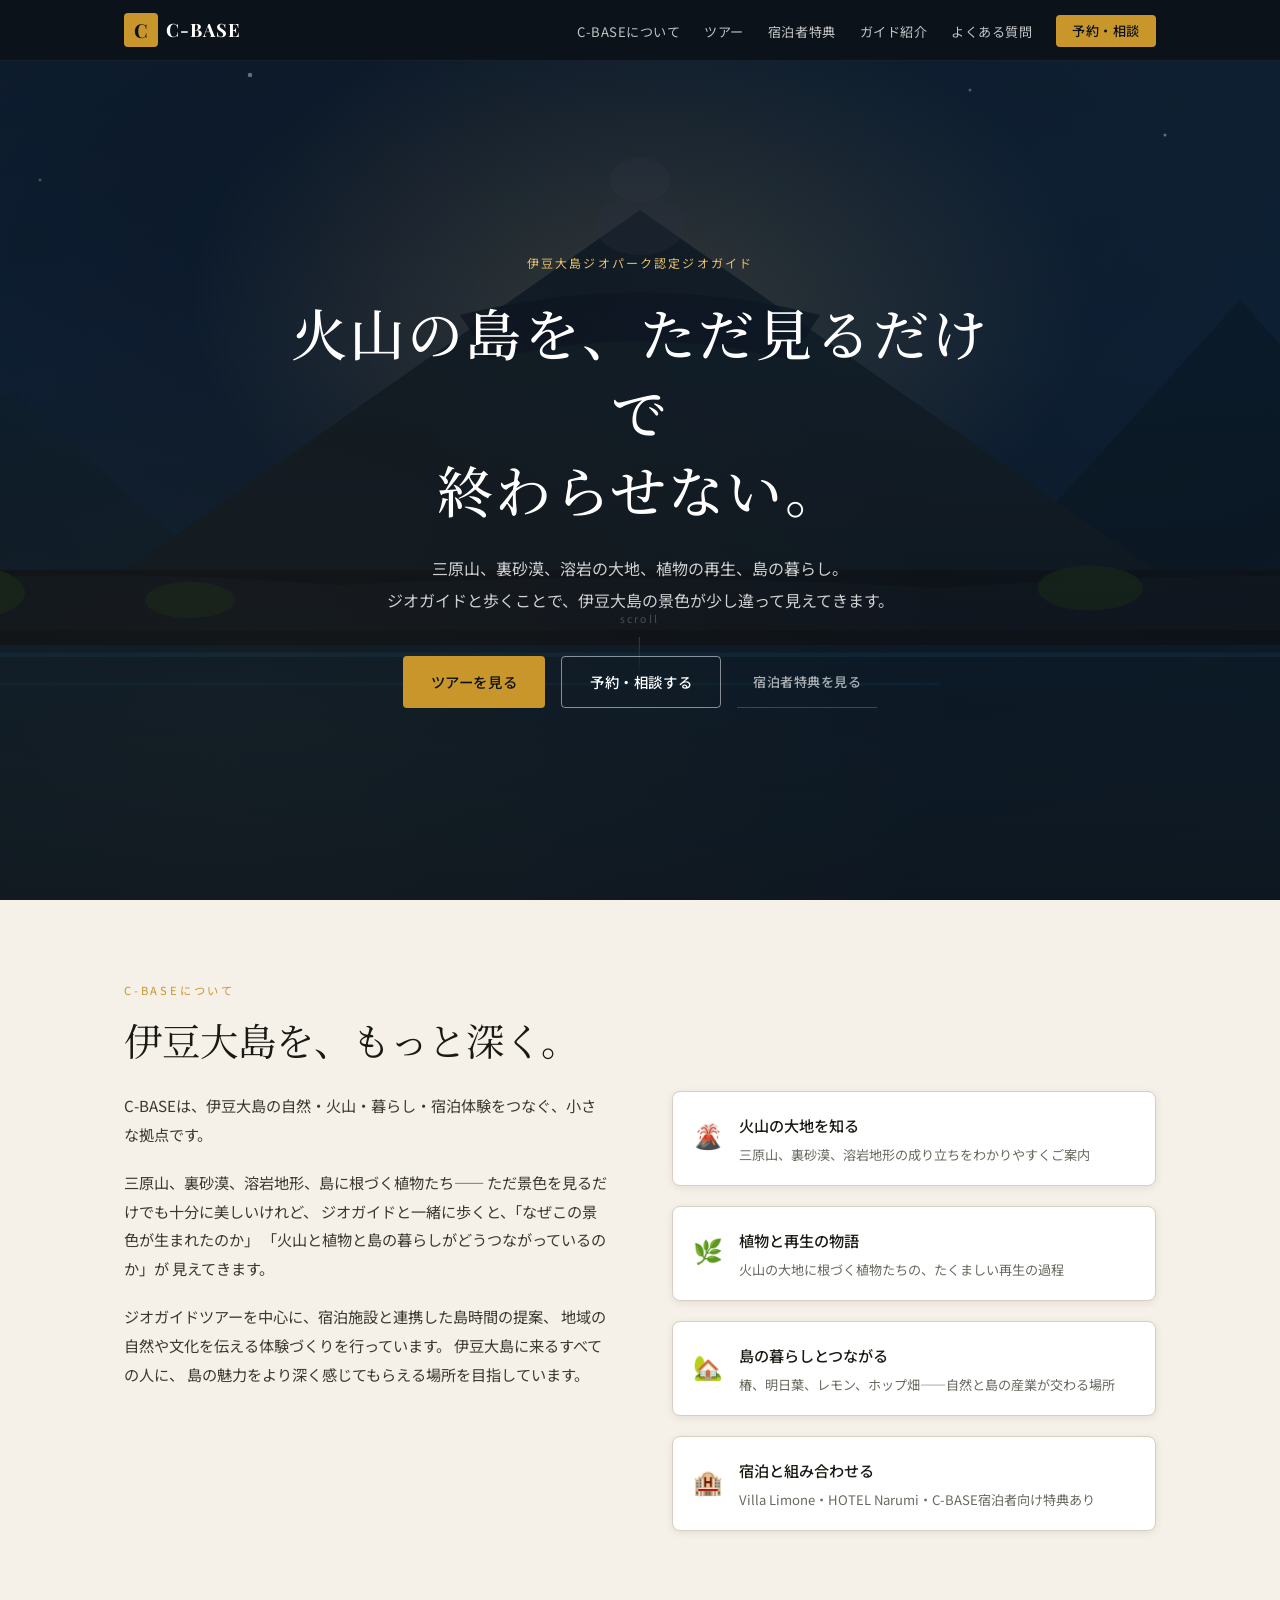
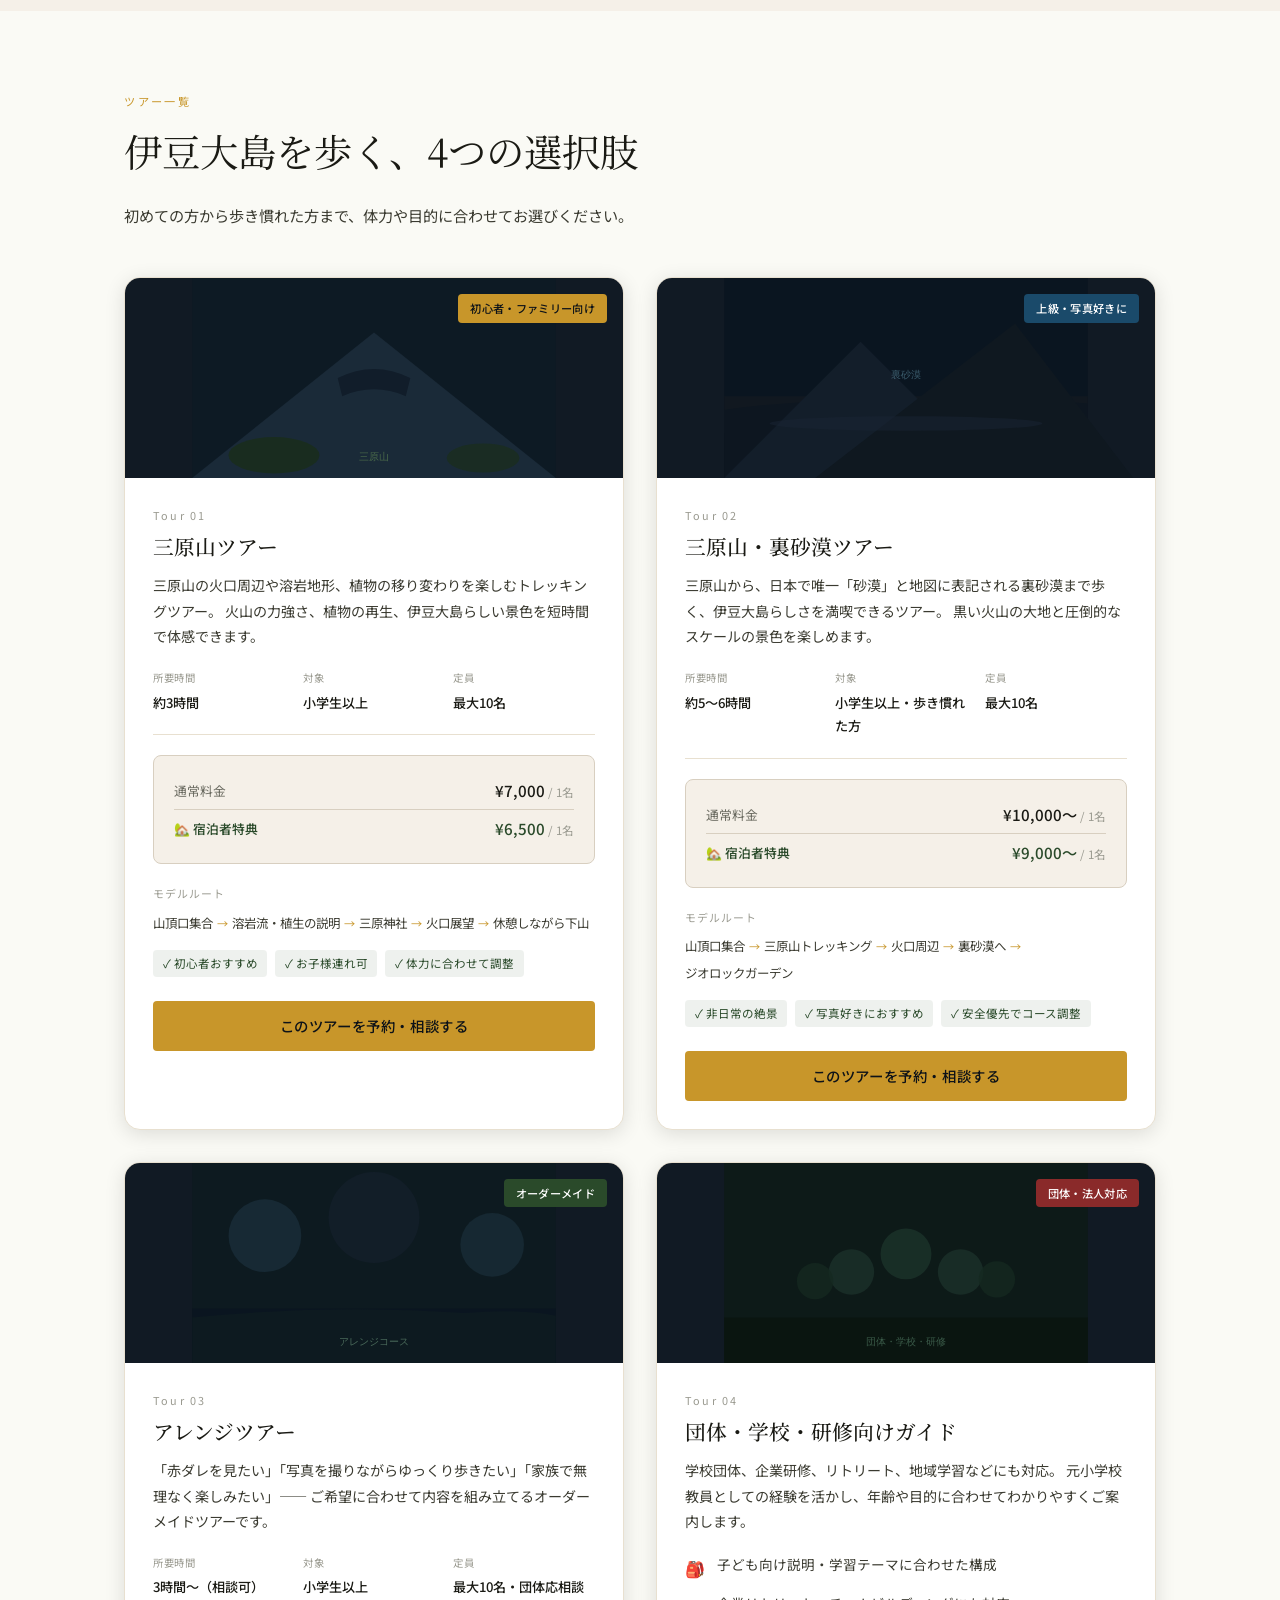
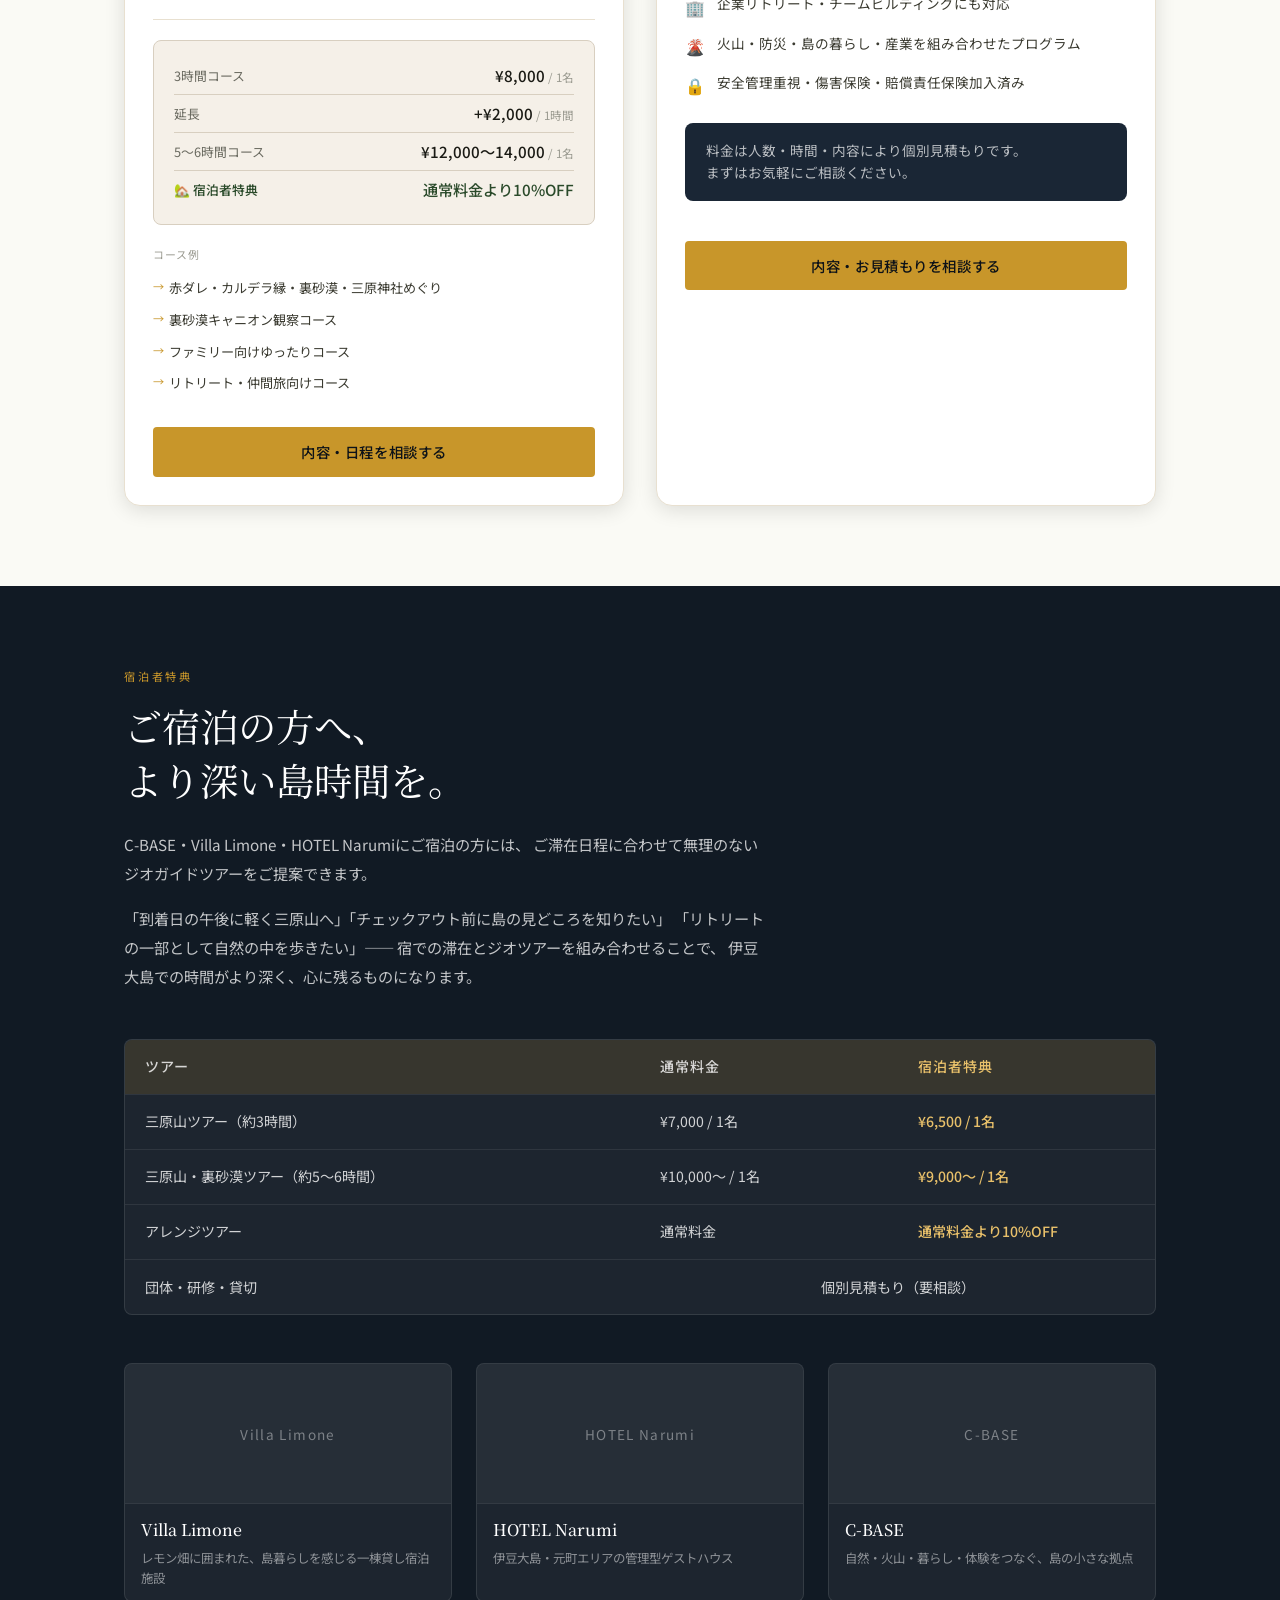
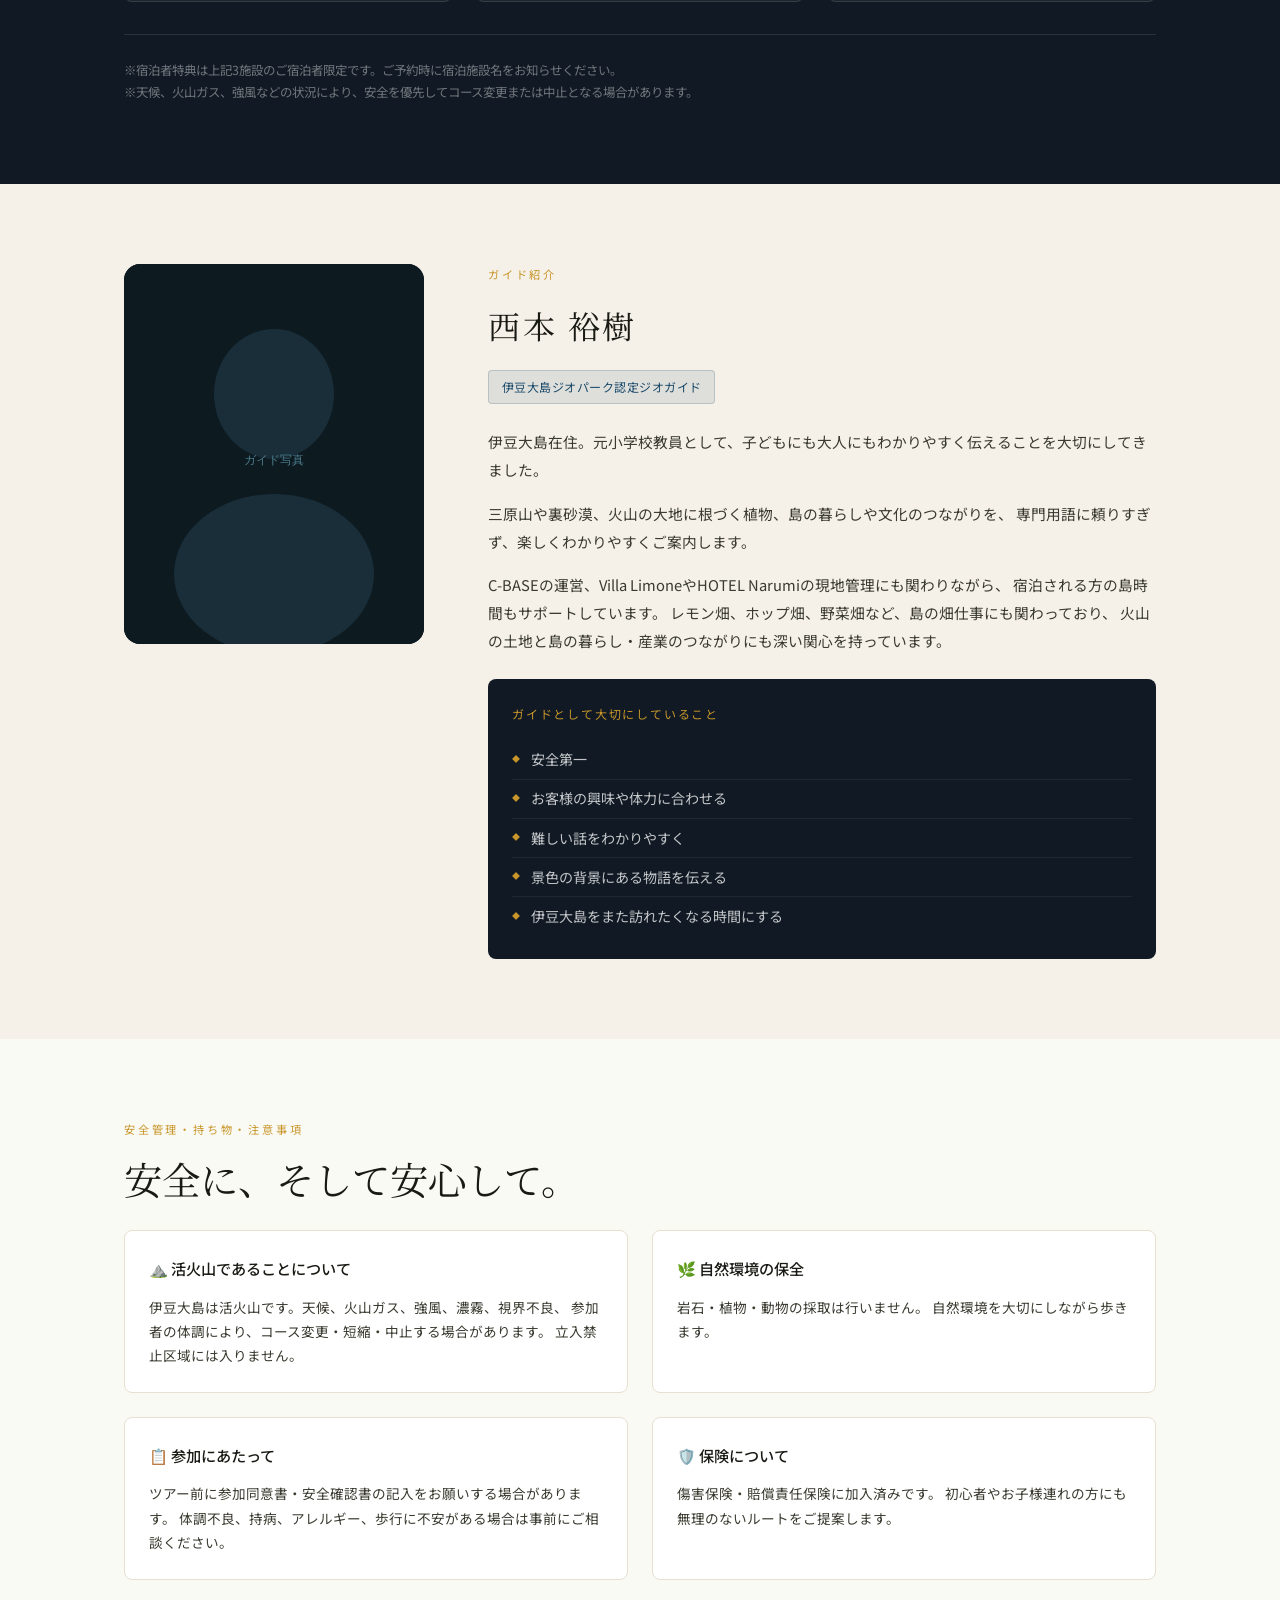
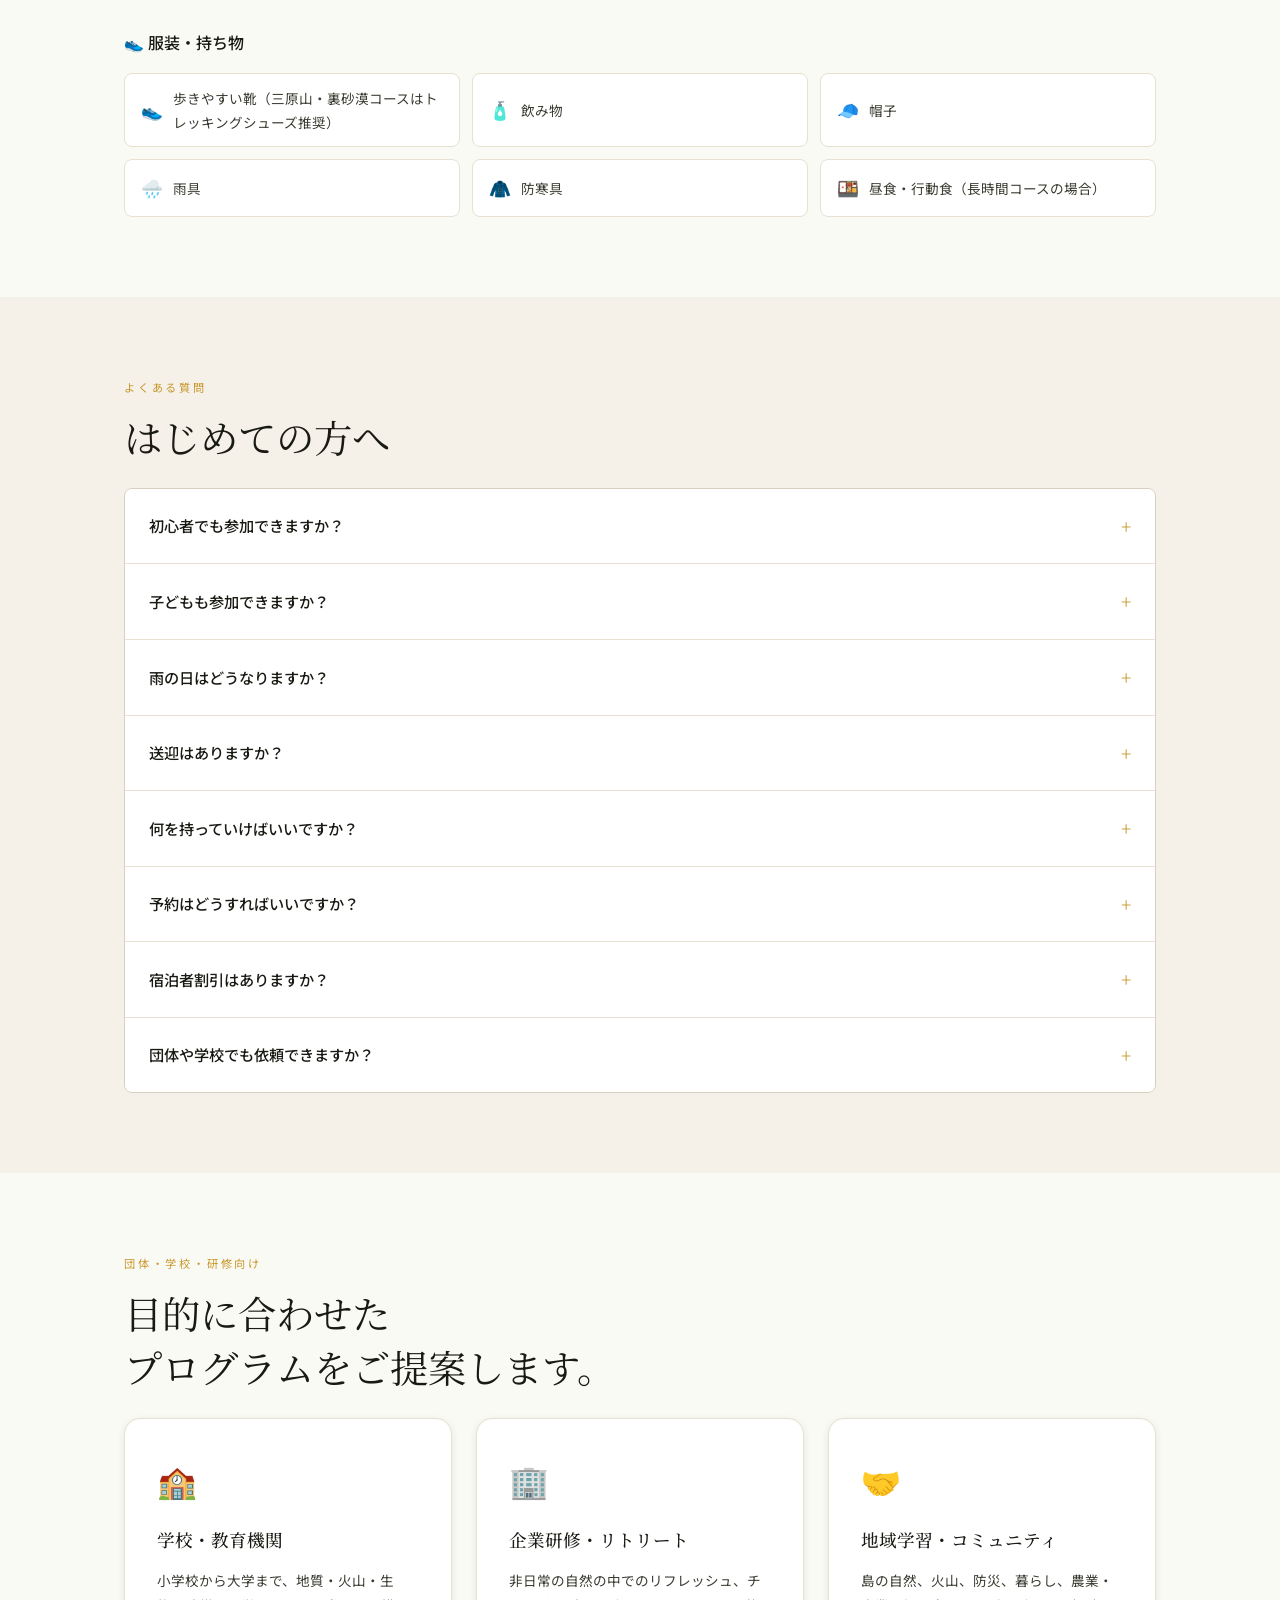
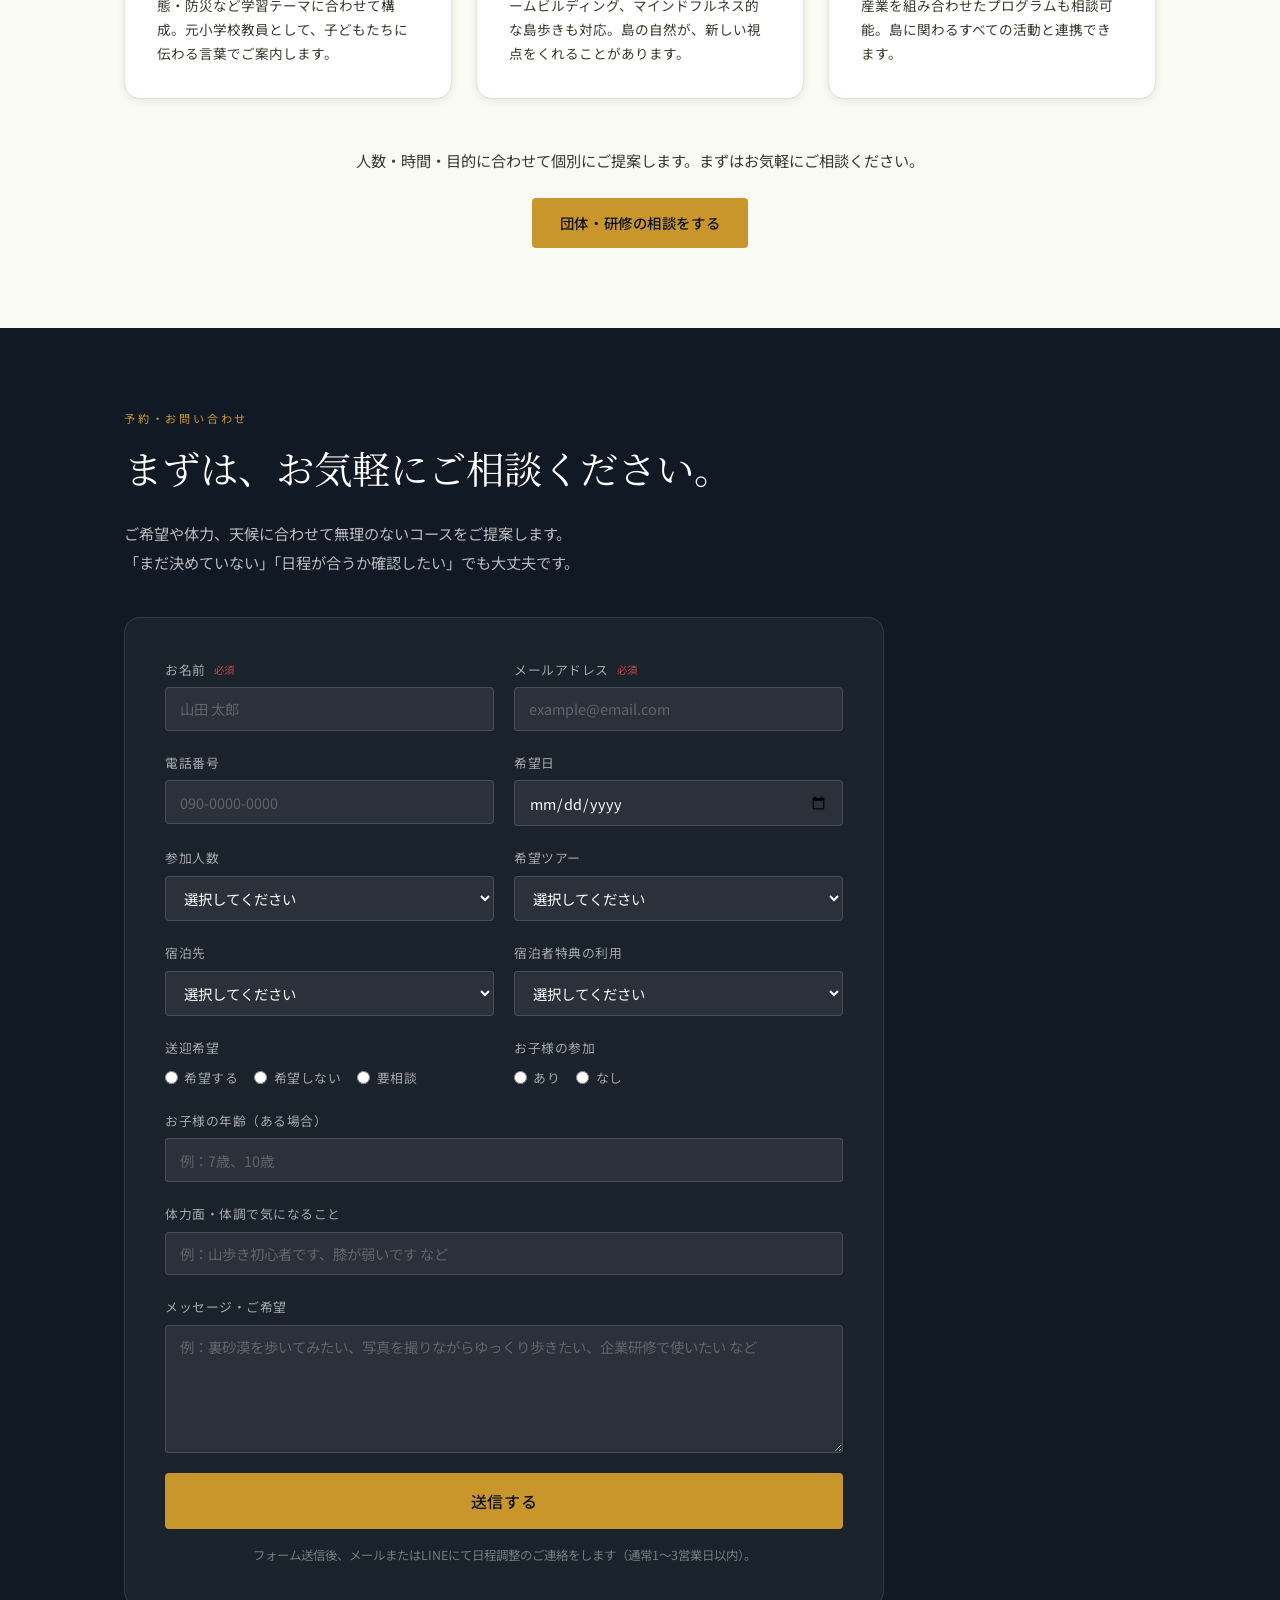
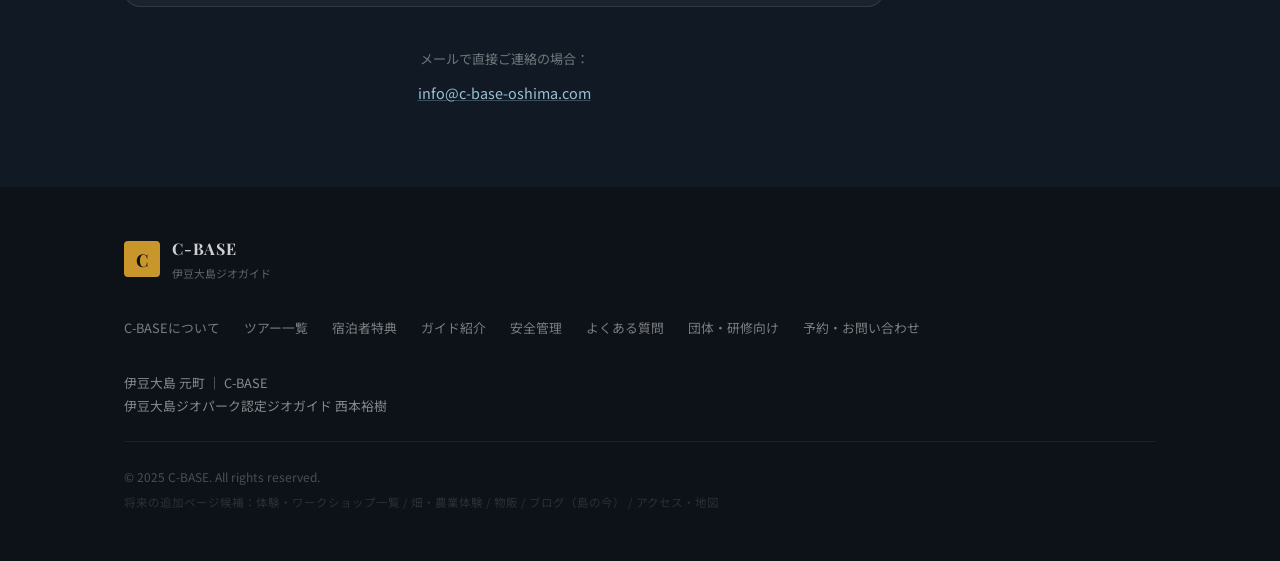
==== index.html @ 4f193bf0 "Add files via upload" ====
<!DOCTYPE html>
<html lang="ja">
<head>
  <meta charset="UTF-8" />
  <meta name="viewport" content="width=device-width, initial-scale=1.0" />
  <title>C-BASE｜伊豆大島ジオガイド 西本裕樹｜三原山・裏砂漠ツアー</title>
  <meta name="description" content="C-BASEは、伊豆大島ジオパーク認定ジオガイド西本裕樹による三原山・裏砂漠・溶岩地形・植物の再生を楽しむジオツアーを提供しています。Villa Limone、HOTEL Narumi宿泊者向け特典やアレンジツアー、団体・学校向けガイドにも対応。" />
  <meta property="og:title" content="C-BASE｜伊豆大島ジオガイド 西本裕樹" />
  <meta property="og:description" content="火山の島を、ただ見るだけで終わらせない。伊豆大島ジオパーク認定ジオガイドによる三原山・裏砂漠ツアー。" />
  <meta property="og:type" content="website" />
  <meta property="og:image" content="assets/images/og-image.jpg" />
  <!-- Google Analytics: GA4トラッキングIDをここに追加してください -->
  <!-- <script async src="https://www.googletagmanager.com/gtag/js?id=G-XXXXXXXXXX"></script> -->
  <!-- <script>window.dataLayer=window.dataLayer||[];function gtag(){dataLayer.push(arguments);}gtag('js',new Date());gtag('config','G-XXXXXXXXXX');</script> -->

  <link rel="preconnect" href="https://fonts.googleapis.com" />
  <link rel="preconnect" href="https://fonts.gstatic.com" crossorigin />
  <link href="https://fonts.googleapis.com/css2?family=Noto+Serif+JP:wght@300;400;500;700&family=Noto+Sans+JP:wght@300;400;500&family=Playfair+Display:ital,wght@0,700;1,400&display=swap" rel="stylesheet" />

  <!-- 構造化データ: LocalBusiness + TouristTrip -->
  <script type="application/ld+json">
  {
    "@context": "https://schema.org",
    "@type": "TouristTrip",
    "name": "伊豆大島ジオガイドツアー C-BASE",
    "description": "伊豆大島ジオパーク認定ジオガイド西本裕樹による三原山・裏砂漠ツアー",
    "provider": {
      "@type": "LocalBusiness",
      "name": "C-BASE",
      "address": {
        "@type": "PostalAddress",
        "addressLocality": "大島町",
        "addressRegion": "東京都",
        "addressCountry": "JP"
      }
    }
  }
  </script>

  <link rel="stylesheet" href="styles.css" />
</head>
<body>

<!-- ========== HEADER / NAV ========== -->
<header class="site-header" id="top">
  <div class="header-inner">
    <a href="#top" class="logo">
      <span class="logo-mark">C</span><span class="logo-text">C-BASE</span>
      <span class="logo-sub">伊豆大島ジオガイド</span>
    </a>
    <button class="nav-toggle" id="navToggle" aria-label="メニューを開く">
      <span></span><span></span><span></span>
    </button>
    <nav class="global-nav" id="globalNav">
      <ul>
        <li><a href="#about">C-BASEについて</a></li>
        <li><a href="#tours">ツアー</a></li>
        <li><a href="#guest">宿泊者特典</a></li>
        <li><a href="#guide">ガイド紹介</a></li>
        <li><a href="#faq">よくある質問</a></li>
        <li><a href="#contact" class="nav-cta">予約・相談</a></li>
      </ul>
    </nav>
  </div>
</header>

<!-- ========== HERO ========== -->
<section class="hero" id="hero">
  <!-- 仮画像: assets/images/hero-sangenzan.jpg に差し替えてください -->
  <div class="hero-bg">
    <div class="hero-overlay"></div>
    <div class="hero-lava-texture"></div>
    <!-- SVG風の火山シルエット（仮ビジュアル） -->
    <svg class="hero-svg-landscape" viewBox="0 0 1200 600" xmlns="http://www.w3.org/2000/svg" preserveAspectRatio="xMidYMid slice">
      <defs>
        <radialGradient id="skyGrad" cx="50%" cy="30%" r="70%">
          <stop offset="0%" stop-color="#0a1628"/>
          <stop offset="60%" stop-color="#0d2035"/>
          <stop offset="100%" stop-color="#1a3a4a"/>
        </radialGradient>
        <radialGradient id="sunGrad" cx="50%" cy="50%" r="50%">
          <stop offset="0%" stop-color="#e8c87a" stop-opacity="0.7"/>
          <stop offset="100%" stop-color="#e8c87a" stop-opacity="0"/>
        </radialGradient>
      </defs>
      <!-- 空 -->
      <rect width="1200" height="600" fill="url(#skyGrad)"/>
      <!-- 星 -->
      <circle cx="120" cy="80" r="1" fill="#fff" opacity="0.6"/>
      <circle cx="340" cy="50" r="1.5" fill="#fff" opacity="0.5"/>
      <circle cx="580" cy="30" r="1" fill="#fff" opacity="0.7"/>
      <circle cx="820" cy="60" r="1" fill="#fff" opacity="0.4"/>
      <circle cx="1050" cy="40" r="1.5" fill="#fff" opacity="0.6"/>
      <circle cx="200" cy="120" r="1" fill="#fff" opacity="0.3"/>
      <circle cx="950" cy="90" r="1" fill="#fff" opacity="0.5"/>
      <!-- 月の光 -->
      <ellipse cx="600" cy="200" rx="300" ry="200" fill="url(#sunGrad)" opacity="0.3"/>
      <!-- 海（後景） -->
      <rect x="0" y="420" width="1200" height="180" fill="#0a1e30" opacity="0.8"/>
      <!-- 海の反射 -->
      <rect x="0" y="435" width="1200" height="3" fill="#1a4a6a" opacity="0.4"/>
      <rect x="0" y="455" width="800" height="2" fill="#1a4a6a" opacity="0.3"/>
      <!-- 遠景山 -->
      <polygon points="0,420 180,260 360,420" fill="#0d1e2e" opacity="0.9"/>
      <polygon points="800,420 1000,200 1200,420" fill="#0a1825" opacity="0.9"/>
      <!-- 三原山 メイン -->
      <polygon points="200,420 600,140 1000,420" fill="#111b24"/>
      <!-- カルデラ -->
      <path d="M 480,210 Q 600,180 720,210 L 700,240 Q 600,215 500,240 Z" fill="#0d1520" opacity="0.8"/>
      <!-- 噴煙 -->
      <ellipse cx="600" cy="150" rx="30" ry="20" fill="#334" opacity="0.3"/>
      <ellipse cx="600" cy="120" rx="20" ry="15" fill="#445" opacity="0.2"/>
      <!-- 溶岩の黒い大地 -->
      <rect x="0" y="380" width="1200" height="50" fill="#0d1218"/>
      <path d="M 0,395 Q 200,375 400,390 Q 600,380 800,392 Q 1000,378 1200,388 L 1200,420 L 0,420 Z" fill="#111820"/>
      <!-- 植物のシルエット（再生の緑） -->
      <ellipse cx="150" cy="395" rx="40" ry="18" fill="#1a2e1a" opacity="0.8"/>
      <ellipse cx="300" cy="400" rx="30" ry="12" fill="#1a2e1a" opacity="0.7"/>
      <ellipse cx="900" cy="392" rx="35" ry="15" fill="#1a2e1a" opacity="0.8"/>
      <ellipse cx="1080" cy="398" rx="28" ry="11" fill="#1a2e1a" opacity="0.7"/>
    </svg>
  </div>
  <div class="hero-content">
    <p class="hero-label">伊豆大島ジオパーク認定ジオガイド</p>
    <h1 class="hero-title">
      火山の島を、<br class="sp-only"/>ただ見るだけで<br/>終わらせない。
    </h1>
    <p class="hero-sub">
      三原山、裏砂漠、溶岩の大地、植物の再生、島の暮らし。<br/>
      ジオガイドと歩くことで、伊豆大島の景色が<br class="sp-only"/>少し違って見えてきます。
    </p>
    <div class="hero-ctas">
      <a href="#tours" class="btn btn-primary">ツアーを見る</a>
      <a href="#contact" class="btn btn-outline">予約・相談する</a>
      <a href="#guest" class="btn btn-ghost">宿泊者特典を見る</a>
    </div>
    <div class="hero-scroll">
      <span>scroll</span>
      <div class="scroll-line"></div>
    </div>
  </div>
</section>

<!-- ========== ABOUT ========== -->
<section class="section section-about" id="about">
  <div class="container">
    <div class="section-label">C-BASEについて</div>
    <h2 class="section-title">伊豆大島を、もっと深く。</h2>
    <div class="about-grid">
      <div class="about-text">
        <p>
          C-BASEは、伊豆大島の自然・火山・暮らし・宿泊体験をつなぐ、小さな拠点です。
        </p>
        <p>
          三原山、裏砂漠、溶岩地形、島に根づく植物たち——
          ただ景色を見るだけでも十分に美しいけれど、
          ジオガイドと一緒に歩くと、「なぜこの景色が生まれたのか」
          「火山と植物と島の暮らしがどうつながっているのか」が
          見えてきます。
        </p>
        <p>
          ジオガイドツアーを中心に、宿泊施設と連携した島時間の提案、
          地域の自然や文化を伝える体験づくりを行っています。
          伊豆大島に来るすべての人に、
          島の魅力をより深く感じてもらえる場所を目指しています。
        </p>
      </div>
      <div class="about-features">
        <div class="feature-item">
          <div class="feature-icon">🌋</div>
          <div class="feature-body">
            <strong>火山の大地を知る</strong>
            <p>三原山、裏砂漠、溶岩地形の成り立ちをわかりやすくご案内</p>
          </div>
        </div>
        <div class="feature-item">
          <div class="feature-icon">🌿</div>
          <div class="feature-body">
            <strong>植物と再生の物語</strong>
            <p>火山の大地に根づく植物たちの、たくましい再生の過程</p>
          </div>
        </div>
        <div class="feature-item">
          <div class="feature-icon">🏡</div>
          <div class="feature-body">
            <strong>島の暮らしとつながる</strong>
            <p>椿、明日葉、レモン、ホップ畑——自然と島の産業が交わる場所</p>
          </div>
        </div>
        <div class="feature-item">
          <div class="feature-icon">🏨</div>
          <div class="feature-body">
            <strong>宿泊と組み合わせる</strong>
            <p>Villa Limone・HOTEL Narumi・C-BASE宿泊者向け特典あり</p>
          </div>
        </div>
      </div>
    </div>
  </div>
</section>

<!-- ========== TOURS ========== -->
<section class="section section-tours" id="tours">
  <div class="container">
    <div class="section-label">ツアー一覧</div>
    <h2 class="section-title">伊豆大島を歩く、4つの選択肢</h2>
    <p class="section-lead">
      初めての方から歩き慣れた方まで、体力や目的に合わせてお選びください。
    </p>

    <div class="tours-grid">

      <!-- TOUR 1 -->
      <article class="tour-card" id="tour-sangenjzan">
        <div class="tour-card-img">
          <!-- 差し替え: assets/images/tour-sangenzan.jpg -->
          <div class="img-placeholder img-volcano">
            <svg viewBox="0 0 400 220" xmlns="http://www.w3.org/2000/svg">
              <rect width="400" height="220" fill="#0d1a24"/>
              <polygon points="0,220 200,60 400,220" fill="#1a2a38"/>
              <path d="M 160,110 Q 200,90 240,110 L 235,130 Q 200,115 165,130 Z" fill="#111d2a"/>
              <ellipse cx="90" cy="195" rx="50" ry="20" fill="#1a2e1a" opacity="0.8"/>
              <ellipse cx="320" cy="198" rx="40" ry="16" fill="#1a2e1a" opacity="0.7"/>
              <text x="200" y="200" text-anchor="middle" fill="#4a6a4a" font-size="11" font-family="sans-serif">三原山</text>
            </svg>
          </div>
          <div class="tour-badge">初心者・ファミリー向け</div>
        </div>
        <div class="tour-card-body">
          <div class="tour-number">Tour 01</div>
          <h3 class="tour-title">三原山ツアー</h3>
          <p class="tour-desc">
            三原山の火口周辺や溶岩地形、植物の移り変わりを楽しむトレッキングツアー。
            火山の力強さ、植物の再生、伊豆大島らしい景色を短時間で体感できます。
          </p>
          <div class="tour-meta">
            <div class="tour-meta-item">
              <span class="meta-label">所要時間</span>
              <span class="meta-value">約3時間</span>
            </div>
            <div class="tour-meta-item">
              <span class="meta-label">対象</span>
              <span class="meta-value">小学生以上</span>
            </div>
            <div class="tour-meta-item">
              <span class="meta-label">定員</span>
              <span class="meta-value">最大10名</span>
            </div>
          </div>
          <div class="tour-price-box">
            <div class="price-row">
              <span class="price-label">通常料金</span>
              <span class="price-value">¥7,000 <small>/ 1名</small></span>
            </div>
            <div class="price-row price-guest">
              <span class="price-label">🏡 宿泊者特典</span>
              <span class="price-value">¥6,500 <small>/ 1名</small></span>
            </div>
          </div>
          <div class="tour-route">
            <div class="route-label">モデルルート</div>
            <div class="route-steps">
              <span>山頂口集合</span>
              <span class="arr">→</span>
              <span>溶岩流・植生の説明</span>
              <span class="arr">→</span>
              <span>三原神社</span>
              <span class="arr">→</span>
              <span>火口展望</span>
              <span class="arr">→</span>
              <span>休憩しながら下山</span>
            </div>
          </div>
          <div class="tour-features">
            <span class="feature-tag">✓ 初心者おすすめ</span>
            <span class="feature-tag">✓ お子様連れ可</span>
            <span class="feature-tag">✓ 体力に合わせて調整</span>
          </div>
          <a href="#contact" class="btn btn-primary btn-block">このツアーを予約・相談する</a>
        </div>
      </article>

      <!-- TOUR 2 -->
      <article class="tour-card" id="tour-urasabaku">
        <div class="tour-card-img">
          <!-- 差し替え: assets/images/tour-urasabaku.jpg -->
          <div class="img-placeholder img-desert">
            <svg viewBox="0 0 400 220" xmlns="http://www.w3.org/2000/svg">
              <rect width="400" height="220" fill="#0a1520"/>
              <rect x="0" y="130" width="400" height="90" fill="#111820"/>
              <path d="M 0,145 Q 100,130 200,140 Q 300,128 400,138 L 400,220 L 0,220 Z" fill="#0d1620"/>
              <polygon points="0,220 150,70 300,220" fill="#131e2a"/>
              <polygon points="100,220 320,50 450,220" fill="#0f1820"/>
              <text x="200" y="110" text-anchor="middle" fill="#3a5a6a" font-size="11" font-family="sans-serif">裏砂漠</text>
              <ellipse cx="200" cy="160" rx="150" ry="8" fill="#1a2535" opacity="0.5"/>
            </svg>
          </div>
          <div class="tour-badge tour-badge-adv">上級・写真好きに</div>
        </div>
        <div class="tour-card-body">
          <div class="tour-number">Tour 02</div>
          <h3 class="tour-title">三原山・裏砂漠ツアー</h3>
          <p class="tour-desc">
            三原山から、日本で唯一「砂漠」と地図に表記される裏砂漠まで歩く、伊豆大島らしさを満喫できるツアー。
            黒い火山の大地と圧倒的なスケールの景色を楽しめます。
          </p>
          <div class="tour-meta">
            <div class="tour-meta-item">
              <span class="meta-label">所要時間</span>
              <span class="meta-value">約5〜6時間</span>
            </div>
            <div class="tour-meta-item">
              <span class="meta-label">対象</span>
              <span class="meta-value">小学生以上・歩き慣れた方</span>
            </div>
            <div class="tour-meta-item">
              <span class="meta-label">定員</span>
              <span class="meta-value">最大10名</span>
            </div>
          </div>
          <div class="tour-price-box">
            <div class="price-row">
              <span class="price-label">通常料金</span>
              <span class="price-value">¥10,000〜 <small>/ 1名</small></span>
            </div>
            <div class="price-row price-guest">
              <span class="price-label">🏡 宿泊者特典</span>
              <span class="price-value">¥9,000〜 <small>/ 1名</small></span>
            </div>
          </div>
          <div class="tour-route">
            <div class="route-label">モデルルート</div>
            <div class="route-steps">
              <span>山頂口集合</span>
              <span class="arr">→</span>
              <span>三原山トレッキング</span>
              <span class="arr">→</span>
              <span>火口周辺</span>
              <span class="arr">→</span>
              <span>裏砂漠へ</span>
              <span class="arr">→</span>
              <span>ジオロックガーデン</span>
            </div>
          </div>
          <div class="tour-features">
            <span class="feature-tag">✓ 非日常の絶景</span>
            <span class="feature-tag">✓ 写真好きにおすすめ</span>
            <span class="feature-tag">✓ 安全優先でコース調整</span>
          </div>
          <a href="#contact" class="btn btn-primary btn-block">このツアーを予約・相談する</a>
        </div>
      </article>

      <!-- TOUR 3 -->
      <article class="tour-card" id="tour-arrange">
        <div class="tour-card-img">
          <!-- 差し替え: assets/images/tour-arrange.jpg -->
          <div class="img-placeholder img-arrange">
            <svg viewBox="0 0 400 220" xmlns="http://www.w3.org/2000/svg">
              <rect width="400" height="220" fill="#0d1a20"/>
              <circle cx="80" cy="80" r="40" fill="#1a2e3a" opacity="0.8"/>
              <circle cx="200" cy="60" r="50" fill="#131e2a" opacity="0.9"/>
              <circle cx="330" cy="90" r="35" fill="#1a2e3a" opacity="0.7"/>
              <rect x="0" y="160" width="400" height="60" fill="#0a1520"/>
              <path d="M 0,170 Q 150,155 300,165 Q 360,160 400,168 L 400,220 L 0,220 Z" fill="#0d1a20"/>
              <text x="200" y="200" text-anchor="middle" fill="#4a6a5a" font-size="11" font-family="sans-serif">アレンジコース</text>
            </svg>
          </div>
          <div class="tour-badge tour-badge-custom">オーダーメイド</div>
        </div>
        <div class="tour-card-body">
          <div class="tour-number">Tour 03</div>
          <h3 class="tour-title">アレンジツアー</h3>
          <p class="tour-desc">
            「赤ダレを見たい」「写真を撮りながらゆっくり歩きたい」「家族で無理なく楽しみたい」——
            ご希望に合わせて内容を組み立てるオーダーメイドツアーです。
          </p>
          <div class="tour-meta">
            <div class="tour-meta-item">
              <span class="meta-label">所要時間</span>
              <span class="meta-value">3時間〜（相談可）</span>
            </div>
            <div class="tour-meta-item">
              <span class="meta-label">対象</span>
              <span class="meta-value">小学生以上</span>
            </div>
            <div class="tour-meta-item">
              <span class="meta-label">定員</span>
              <span class="meta-value">最大10名・団体応相談</span>
            </div>
          </div>
          <div class="tour-price-box">
            <div class="price-row">
              <span class="price-label">3時間コース</span>
              <span class="price-value">¥8,000 <small>/ 1名</small></span>
            </div>
            <div class="price-row">
              <span class="price-label">延長</span>
              <span class="price-value">+¥2,000 <small>/ 1時間</small></span>
            </div>
            <div class="price-row">
              <span class="price-label">5〜6時間コース</span>
              <span class="price-value">¥12,000〜14,000 <small>/ 1名</small></span>
            </div>
            <div class="price-row price-guest">
              <span class="price-label">🏡 宿泊者特典</span>
              <span class="price-value">通常料金より10%OFF</span>
            </div>
          </div>
          <div class="arrange-examples">
            <div class="arrange-label">コース例</div>
            <ul>
              <li>赤ダレ・カルデラ縁・裏砂漠・三原神社めぐり</li>
              <li>裏砂漠キャニオン観察コース</li>
              <li>ファミリー向けゆったりコース</li>
              <li>リトリート・仲間旅向けコース</li>
            </ul>
          </div>
          <a href="#contact" class="btn btn-primary btn-block">内容・日程を相談する</a>
        </div>
      </article>

      <!-- TOUR 4 -->
      <article class="tour-card tour-card-group" id="tour-group">
        <div class="tour-card-img">
          <!-- 差し替え: assets/images/tour-group.jpg -->
          <div class="img-placeholder img-group">
            <svg viewBox="0 0 400 220" xmlns="http://www.w3.org/2000/svg">
              <rect width="400" height="220" fill="#0d1a18"/>
              <circle cx="140" cy="120" r="25" fill="#1a2e28" opacity="0.9"/>
              <circle cx="200" cy="100" r="28" fill="#1a3028" opacity="0.9"/>
              <circle cx="260" cy="120" r="25" fill="#1a2e28" opacity="0.9"/>
              <circle cx="100" cy="130" r="20" fill="#152820" opacity="0.8"/>
              <circle cx="300" cy="128" r="20" fill="#152820" opacity="0.8"/>
              <rect x="0" y="170" width="400" height="50" fill="#0a1510"/>
              <text x="200" y="200" text-anchor="middle" fill="#3a5a48" font-size="11" font-family="sans-serif">団体・学校・研修</text>
            </svg>
          </div>
          <div class="tour-badge tour-badge-group">団体・法人対応</div>
        </div>
        <div class="tour-card-body">
          <div class="tour-number">Tour 04</div>
          <h3 class="tour-title">団体・学校・研修向けガイド</h3>
          <p class="tour-desc">
            学校団体、企業研修、リトリート、地域学習などにも対応。
            元小学校教員としての経験を活かし、年齢や目的に合わせてわかりやすくご案内します。
          </p>
          <div class="group-features">
            <div class="group-feature-item">
              <span class="gf-icon">🎒</span>
              <span>子ども向け説明・学習テーマに合わせた構成</span>
            </div>
            <div class="group-feature-item">
              <span class="gf-icon">🏢</span>
              <span>企業リトリート・チームビルディングにも対応</span>
            </div>
            <div class="group-feature-item">
              <span class="gf-icon">🌋</span>
              <span>火山・防災・島の暮らし・産業を組み合わせたプログラム</span>
            </div>
            <div class="group-feature-item">
              <span class="gf-icon">🔒</span>
              <span>安全管理重視・傷害保険・賠償責任保険加入済み</span>
            </div>
          </div>
          <div class="tour-price-box tour-price-inquiry">
            <p>料金は人数・時間・内容により個別見積もりです。</p>
            <p>まずはお気軽にご相談ください。</p>
          </div>
          <a href="#contact" class="btn btn-primary btn-block">内容・お見積もりを相談する</a>
        </div>
      </article>

    </div><!-- /tours-grid -->
  </div>
</section>

<!-- ========== GUEST BENEFITS ========== -->
<section class="section section-guest" id="guest">
  <div class="container">
    <div class="section-label">宿泊者特典</div>
    <h2 class="section-title">ご宿泊の方へ、<br/>より深い島時間を。</h2>
    <div class="guest-intro">
      <p>
        C-BASE・Villa Limone・HOTEL Narumiにご宿泊の方には、
        ご滞在日程に合わせて無理のないジオガイドツアーをご提案できます。
      </p>
      <p>
        「到着日の午後に軽く三原山へ」「チェックアウト前に島の見どころを知りたい」
        「リトリートの一部として自然の中を歩きたい」——
        宿での滞在とジオツアーを組み合わせることで、
        伊豆大島での時間がより深く、心に残るものになります。
      </p>
    </div>

    <div class="benefits-table">
      <div class="benefits-row benefits-header">
        <div class="bcol-tour">ツアー</div>
        <div class="bcol-normal">通常料金</div>
        <div class="bcol-guest">宿泊者特典</div>
      </div>
      <div class="benefits-row">
        <div class="bcol-tour">三原山ツアー（約3時間）</div>
        <div class="bcol-normal">¥7,000 / 1名</div>
        <div class="bcol-guest">¥6,500 / 1名</div>
      </div>
      <div class="benefits-row">
        <div class="bcol-tour">三原山・裏砂漠ツアー（約5〜6時間）</div>
        <div class="bcol-normal">¥10,000〜 / 1名</div>
        <div class="bcol-guest">¥9,000〜 / 1名</div>
      </div>
      <div class="benefits-row">
        <div class="bcol-tour">アレンジツアー</div>
        <div class="bcol-normal">通常料金</div>
        <div class="bcol-guest">通常料金より10%OFF</div>
      </div>
      <div class="benefits-row">
        <div class="bcol-tour">団体・研修・貸切</div>
        <div class="bcol-normal" colspan="2" style="grid-column: span 2; text-align:center">個別見積もり（要相談）</div>
      </div>
    </div>

    <div class="properties-grid">
      <div class="property-card">
        <!-- 差し替え: assets/images/villa-limone.jpg -->
        <div class="img-placeholder img-villa">
          <span>Villa Limone</span>
        </div>
        <h4>Villa Limone</h4>
        <p>レモン畑に囲まれた、島暮らしを感じる一棟貸し宿泊施設</p>
      </div>
      <div class="property-card">
        <!-- 差し替え: assets/images/hotel-narumi.jpg -->
        <div class="img-placeholder img-narumi">
          <span>HOTEL Narumi</span>
        </div>
        <h4>HOTEL Narumi</h4>
        <p>伊豆大島・元町エリアの管理型ゲストハウス</p>
      </div>
      <div class="property-card">
        <!-- 差し替え: assets/images/c-base.jpg -->
        <div class="img-placeholder img-cbase">
          <span>C-BASE</span>
        </div>
        <h4>C-BASE</h4>
        <p>自然・火山・暮らし・体験をつなぐ、島の小さな拠点</p>
      </div>
    </div>

    <div class="guest-note">
      ※宿泊者特典は上記3施設のご宿泊者限定です。ご予約時に宿泊施設名をお知らせください。<br/>
      ※天候、火山ガス、強風などの状況により、安全を優先してコース変更または中止となる場合があります。
    </div>
  </div>
</section>

<!-- ========== GUIDE ========== -->
<section class="section section-guide" id="guide">
  <div class="container">
    <div class="guide-inner">
      <div class="guide-photo">
        <!-- 差し替え: assets/images/guide-nishimoto.jpg -->
        <div class="img-placeholder img-guide">
          <svg viewBox="0 0 300 380" xmlns="http://www.w3.org/2000/svg">
            <rect width="300" height="380" fill="#0d1a20"/>
            <ellipse cx="150" cy="130" rx="60" ry="65" fill="#1a2e3a"/>
            <ellipse cx="150" cy="310" rx="100" ry="80" fill="#1a2e3a"/>
            <text x="150" y="200" text-anchor="middle" fill="#4a7a8a" font-size="12" font-family="sans-serif">ガイド写真</text>
          </svg>
        </div>
      </div>
      <div class="guide-content">
        <div class="section-label">ガイド紹介</div>
        <h2 class="guide-name">西本 裕樹</h2>
        <div class="guide-titles">
          <span class="guide-title-badge">伊豆大島ジオパーク認定ジオガイド</span>
        </div>
        <p class="guide-bio">
          伊豆大島在住。元小学校教員として、子どもにも大人にもわかりやすく伝えることを大切にしてきました。
        </p>
        <p class="guide-bio">
          三原山や裏砂漠、火山の大地に根づく植物、島の暮らしや文化のつながりを、
          専門用語に頼りすぎず、楽しくわかりやすくご案内します。
        </p>
        <p class="guide-bio">
          C-BASEの運営、Villa LimoneやHOTEL Narumiの現地管理にも関わりながら、
          宿泊される方の島時間もサポートしています。
          レモン畑、ホップ畑、野菜畑など、島の畑仕事にも関わっており、
          火山の土地と島の暮らし・産業のつながりにも深い関心を持っています。
        </p>
        <div class="guide-values">
          <div class="guide-value-title">ガイドとして大切にしていること</div>
          <ul>
            <li>安全第一</li>
            <li>お客様の興味や体力に合わせる</li>
            <li>難しい話をわかりやすく</li>
            <li>景色の背景にある物語を伝える</li>
            <li>伊豆大島をまた訪れたくなる時間にする</li>
          </ul>
        </div>
      </div>
    </div>
  </div>
</section>

<!-- ========== SAFETY ========== -->
<section class="section section-safety" id="safety">
  <div class="container">
    <div class="section-label">安全管理・持ち物・注意事項</div>
    <h2 class="section-title">安全に、そして安心して。</h2>

    <div class="safety-grid">
      <div class="safety-block">
        <h3>⛰️ 活火山であることについて</h3>
        <p>
          伊豆大島は活火山です。天候、火山ガス、強風、濃霧、視界不良、
          参加者の体調により、コース変更・短縮・中止する場合があります。
          立入禁止区域には入りません。
        </p>
      </div>
      <div class="safety-block">
        <h3>🌿 自然環境の保全</h3>
        <p>
          岩石・植物・動物の採取は行いません。
          自然環境を大切にしながら歩きます。
        </p>
      </div>
      <div class="safety-block">
        <h3>📋 参加にあたって</h3>
        <p>
          ツアー前に参加同意書・安全確認書の記入をお願いする場合があります。
          体調不良、持病、アレルギー、歩行に不安がある場合は事前にご相談ください。
        </p>
      </div>
      <div class="safety-block">
        <h3>🛡️ 保険について</h3>
        <p>
          傷害保険・賠償責任保険に加入済みです。
          初心者やお子様連れの方にも無理のないルートをご提案します。
        </p>
      </div>
    </div>

    <div class="gear-section">
      <h3>👟 服装・持ち物</h3>
      <div class="gear-grid">
        <div class="gear-item"><span class="gear-icon">👟</span> 歩きやすい靴（三原山・裏砂漠コースはトレッキングシューズ推奨）</div>
        <div class="gear-item"><span class="gear-icon">🧴</span> 飲み物</div>
        <div class="gear-item"><span class="gear-icon">🧢</span> 帽子</div>
        <div class="gear-item"><span class="gear-icon">🌧️</span> 雨具</div>
        <div class="gear-item"><span class="gear-icon">🧥</span> 防寒具</div>
        <div class="gear-item"><span class="gear-icon">🍱</span> 昼食・行動食（長時間コースの場合）</div>
      </div>
    </div>
  </div>
</section>

<!-- ========== FAQ ========== -->
<section class="section section-faq" id="faq">
  <div class="container">
    <div class="section-label">よくある質問</div>
    <h2 class="section-title">はじめての方へ</h2>

    <div class="faq-list">
      <details class="faq-item">
        <summary>初心者でも参加できますか？</summary>
        <div class="faq-answer">
          三原山ツアーは初心者の方にもおすすめです。
          体力や天候に合わせて無理のないルートをご提案します。
          不安なことがあれば、事前のご相談もお気軽にどうぞ。
        </div>
      </details>
      <details class="faq-item">
        <summary>子どもも参加できますか？</summary>
        <div class="faq-answer">
          小学生以上を目安にしています。元小学校教員としての経験を活かし、
          お子様にもわかりやすくご案内します。
          未就学児の参加は内容により相談可能です。
        </div>
      </details>
      <details class="faq-item">
        <summary>雨の日はどうなりますか？</summary>
        <div class="faq-answer">
          小雨の場合は実施できることもありますが、強風、濃霧、火山ガス、雷など
          安全上の不安がある場合は中止またはコース変更します。
          天候によるキャンセルについては事前にご連絡します。
        </div>
      </details>
      <details class="faq-item">
        <summary>送迎はありますか？</summary>
        <div class="faq-answer">
          ご指定の場所への送迎は人数や日程により相談可能です。
          4名以上の場合は事前にご相談ください。
        </div>
      </details>
      <details class="faq-item">
        <summary>何を持っていけばいいですか？</summary>
        <div class="faq-answer">
          歩きやすい靴、飲み物、雨具、防寒具、帽子をご用意ください。
          長時間のコースでは昼食や行動食もお持ちください。
          詳しくは上の「服装・持ち物」の欄をご参照ください。
        </div>
      </details>
      <details class="faq-item">
        <summary>予約はどうすればいいですか？</summary>
        <div class="faq-answer">
          下のお問い合わせフォームからご相談ください。
          フォーム送信後に、メールまたはLINEで日程調整を行います。
          <!-- LINE予約ボタンを追加する場合はここに挿入 -->
        </div>
      </details>
      <details class="faq-item">
        <summary>宿泊者割引はありますか？</summary>
        <div class="faq-answer">
          C-BASE、Villa Limone、HOTEL Narumiにご宿泊の方限定の
          特典料金をご用意しています。
          ご予約時に宿泊施設名をお知らせください。
        </div>
      </details>
      <details class="faq-item">
        <summary>団体や学校でも依頼できますか？</summary>
        <div class="faq-answer">
          内容・人数・目的に合わせて個別にご提案します。
          学校団体、企業研修、リトリート、地域学習など、
          まずはお気軽にご相談ください。
        </div>
      </details>
    </div>
  </div>
</section>

<!-- ========== GROUP / CORPORATE ========== -->
<section class="section section-group" id="group">
  <div class="container">
    <div class="section-label">団体・学校・研修向け</div>
    <h2 class="section-title">目的に合わせた<br/>プログラムをご提案します。</h2>
    <div class="group-grid">
      <div class="group-card">
        <div class="group-card-icon">🏫</div>
        <h3>学校・教育機関</h3>
        <p>小学校から大学まで、地質・火山・生態・防災など学習テーマに合わせて構成。元小学校教員として、子どもたちに伝わる言葉でご案内します。</p>
      </div>
      <div class="group-card">
        <div class="group-card-icon">🏢</div>
        <h3>企業研修・リトリート</h3>
        <p>非日常の自然の中でのリフレッシュ、チームビルディング、マインドフルネス的な島歩きも対応。島の自然が、新しい視点をくれることがあります。</p>
      </div>
      <div class="group-card">
        <div class="group-card-icon">🤝</div>
        <h3>地域学習・コミュニティ</h3>
        <p>島の自然、火山、防災、暮らし、農業・産業を組み合わせたプログラムも相談可能。島に関わるすべての活動と連携できます。</p>
      </div>
    </div>
    <div class="group-cta">
      <p>人数・時間・目的に合わせて個別にご提案します。まずはお気軽にご相談ください。</p>
      <a href="#contact" class="btn btn-primary">団体・研修の相談をする</a>
    </div>
  </div>
</section>

<!-- ========== CONTACT ========== -->
<section class="section section-contact" id="contact">
  <div class="container">
    <div class="section-label">予約・お問い合わせ</div>
    <h2 class="section-title">まずは、お気軽にご相談ください。</h2>
    <p class="contact-lead">
      ご希望や体力、天候に合わせて無理のないコースをご提案します。<br/>
      「まだ決めていない」「日程が合うか確認したい」でも大丈夫です。
    </p>

    <!-- LINE予約ボタン: 以下のコメントを解除してLINEのURLを設定してください -->
    <!--
    <div class="contact-line">
      <a href="https://line.me/R/ti/p/@XXXXXXXX" class="btn btn-line" target="_blank" rel="noopener">
        LINEで相談する
      </a>
    </div>
    -->

    <!-- Googleフォーム埋め込み: 以下のコメントを解除してURLを設定してください -->
    <!--
    <div class="google-form-wrapper">
      <iframe src="https://docs.google.com/forms/d/e/XXXXXXXXXXXXXXXX/viewform?embedded=true" 
              width="100%" height="1200" frameborder="0" marginheight="0" marginwidth="0">
        読み込んでいます…
      </iframe>
    </div>
    -->

    <!-- 仮フォーム（後でFormspree/Netlify Forms/Googleフォームに差し替え） -->
    <!-- Formspree: action="https://formspree.io/f/XXXXXXXX" に変更 -->
    <!-- Netlify Forms: <form netlify name="contact"> に変更 -->
    <form class="contact-form" id="contactForm" action="#" method="POST">
      <input type="hidden" name="_subject" value="C-BASE ジオガイド お問い合わせ" />
      <div class="form-row">
        <div class="form-group">
          <label for="name">お名前 <span class="req">必須</span></label>
          <input type="text" id="name" name="name" required placeholder="山田 太郎" />
        </div>
        <div class="form-group">
          <label for="email">メールアドレス <span class="req">必須</span></label>
          <input type="email" id="email" name="email" required placeholder="example@email.com" />
        </div>
      </div>
      <div class="form-row">
        <div class="form-group">
          <label for="tel">電話番号</label>
          <input type="tel" id="tel" name="tel" placeholder="090-0000-0000" />
        </div>
        <div class="form-group">
          <label for="date">希望日</label>
          <input type="date" id="date" name="date" />
        </div>
      </div>
      <div class="form-row">
        <div class="form-group">
          <label for="people">参加人数</label>
          <select id="people" name="people">
            <option value="">選択してください</option>
            <option>1名</option>
            <option>2名</option>
            <option>3〜4名</option>
            <option>5〜10名</option>
            <option>10名以上（団体）</option>
          </select>
        </div>
        <div class="form-group">
          <label for="tour">希望ツアー</label>
          <select id="tour" name="tour">
            <option value="">選択してください</option>
            <option>三原山ツアー（約3時間）</option>
            <option>三原山・裏砂漠ツアー（約5〜6時間）</option>
            <option>アレンジツアー</option>
            <option>団体・学校・研修向けガイド</option>
            <option>まだ決めていない・相談したい</option>
          </select>
        </div>
      </div>
      <div class="form-row">
        <div class="form-group">
          <label for="stay">宿泊先</label>
          <select id="stay" name="stay">
            <option value="">選択してください</option>
            <option>C-BASE</option>
            <option>Villa Limone</option>
            <option>HOTEL Narumi</option>
            <option>その他の宿泊施設</option>
            <option>日帰り</option>
          </select>
        </div>
        <div class="form-group">
          <label for="benefit">宿泊者特典の利用</label>
          <select id="benefit" name="benefit">
            <option value="">選択してください</option>
            <option>利用したい</option>
            <option>利用しない</option>
            <option>まだわからない</option>
          </select>
        </div>
      </div>
      <div class="form-row">
        <div class="form-group form-check-group">
          <label>送迎希望</label>
          <div class="check-options">
            <label class="check-label"><input type="radio" name="transfer" value="希望する"> 希望する</label>
            <label class="check-label"><input type="radio" name="transfer" value="希望しない"> 希望しない</label>
            <label class="check-label"><input type="radio" name="transfer" value="要相談"> 要相談</label>
          </div>
        </div>
        <div class="form-group form-check-group">
          <label>お子様の参加</label>
          <div class="check-options">
            <label class="check-label"><input type="radio" name="children" value="あり"> あり</label>
            <label class="check-label"><input type="radio" name="children" value="なし"> なし</label>
          </div>
        </div>
      </div>
      <div class="form-group">
        <label for="children_age">お子様の年齢（ある場合）</label>
        <input type="text" id="children_age" name="children_age" placeholder="例：7歳、10歳" />
      </div>
      <div class="form-group">
        <label for="concerns">体力面・体調で気になること</label>
        <input type="text" id="concerns" name="concerns" placeholder="例：山歩き初心者です、膝が弱いです など" />
      </div>
      <div class="form-group">
        <label for="message">メッセージ・ご希望</label>
        <textarea id="message" name="message" rows="5" placeholder="例：裏砂漠を歩いてみたい、写真を撮りながらゆっくり歩きたい、企業研修で使いたい など"></textarea>
      </div>
      <button type="submit" class="btn btn-primary btn-submit">送信する</button>
      <p class="form-note">フォーム送信後、メールまたはLINEにて日程調整のご連絡をします（通常1〜3営業日以内）。</p>
    </form>

    <div class="contact-alt">
      <p>メールで直接ご連絡の場合：</p>
      <!-- メールアドレスを設定してください -->
      <a href="mailto:info@c-base-oshima.com" class="contact-email">info@c-base-oshima.com</a>
    </div>
  </div>
</section>

<!-- ========== FOOTER ========== -->
<footer class="site-footer">
  <div class="footer-inner">
    <div class="footer-logo">
      <span class="logo-mark">C</span>
      <div>
        <div class="footer-logo-text">C-BASE</div>
        <div class="footer-logo-sub">伊豆大島ジオガイド</div>
      </div>
    </div>
    <div class="footer-links">
      <a href="#about">C-BASEについて</a>
      <a href="#tours">ツアー一覧</a>
      <a href="#guest">宿泊者特典</a>
      <a href="#guide">ガイド紹介</a>
      <a href="#safety">安全管理</a>
      <a href="#faq">よくある質問</a>
      <a href="#group">団体・研修向け</a>
      <a href="#contact">予約・お問い合わせ</a>
    </div>
    <div class="footer-info">
      <p>伊豆大島 元町 ｜ C-BASE</p>
      <p>伊豆大島ジオパーク認定ジオガイド 西本裕樹</p>
    </div>
    <div class="footer-copy">
      <p>© 2025 C-BASE. All rights reserved.</p>
      <p style="font-size:0.72rem;opacity:0.5;margin-top:0.3rem;">
        将来の追加ページ候補：体験・ワークショップ一覧 / 畑・農業体験 / 物販 / ブログ（島の今） / アクセス・地図
      </p>
    </div>
  </div>
</footer>

<!-- ========== FLOATING CTA ========== -->
<div class="floating-cta" id="floatingCta">
  <a href="#contact" class="btn btn-primary">予約・相談する</a>
</div>

<script src="script.js"></script>
</body>
</html>
---- styles.css ----
/* =====================================================
   C-BASE｜伊豆大島ジオガイド
   styles.css
   デザインコンセプト：火山の島の静けさと力強さ
   カラーパレット：
     --black: #0d1218 (火山の黒)
     --deep: #1a2635 (深海・夜空)
     --ocean: #1a4a6a (海の深青)
     --sky: #4a8aaa (空の青)
     --green: #2a4a2a (島の深い緑)
     --sage: #5a7a5a (溶岩の緑)
     --cream: #f5f0e8 (生成り)
     --sand: #e8e0d0 (砂漠の砂)
     --red: #8a2a2a (椿の赤)
     --gold: #c8962a (レモンの黄)
   ===================================================== */

:root {
  --black: #0d1218;
  --deep: #111a24;
  --deep2: #1a2635;
  --ocean: #1a4a6a;
  --sky: #4a8aaa;
  --sky-light: #9ac0d5;
  --green: #1e3a1e;
  --green2: #2a4a2a;
  --sage: #5a7a5a;
  --sage-light: #8aaa8a;
  --cream: #f5f0e8;
  --sand: #e8e0d0;
  --sand2: #d8cfc0;
  --off-white: #fafaf5;
  --red: #8a2a2a;
  --red-light: #c04a4a;
  --gold: #c8962a;
  --gold-light: #e8c06a;
  --text-dark: #1a1a14;
  --text-mid: #3a3a30;
  --text-light: #6a6a60;
  --text-muted: #9a9a90;

  --font-display: 'Playfair Display', 'Noto Serif JP', serif;
  --font-body: 'Noto Sans JP', sans-serif;
  --font-serif: 'Noto Serif JP', serif;

  --radius-sm: 4px;
  --radius-md: 8px;
  --radius-lg: 16px;
  --radius-xl: 24px;

  --shadow-sm: 0 2px 8px rgba(0,0,0,0.08);
  --shadow-md: 0 4px 20px rgba(0,0,0,0.12);
  --shadow-lg: 0 8px 40px rgba(0,0,0,0.18);

  --max-w: 1080px;
  --gutter: 1.5rem;
}

/* ===== RESET ===== */
*, *::before, *::after { box-sizing: border-box; margin: 0; padding: 0; }
html { scroll-behavior: smooth; font-size: 16px; }
body {
  font-family: var(--font-body);
  background: var(--off-white);
  color: var(--text-dark);
  line-height: 1.8;
  overflow-x: hidden;
}
img { max-width: 100%; height: auto; display: block; }
a { color: inherit; text-decoration: none; }
ul, ol { list-style: none; }
button { font-family: inherit; cursor: pointer; border: none; background: none; }
input, select, textarea { font-family: inherit; font-size: 1rem; }

/* ===== UTILITY ===== */
.container {
  max-width: var(--max-w);
  margin: 0 auto;
  padding: 0 var(--gutter);
}
.sp-only { display: none; }

/* ===== HEADER ===== */
.site-header {
  position: fixed;
  top: 0; left: 0; right: 0;
  z-index: 1000;
  background: rgba(13,18,24,0.92);
  backdrop-filter: blur(8px);
  border-bottom: 1px solid rgba(255,255,255,0.06);
  transition: background 0.3s;
}
.header-inner {
  max-width: var(--max-w);
  margin: 0 auto;
  padding: 0 var(--gutter);
  display: flex;
  align-items: center;
  justify-content: space-between;
  height: 60px;
}
.logo {
  display: flex;
  align-items: center;
  gap: 0.5rem;
  text-decoration: none;
}
.logo-mark {
  width: 34px; height: 34px;
  background: var(--gold);
  color: var(--black);
  font-family: var(--font-display);
  font-weight: 700;
  font-size: 1.2rem;
  display: flex; align-items: center; justify-content: center;
  border-radius: var(--radius-sm);
  flex-shrink: 0;
}
.logo-text {
  font-family: var(--font-display);
  font-size: 1.15rem;
  font-weight: 700;
  color: #fff;
  letter-spacing: 0.05em;
}
.logo-sub {
  font-size: 0.65rem;
  color: rgba(255,255,255,0.5);
  letter-spacing: 0.08em;
  margin-left: 0.2rem;
  display: none;
}
.global-nav ul {
  display: flex;
  gap: 1.5rem;
  align-items: center;
}
.global-nav a {
  font-size: 0.82rem;
  color: rgba(255,255,255,0.75);
  letter-spacing: 0.04em;
  transition: color 0.2s;
  white-space: nowrap;
}
.global-nav a:hover { color: var(--gold-light); }
.nav-cta {
  background: var(--gold);
  color: var(--black) !important;
  padding: 0.4rem 1rem;
  border-radius: var(--radius-sm);
  font-weight: 500;
  transition: background 0.2s !important;
}
.nav-cta:hover { background: var(--gold-light) !important; }
.nav-toggle {
  display: none;
  flex-direction: column;
  gap: 5px;
  padding: 4px;
}
.nav-toggle span {
  display: block;
  width: 22px; height: 2px;
  background: rgba(255,255,255,0.8);
  border-radius: 2px;
  transition: all 0.3s;
}

/* ===== BUTTONS ===== */
.btn {
  display: inline-flex;
  align-items: center;
  justify-content: center;
  padding: 0.75rem 1.75rem;
  border-radius: var(--radius-sm);
  font-size: 0.9rem;
  font-weight: 500;
  letter-spacing: 0.04em;
  transition: all 0.25s;
  cursor: pointer;
  white-space: nowrap;
}
.btn-primary {
  background: var(--gold);
  color: var(--black);
}
.btn-primary:hover {
  background: var(--gold-light);
  transform: translateY(-1px);
  box-shadow: 0 4px 16px rgba(200,150,42,0.3);
}
.btn-outline {
  background: transparent;
  color: #fff;
  border: 1.5px solid rgba(255,255,255,0.5);
}
.btn-outline:hover {
  border-color: var(--gold-light);
  color: var(--gold-light);
}
.btn-ghost {
  background: transparent;
  color: rgba(255,255,255,0.65);
  font-size: 0.82rem;
  padding: 0.5rem 1rem;
  border-bottom: 1px solid rgba(255,255,255,0.2);
  border-radius: 0;
}
.btn-ghost:hover { color: var(--gold-light); border-color: var(--gold-light); }
.btn-block {
  width: 100%;
  margin-top: 1.25rem;
}
.btn-submit {
  width: 100%;
  padding: 1rem;
  font-size: 1rem;
}
.btn-line {
  background: #06C755;
  color: #fff;
  padding: 0.75rem 2rem;
  font-size: 1rem;
}
.btn-line:hover { background: #05a848; }

/* ===== HERO ===== */
.hero {
  position: relative;
  height: 100vh;
  min-height: 600px;
  display: flex;
  align-items: center;
  justify-content: center;
  overflow: hidden;
}
.hero-bg {
  position: absolute;
  inset: 0;
}
.hero-svg-landscape {
  position: absolute;
  inset: 0;
  width: 100%; height: 100%;
  object-fit: cover;
}
.hero-overlay {
  position: absolute;
  inset: 0;
  background: linear-gradient(
    to bottom,
    rgba(13,18,24,0.3) 0%,
    rgba(13,18,24,0.1) 40%,
    rgba(13,18,24,0.7) 100%
  );
  z-index: 1;
}
.hero-lava-texture {
  position: absolute;
  inset: 0;
  z-index: 1;
  background-image: 
    radial-gradient(ellipse at 20% 80%, rgba(200,150,42,0.04) 0%, transparent 50%),
    radial-gradient(ellipse at 80% 20%, rgba(26,74,106,0.1) 0%, transparent 50%);
}
.hero-content {
  position: relative;
  z-index: 2;
  text-align: center;
  color: #fff;
  padding: 0 var(--gutter);
  max-width: 760px;
  margin-top: 60px;
}
.hero-label {
  font-size: 0.75rem;
  letter-spacing: 0.18em;
  color: var(--gold-light);
  margin-bottom: 1.25rem;
  opacity: 0;
  animation: fadeUp 1s 0.3s forwards;
}
.hero-title {
  font-family: var(--font-serif);
  font-size: clamp(2rem, 5vw, 3.5rem);
  font-weight: 500;
  line-height: 1.4;
  letter-spacing: 0.04em;
  margin-bottom: 1.5rem;
  opacity: 0;
  animation: fadeUp 1s 0.5s forwards;
}
.hero-sub {
  font-size: clamp(0.85rem, 2vw, 1rem);
  line-height: 2;
  color: rgba(255,255,255,0.8);
  margin-bottom: 2.5rem;
  opacity: 0;
  animation: fadeUp 1s 0.7s forwards;
}
.hero-ctas {
  display: flex;
  gap: 1rem;
  justify-content: center;
  flex-wrap: wrap;
  opacity: 0;
  animation: fadeUp 1s 0.9s forwards;
}
.hero-scroll {
  position: absolute;
  bottom: 2rem;
  left: 50%;
  transform: translateX(-50%);
  display: flex;
  flex-direction: column;
  align-items: center;
  gap: 0.5rem;
  font-size: 0.65rem;
  letter-spacing: 0.2em;
  color: rgba(255,255,255,0.4);
  opacity: 0;
  animation: fadeIn 2s 1.5s forwards;
}
.scroll-line {
  width: 1px;
  height: 40px;
  background: linear-gradient(to bottom, rgba(255,255,255,0.3), transparent);
  animation: scrollPulse 2s infinite;
}

@keyframes fadeUp {
  from { opacity: 0; transform: translateY(20px); }
  to { opacity: 1; transform: translateY(0); }
}
@keyframes fadeIn {
  from { opacity: 0; }
  to { opacity: 0.6; }
}
@keyframes scrollPulse {
  0%, 100% { transform: scaleY(1); opacity: 0.3; }
  50% { transform: scaleY(1.3); opacity: 0.7; }
}

/* ===== SECTIONS ===== */
.section {
  padding: 5rem 0;
}
.section-label {
  font-size: 0.7rem;
  letter-spacing: 0.25em;
  color: var(--gold);
  text-transform: uppercase;
  margin-bottom: 0.8rem;
}
.section-title {
  font-family: var(--font-serif);
  font-size: clamp(1.5rem, 3vw, 2.4rem);
  font-weight: 400;
  color: var(--text-dark);
  line-height: 1.4;
  margin-bottom: 1.5rem;
}
.section-lead {
  font-size: 0.95rem;
  color: var(--text-mid);
  margin-bottom: 3rem;
  max-width: 560px;
}

/* ===== ABOUT ===== */
.section-about {
  background: var(--cream);
}
.about-grid {
  display: grid;
  grid-template-columns: 1fr 1fr;
  gap: 4rem;
  align-items: start;
}
.about-text p {
  color: var(--text-mid);
  margin-bottom: 1.2rem;
  font-size: 0.95rem;
  line-height: 1.9;
}
.about-features {
  display: flex;
  flex-direction: column;
  gap: 1.25rem;
}
.feature-item {
  display: flex;
  gap: 1rem;
  align-items: flex-start;
  padding: 1.25rem;
  background: #fff;
  border-radius: var(--radius-md);
  border: 1px solid var(--sand2);
  box-shadow: var(--shadow-sm);
}
.feature-icon {
  font-size: 1.5rem;
  flex-shrink: 0;
  margin-top: 0.1rem;
}
.feature-body strong {
  display: block;
  font-size: 0.95rem;
  font-weight: 500;
  color: var(--text-dark);
  margin-bottom: 0.3rem;
}
.feature-body p {
  font-size: 0.82rem;
  color: var(--text-light);
  line-height: 1.6;
}

/* ===== TOURS ===== */
.section-tours {
  background: var(--off-white);
}
.tours-grid {
  display: grid;
  grid-template-columns: repeat(2, 1fr);
  gap: 2rem;
}
.tour-card {
  background: #fff;
  border-radius: var(--radius-lg);
  overflow: hidden;
  box-shadow: var(--shadow-md);
  border: 1px solid var(--sand);
  transition: transform 0.3s, box-shadow 0.3s;
  display: flex;
  flex-direction: column;
}
.tour-card:hover {
  transform: translateY(-4px);
  box-shadow: var(--shadow-lg);
}
.tour-card-img {
  position: relative;
  height: 200px;
  overflow: hidden;
  flex-shrink: 0;
}
.img-placeholder {
  width: 100%; height: 100%;
  display: flex;
  align-items: center;
  justify-content: center;
  background: var(--deep);
}
.img-placeholder svg { width: 100%; height: 100%; }
.img-villa, .img-narumi, .img-cbase {
  background: var(--deep2);
  font-size: 0.85rem;
  color: rgba(255,255,255,0.4);
  letter-spacing: 0.1em;
}
.img-guide {
  background: var(--deep);
}
.tour-badge {
  position: absolute;
  top: 1rem;
  right: 1rem;
  background: var(--gold);
  color: var(--black);
  font-size: 0.7rem;
  font-weight: 500;
  padding: 0.25rem 0.75rem;
  border-radius: var(--radius-sm);
  letter-spacing: 0.03em;
}
.tour-badge-adv { background: var(--ocean); color: #fff; }
.tour-badge-custom { background: var(--green2); color: #fff; }
.tour-badge-group { background: var(--red); color: #fff; }
.tour-card-body {
  padding: 1.75rem;
  display: flex;
  flex-direction: column;
  flex: 1;
}
.tour-number {
  font-size: 0.68rem;
  letter-spacing: 0.2em;
  color: var(--text-muted);
  margin-bottom: 0.4rem;
}
.tour-title {
  font-family: var(--font-serif);
  font-size: 1.3rem;
  font-weight: 500;
  color: var(--text-dark);
  margin-bottom: 0.75rem;
  line-height: 1.4;
}
.tour-desc {
  font-size: 0.88rem;
  color: var(--text-mid);
  line-height: 1.8;
  margin-bottom: 1.25rem;
}
.tour-meta {
  display: flex;
  flex-wrap: wrap;
  gap: 0.5rem;
  margin-bottom: 1.25rem;
  padding-bottom: 1.25rem;
  border-bottom: 1px solid var(--sand);
}
.tour-meta-item {
  display: flex;
  flex-direction: column;
  gap: 0.15rem;
  flex: 1;
  min-width: 80px;
}
.meta-label {
  font-size: 0.65rem;
  color: var(--text-muted);
  letter-spacing: 0.06em;
}
.meta-value {
  font-size: 0.82rem;
  font-weight: 500;
  color: var(--text-dark);
}
.tour-price-box {
  background: var(--cream);
  border-radius: var(--radius-md);
  padding: 1rem 1.25rem;
  margin-bottom: 1.25rem;
  border: 1px solid var(--sand2);
}
.price-row {
  display: flex;
  justify-content: space-between;
  align-items: center;
  gap: 0.5rem;
  padding: 0.3rem 0;
}
.price-row + .price-row {
  border-top: 1px solid var(--sand2);
}
.price-label {
  font-size: 0.8rem;
  color: var(--text-light);
}
.price-value {
  font-size: 0.95rem;
  font-weight: 500;
  color: var(--text-dark);
}
.price-value small {
  font-size: 0.72rem;
  font-weight: 400;
  color: var(--text-muted);
}
.price-guest .price-label { color: var(--green2); font-weight: 500; }
.price-guest .price-value { color: var(--green2); }
.tour-price-inquiry {
  background: var(--deep2);
  border-color: transparent;
}
.tour-price-inquiry p {
  font-size: 0.85rem;
  color: rgba(255,255,255,0.7);
  line-height: 1.6;
}
.tour-route {
  margin-bottom: 1rem;
}
.route-label {
  font-size: 0.68rem;
  letter-spacing: 0.1em;
  color: var(--text-muted);
  margin-bottom: 0.5rem;
}
.route-steps {
  display: flex;
  flex-wrap: wrap;
  align-items: center;
  gap: 0.25rem;
  font-size: 0.78rem;
  color: var(--text-mid);
}
.route-steps .arr {
  color: var(--gold);
  font-size: 0.7rem;
}
.tour-features {
  display: flex;
  flex-wrap: wrap;
  gap: 0.5rem;
  margin-bottom: 0.25rem;
}
.feature-tag {
  font-size: 0.72rem;
  color: var(--green2);
  background: rgba(42,74,42,0.08);
  padding: 0.2rem 0.6rem;
  border-radius: var(--radius-sm);
}
.arrange-examples {
  margin-bottom: 0.5rem;
}
.arrange-label {
  font-size: 0.68rem;
  letter-spacing: 0.1em;
  color: var(--text-muted);
  margin-bottom: 0.5rem;
}
.arrange-examples ul {
  list-style: none;
}
.arrange-examples li {
  font-size: 0.82rem;
  color: var(--text-mid);
  padding: 0.25rem 0;
  padding-left: 1rem;
  position: relative;
}
.arrange-examples li::before {
  content: '→';
  position: absolute;
  left: 0;
  color: var(--gold);
  font-size: 0.7rem;
}
.group-features {
  display: flex;
  flex-direction: column;
  gap: 0.75rem;
  margin-bottom: 1.5rem;
}
.group-feature-item {
  display: flex;
  gap: 0.75rem;
  align-items: flex-start;
  font-size: 0.85rem;
  color: var(--text-mid);
  line-height: 1.6;
}
.gf-icon { font-size: 1rem; flex-shrink: 0; margin-top: 0.1rem; }

/* ===== GUEST BENEFITS ===== */
.section-guest {
  background: var(--deep);
  color: #fff;
}
.section-guest .section-title { color: #fff; }
.guest-intro {
  max-width: 640px;
  margin-bottom: 3rem;
}
.guest-intro p {
  color: rgba(255,255,255,0.75);
  margin-bottom: 1rem;
  font-size: 0.95rem;
  line-height: 1.9;
}
.benefits-table {
  background: rgba(255,255,255,0.05);
  border-radius: var(--radius-md);
  overflow: hidden;
  margin-bottom: 3rem;
  border: 1px solid rgba(255,255,255,0.1);
}
.benefits-row {
  display: grid;
  grid-template-columns: 2fr 1fr 1fr;
  gap: 0;
}
.benefits-row + .benefits-row {
  border-top: 1px solid rgba(255,255,255,0.08);
}
.benefits-header {
  background: rgba(200,150,42,0.15);
  font-size: 0.72rem;
  letter-spacing: 0.1em;
  color: var(--gold-light);
  font-weight: 500;
}
.benefits-row > div {
  padding: 0.9rem 1.25rem;
  font-size: 0.88rem;
  color: rgba(255,255,255,0.8);
}
.bcol-guest {
  color: var(--gold-light) !important;
  font-weight: 500;
}
.properties-grid {
  display: grid;
  grid-template-columns: repeat(3, 1fr);
  gap: 1.5rem;
  margin-bottom: 2rem;
}
.property-card {
  background: rgba(255,255,255,0.05);
  border-radius: var(--radius-md);
  overflow: hidden;
  border: 1px solid rgba(255,255,255,0.1);
  transition: background 0.2s;
}
.property-card:hover { background: rgba(255,255,255,0.08); }
.property-card .img-placeholder {
  height: 140px;
  background: rgba(255,255,255,0.04);
  border-bottom: 1px solid rgba(255,255,255,0.06);
  flex-direction: column;
  gap: 0.5rem;
}
.property-card h4 {
  font-family: var(--font-serif);
  font-size: 1rem;
  font-weight: 500;
  color: #fff;
  padding: 0.75rem 1rem 0.25rem;
}
.property-card p {
  font-size: 0.78rem;
  color: rgba(255,255,255,0.5);
  padding: 0 1rem 0.75rem;
  line-height: 1.6;
}
.guest-note {
  font-size: 0.78rem;
  color: rgba(255,255,255,0.4);
  line-height: 1.8;
  border-top: 1px solid rgba(255,255,255,0.1);
  padding-top: 1.5rem;
}

/* ===== GUIDE ===== */
.section-guide {
  background: var(--cream);
}
.guide-inner {
  display: grid;
  grid-template-columns: 300px 1fr;
  gap: 4rem;
  align-items: start;
}
.guide-photo .img-placeholder {
  width: 300px;
  height: 380px;
  border-radius: var(--radius-lg);
  overflow: hidden;
}
.guide-name {
  font-family: var(--font-serif);
  font-size: 2rem;
  font-weight: 400;
  color: var(--text-dark);
  margin-bottom: 1rem;
  letter-spacing: 0.08em;
}
.guide-titles {
  margin-bottom: 1.5rem;
}
.guide-title-badge {
  display: inline-block;
  font-size: 0.75rem;
  color: var(--ocean);
  background: rgba(26,74,106,0.1);
  border: 1px solid rgba(26,74,106,0.2);
  padding: 0.3rem 0.8rem;
  border-radius: var(--radius-sm);
  letter-spacing: 0.04em;
}
.guide-bio {
  font-size: 0.92rem;
  color: var(--text-mid);
  line-height: 1.9;
  margin-bottom: 1rem;
}
.guide-values {
  background: var(--deep);
  border-radius: var(--radius-md);
  padding: 1.5rem;
  margin-top: 1.5rem;
}
.guide-value-title {
  font-size: 0.75rem;
  letter-spacing: 0.15em;
  color: var(--gold);
  margin-bottom: 1rem;
}
.guide-values ul li {
  font-size: 0.88rem;
  color: rgba(255,255,255,0.75);
  padding: 0.4rem 0;
  padding-left: 1.2rem;
  position: relative;
  border-top: 1px solid rgba(255,255,255,0.06);
}
.guide-values ul li:first-child { border-top: none; }
.guide-values ul li::before {
  content: '◆';
  position: absolute;
  left: 0;
  color: var(--gold);
  font-size: 0.5rem;
  top: 0.7rem;
}

/* ===== SAFETY ===== */
.section-safety {
  background: var(--off-white);
}
.safety-grid {
  display: grid;
  grid-template-columns: repeat(2, 1fr);
  gap: 1.5rem;
  margin-bottom: 3rem;
}
.safety-block {
  background: #fff;
  border-radius: var(--radius-md);
  padding: 1.5rem;
  border: 1px solid var(--sand);
}
.safety-block h3 {
  font-size: 0.95rem;
  font-weight: 500;
  margin-bottom: 0.75rem;
  color: var(--text-dark);
}
.safety-block p {
  font-size: 0.85rem;
  color: var(--text-mid);
  line-height: 1.8;
}
.gear-section h3 {
  font-size: 1rem;
  font-weight: 500;
  margin-bottom: 1rem;
  color: var(--text-dark);
}
.gear-grid {
  display: grid;
  grid-template-columns: repeat(3, 1fr);
  gap: 0.75rem;
}
.gear-item {
  display: flex;
  align-items: center;
  gap: 0.6rem;
  font-size: 0.85rem;
  color: var(--text-mid);
  background: #fff;
  padding: 0.75rem 1rem;
  border-radius: var(--radius-md);
  border: 1px solid var(--sand);
}
.gear-icon { font-size: 1.1rem; flex-shrink: 0; }

/* ===== FAQ ===== */
.section-faq {
  background: var(--cream);
}
.faq-list {
  display: flex;
  flex-direction: column;
  gap: 0;
  border-radius: var(--radius-md);
  overflow: hidden;
  border: 1px solid var(--sand2);
}
.faq-item {
  background: #fff;
  border-bottom: 1px solid var(--sand);
}
.faq-item:last-child { border-bottom: none; }
.faq-item summary {
  padding: 1.25rem 1.5rem;
  font-size: 0.95rem;
  font-weight: 500;
  color: var(--text-dark);
  cursor: pointer;
  display: flex;
  justify-content: space-between;
  align-items: center;
  list-style: none;
  gap: 1rem;
  transition: background 0.2s;
}
.faq-item summary::-webkit-details-marker { display: none; }
.faq-item summary::after {
  content: '+';
  font-size: 1.2rem;
  color: var(--gold);
  flex-shrink: 0;
  transition: transform 0.25s;
  font-weight: 300;
}
.faq-item[open] summary::after {
  content: '−';
}
.faq-item summary:hover { background: var(--cream); }
.faq-answer {
  padding: 0 1.5rem 1.25rem;
  font-size: 0.88rem;
  color: var(--text-mid);
  line-height: 1.9;
}

/* ===== GROUP ===== */
.section-group {
  background: var(--off-white);
}
.group-grid {
  display: grid;
  grid-template-columns: repeat(3, 1fr);
  gap: 1.5rem;
  margin-bottom: 3rem;
}
.group-card {
  background: #fff;
  border-radius: var(--radius-lg);
  padding: 2rem;
  border: 1px solid var(--sand);
  box-shadow: var(--shadow-sm);
}
.group-card-icon {
  font-size: 2rem;
  margin-bottom: 1rem;
}
.group-card h3 {
  font-family: var(--font-serif);
  font-size: 1.1rem;
  font-weight: 500;
  margin-bottom: 0.75rem;
  color: var(--text-dark);
}
.group-card p {
  font-size: 0.85rem;
  color: var(--text-mid);
  line-height: 1.8;
}
.group-cta {
  text-align: center;
}
.group-cta p {
  font-size: 0.95rem;
  color: var(--text-mid);
  margin-bottom: 1.5rem;
}

/* ===== CONTACT ===== */
.section-contact {
  background: var(--deep);
  color: #fff;
}
.section-contact .section-title { color: #fff; }
.section-contact .section-label { color: var(--gold); }
.contact-lead {
  font-size: 0.95rem;
  color: rgba(255,255,255,0.7);
  line-height: 1.9;
  margin-bottom: 2.5rem;
  max-width: 540px;
}
.contact-line {
  margin-bottom: 2rem;
  text-align: center;
}
.contact-form {
  background: rgba(255,255,255,0.04);
  border-radius: var(--radius-lg);
  padding: 2.5rem;
  border: 1px solid rgba(255,255,255,0.1);
  max-width: 760px;
}
.form-row {
  display: grid;
  grid-template-columns: 1fr 1fr;
  gap: 1.25rem;
  margin-bottom: 1.25rem;
}
.form-group {
  display: flex;
  flex-direction: column;
  gap: 0.4rem;
  margin-bottom: 1.25rem;
}
.form-row .form-group { margin-bottom: 0; }
.form-group label {
  font-size: 0.8rem;
  color: rgba(255,255,255,0.6);
  letter-spacing: 0.04em;
}
.req {
  font-size: 0.65rem;
  color: var(--red-light);
  margin-left: 0.3rem;
  vertical-align: 1px;
}
.form-group input,
.form-group select,
.form-group textarea {
  background: rgba(255,255,255,0.07);
  border: 1px solid rgba(255,255,255,0.15);
  border-radius: var(--radius-sm);
  padding: 0.65rem 0.9rem;
  color: #fff;
  font-size: 0.9rem;
  transition: border-color 0.2s;
  width: 100%;
}
.form-group input::placeholder,
.form-group textarea::placeholder {
  color: rgba(255,255,255,0.25);
}
.form-group select option { background: var(--deep); color: #fff; }
.form-group input:focus,
.form-group select:focus,
.form-group textarea:focus {
  outline: none;
  border-color: var(--gold);
}
.form-check-group label {
  color: rgba(255,255,255,0.6);
}
.check-options {
  display: flex;
  gap: 1rem;
  flex-wrap: wrap;
}
.check-label {
  display: flex;
  align-items: center;
  gap: 0.4rem;
  font-size: 0.85rem;
  color: rgba(255,255,255,0.7);
  cursor: pointer;
}
.check-label input[type="radio"] {
  width: auto;
  border: none;
  background: none;
  padding: 0;
  accent-color: var(--gold);
}
.form-note {
  margin-top: 1rem;
  font-size: 0.78rem;
  color: rgba(255,255,255,0.4);
  text-align: center;
  line-height: 1.7;
}
.contact-alt {
  margin-top: 2.5rem;
  text-align: center;
  max-width: 760px;
}
.contact-alt p {
  font-size: 0.82rem;
  color: rgba(255,255,255,0.4);
  margin-bottom: 0.5rem;
}
.contact-email {
  color: var(--sky-light);
  font-size: 0.9rem;
  text-decoration: underline;
  text-decoration-color: rgba(154,192,213,0.3);
}
.google-form-wrapper {
  max-width: 760px;
  overflow: hidden;
  border-radius: var(--radius-lg);
  margin-bottom: 2rem;
}

/* ===== FOOTER ===== */
.site-footer {
  background: var(--black);
  color: rgba(255,255,255,0.5);
  padding: 3rem 0;
}
.footer-inner {
  max-width: var(--max-w);
  margin: 0 auto;
  padding: 0 var(--gutter);
}
.footer-logo {
  display: flex;
  align-items: center;
  gap: 0.75rem;
  margin-bottom: 2rem;
}
.footer-logo .logo-mark {
  width: 36px; height: 36px;
  background: var(--gold);
  color: var(--black);
  font-family: var(--font-display);
  font-weight: 700;
  font-size: 1.1rem;
  display: flex; align-items: center; justify-content: center;
  border-radius: var(--radius-sm);
}
.footer-logo-text {
  font-family: var(--font-display);
  font-size: 1rem;
  font-weight: 700;
  color: rgba(255,255,255,0.8);
  letter-spacing: 0.05em;
}
.footer-logo-sub {
  font-size: 0.68rem;
  color: rgba(255,255,255,0.35);
}
.footer-links {
  display: flex;
  flex-wrap: wrap;
  gap: 0.5rem 1.5rem;
  margin-bottom: 2rem;
}
.footer-links a {
  font-size: 0.8rem;
  color: rgba(255,255,255,0.45);
  transition: color 0.2s;
}
.footer-links a:hover { color: var(--gold-light); }
.footer-info {
  font-size: 0.8rem;
  line-height: 1.8;
  margin-bottom: 1.5rem;
}
.footer-copy {
  font-size: 0.75rem;
  color: rgba(255,255,255,0.25);
  border-top: 1px solid rgba(255,255,255,0.06);
  padding-top: 1.5rem;
}

/* ===== FLOATING CTA ===== */
.floating-cta {
  position: fixed;
  bottom: 1.5rem;
  right: 1.5rem;
  z-index: 500;
  opacity: 0;
  transform: translateY(20px);
  transition: all 0.4s;
  pointer-events: none;
}
.floating-cta.visible {
  opacity: 1;
  transform: translateY(0);
  pointer-events: auto;
}
.floating-cta .btn {
  box-shadow: 0 4px 24px rgba(200,150,42,0.4);
}

/* =====================================================
   RESPONSIVE - TABLET
   ===================================================== */
@media (max-width: 900px) {
  .about-grid { grid-template-columns: 1fr; gap: 2.5rem; }
  .tours-grid { grid-template-columns: 1fr; max-width: 560px; margin: 0 auto; }
  .guide-inner { grid-template-columns: 1fr; gap: 2rem; }
  .guide-photo .img-placeholder { width: 100%; height: 260px; border-radius: var(--radius-md); }
  .properties-grid { grid-template-columns: 1fr; }
  .group-grid { grid-template-columns: 1fr; }
  .gear-grid { grid-template-columns: repeat(2, 1fr); }
  .benefits-row { grid-template-columns: 1fr 1fr; }
  .benefits-row .bcol-normal { display: none; }
  .global-nav { display: none; }
  .global-nav.open { display: block; }
  .logo-sub { display: block; }
}

/* =====================================================
   RESPONSIVE - MOBILE
   ===================================================== */
@media (max-width: 640px) {
  :root { --gutter: 1rem; }
  .sp-only { display: inline; }
  .section { padding: 3.5rem 0; }

  .nav-toggle { display: flex; }
  .global-nav {
    display: none;
    position: absolute;
    top: 60px;
    left: 0; right: 0;
    background: rgba(13,18,24,0.98);
    border-top: 1px solid rgba(255,255,255,0.08);
    padding: 1rem 0;
  }
  .global-nav.open { display: block; }
  .global-nav ul {
    flex-direction: column;
    gap: 0;
  }
  .global-nav ul li { width: 100%; }
  .global-nav a {
    display: block;
    padding: 0.85rem var(--gutter);
    border-bottom: 1px solid rgba(255,255,255,0.04);
  }
  .nav-cta {
    margin: 0.75rem var(--gutter);
    display: block;
    text-align: center;
    border-radius: var(--radius-sm);
  }

  .hero-title { font-size: 1.8rem; }
  .hero-ctas { flex-direction: column; align-items: center; }
  .hero-ctas .btn { width: 100%; max-width: 300px; }

  .tours-grid { grid-template-columns: 1fr; }
  .form-row { grid-template-columns: 1fr; }
  .contact-form { padding: 1.5rem; }
  .safety-grid { grid-template-columns: 1fr; }
  .gear-grid { grid-template-columns: 1fr; }
  .benefits-row { grid-template-columns: 1fr; }
  .bcol-normal { display: none; }

  .about-grid { grid-template-columns: 1fr; }
  .guide-inner { grid-template-columns: 1fr; }
  .guide-photo .img-placeholder { width: 100%; height: 220px; }

  .floating-cta { bottom: 1rem; right: 1rem; }
  .floating-cta .btn { font-size: 0.82rem; padding: 0.65rem 1.25rem; }
}
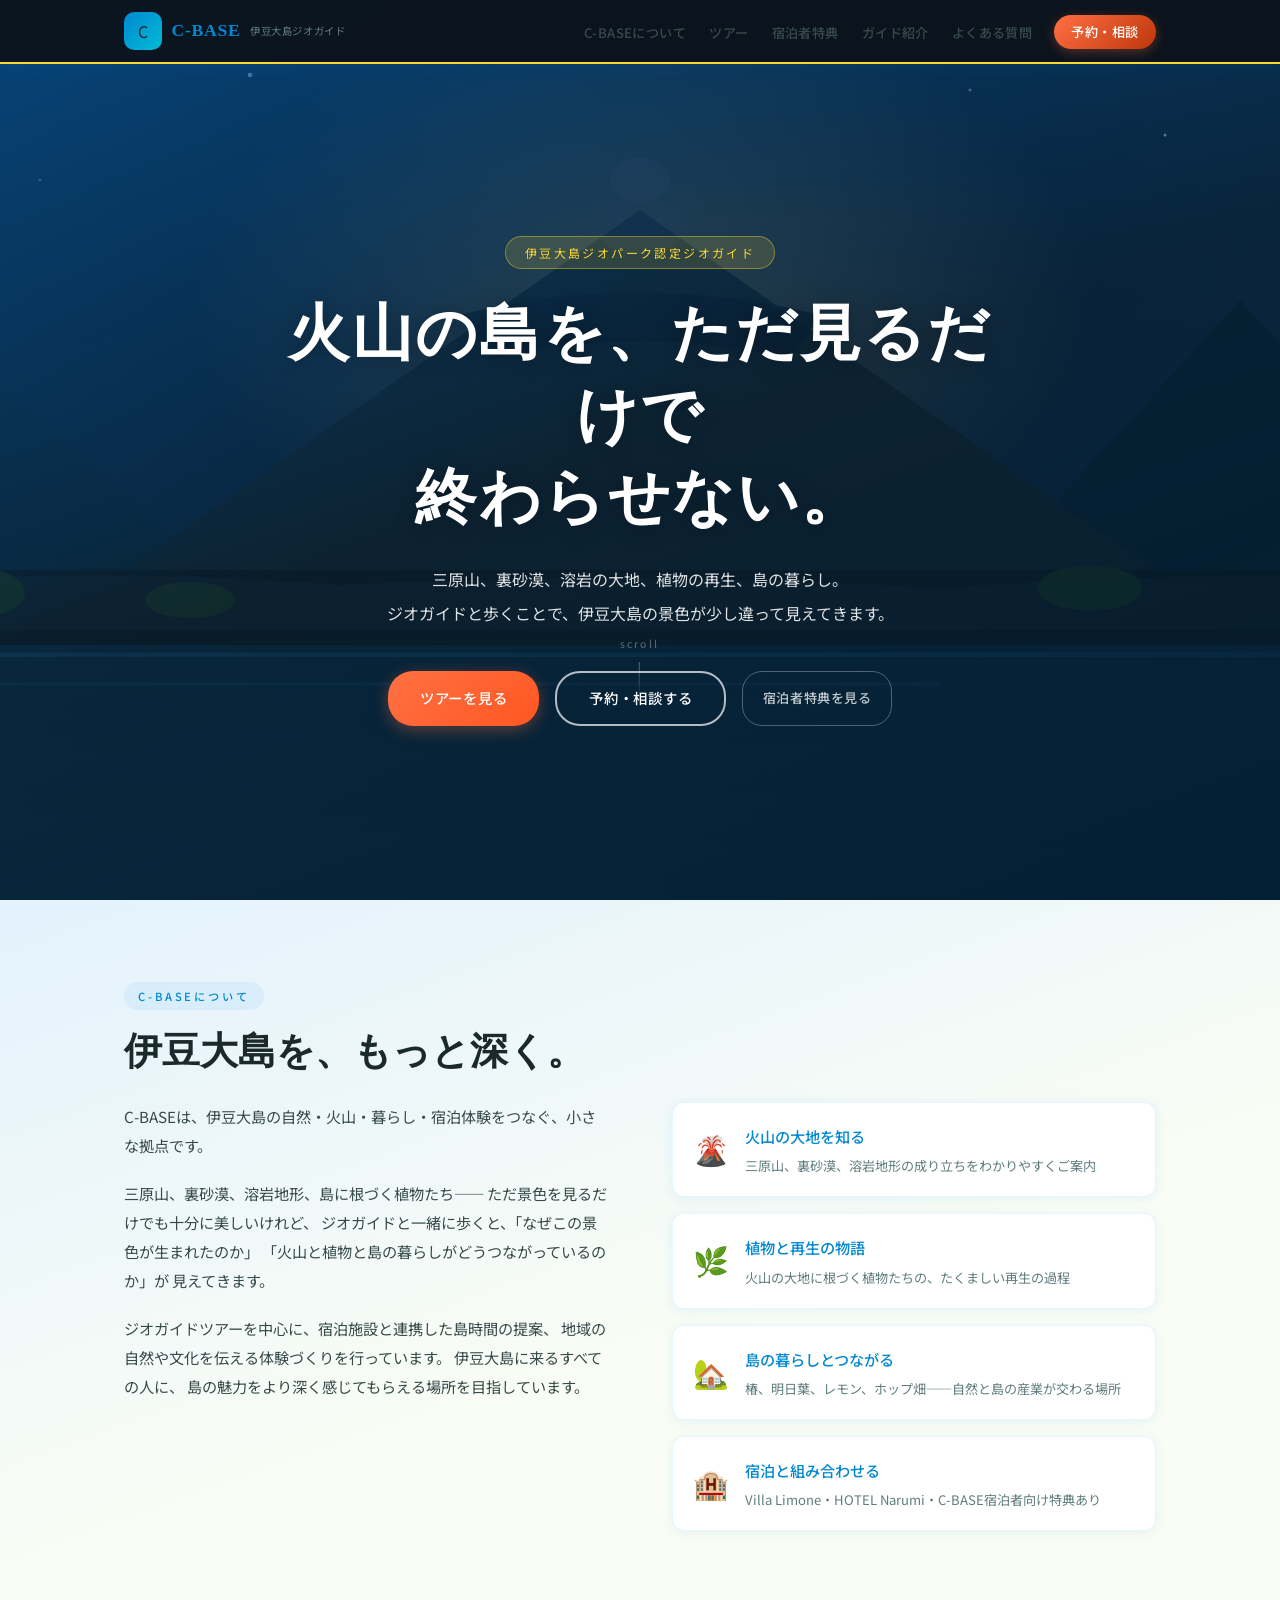
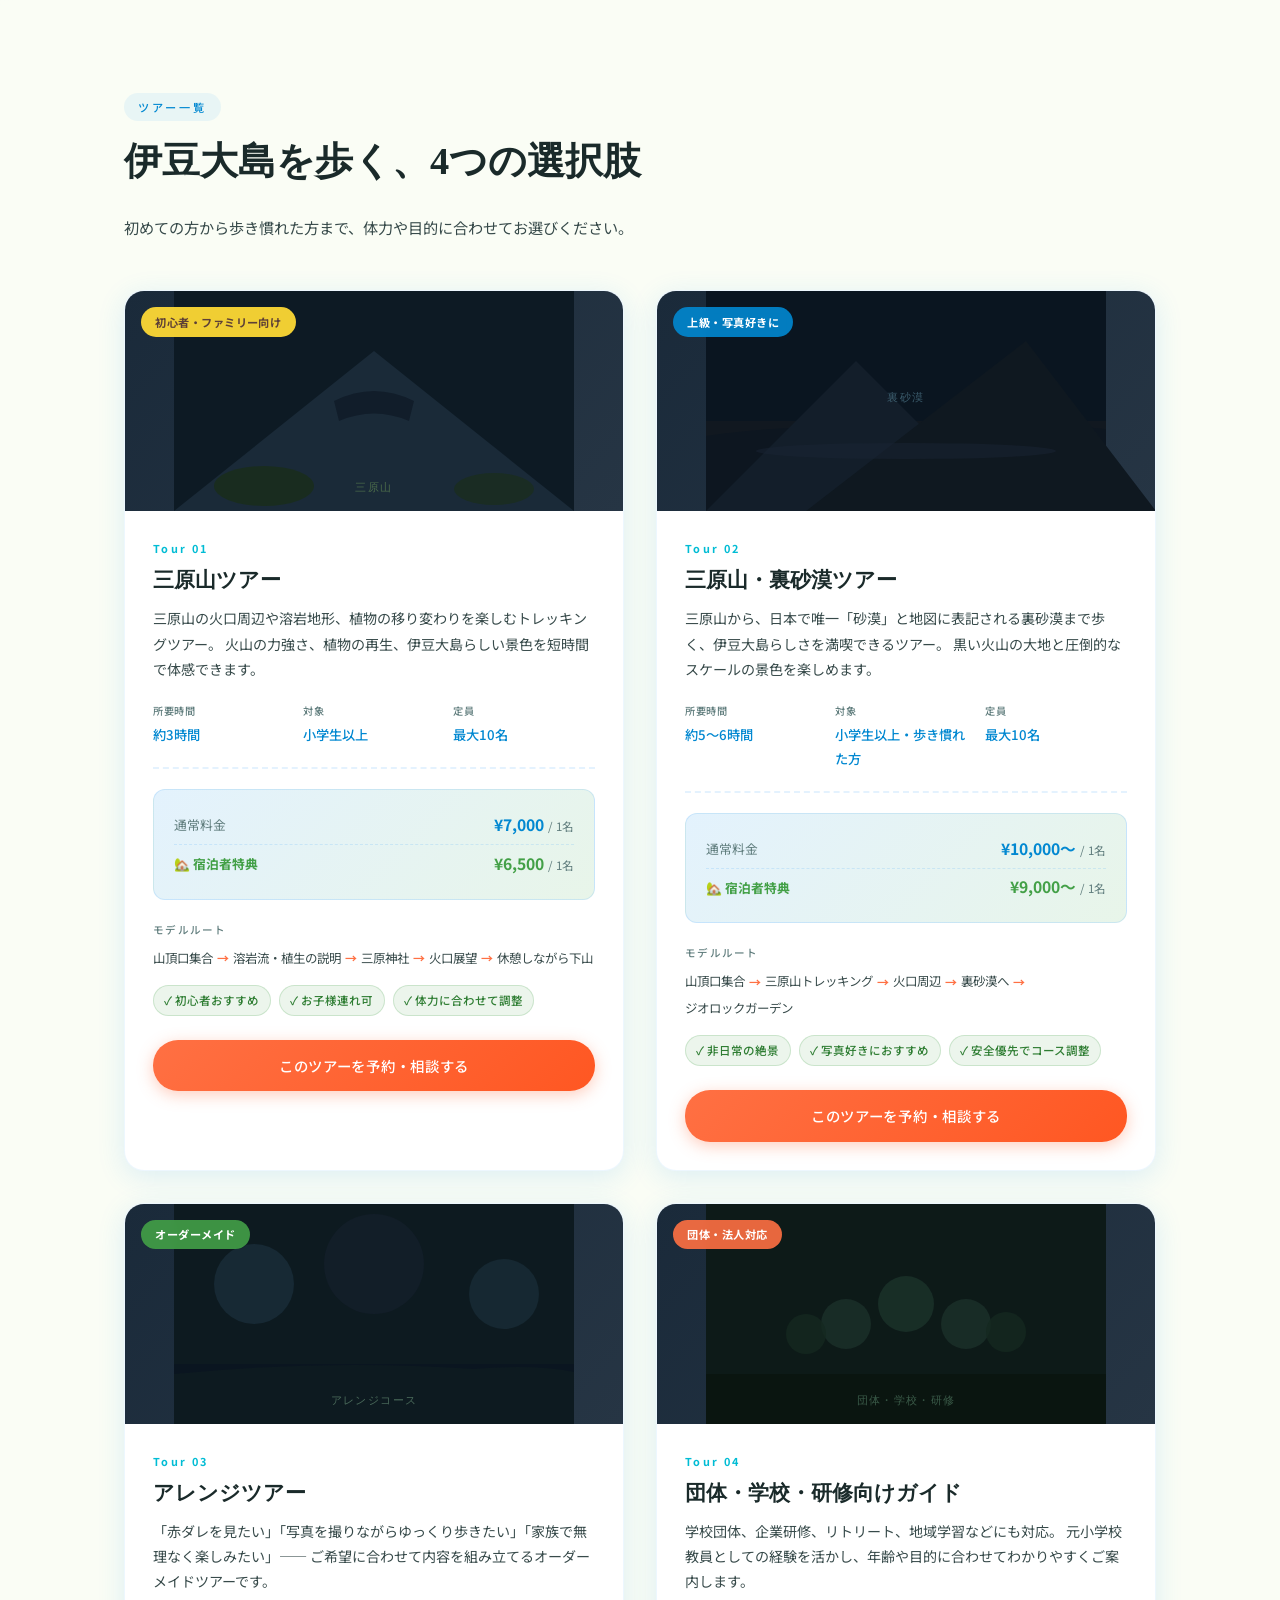
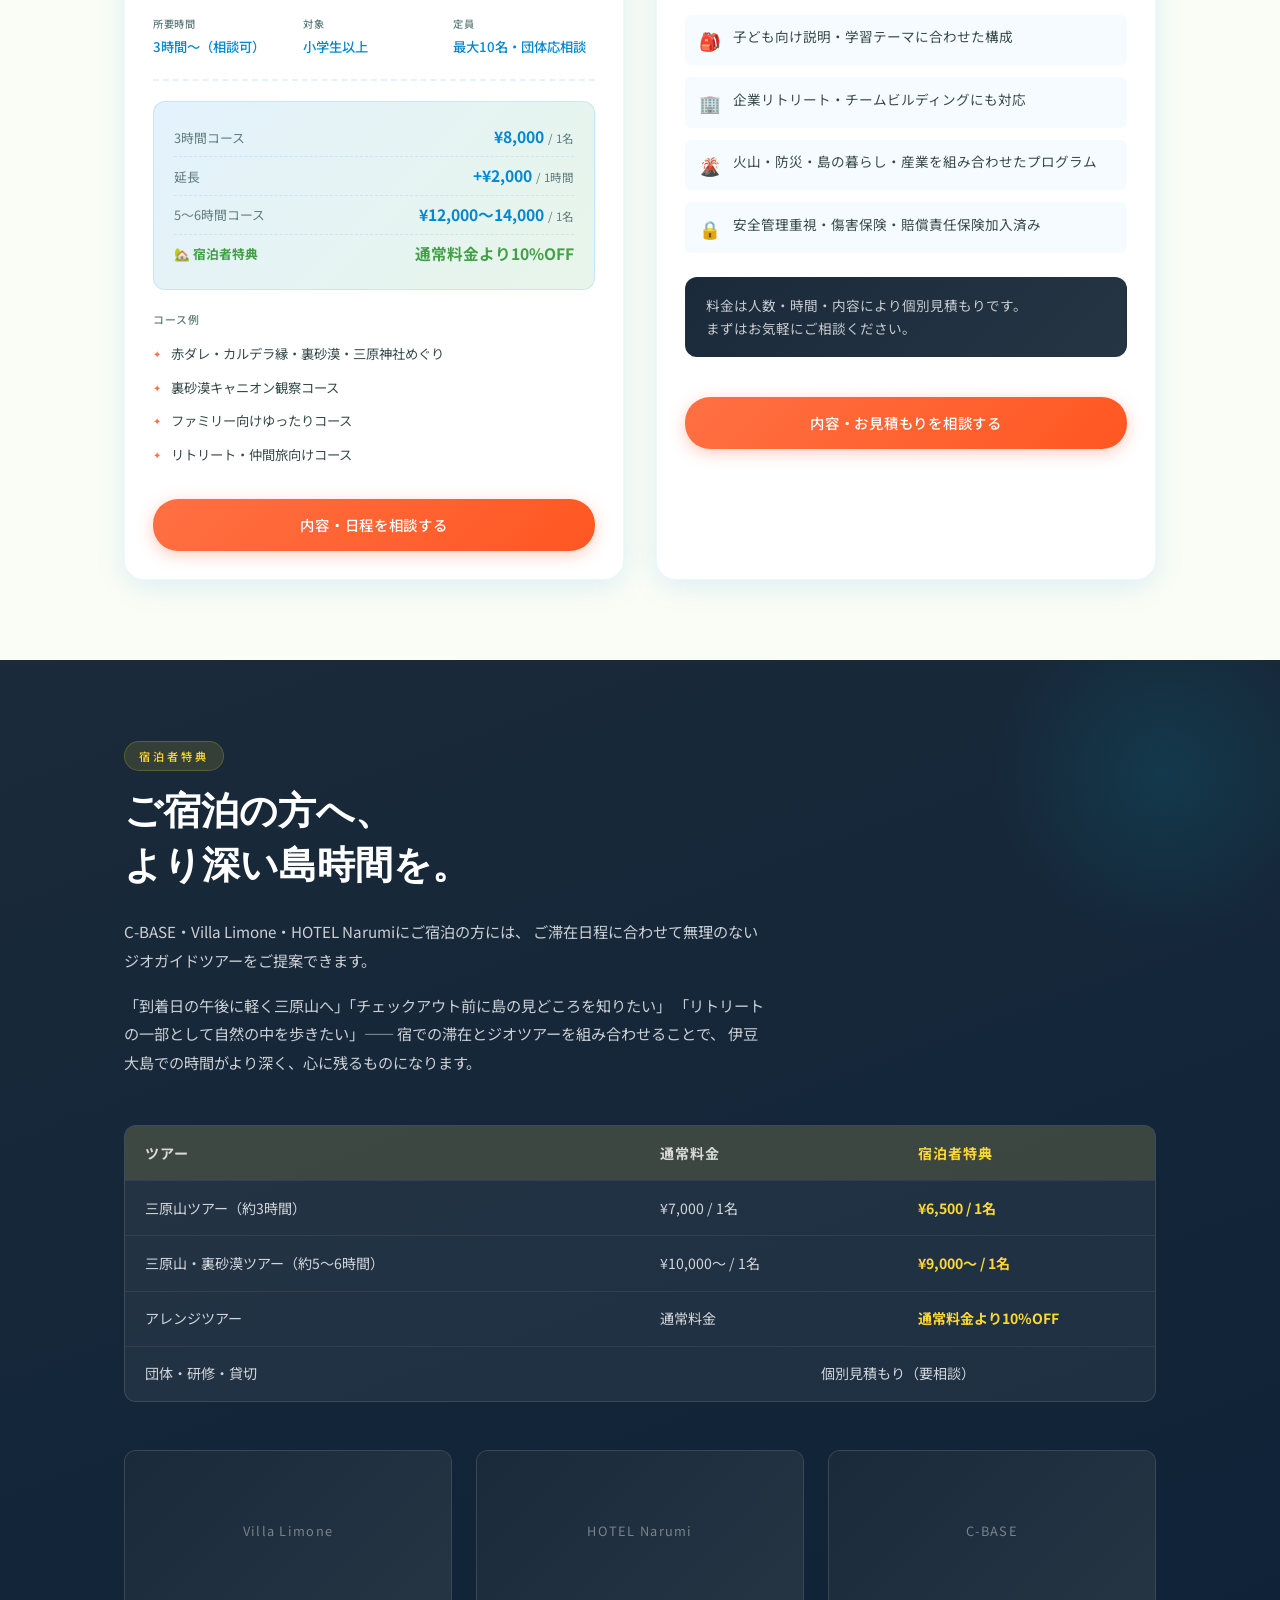
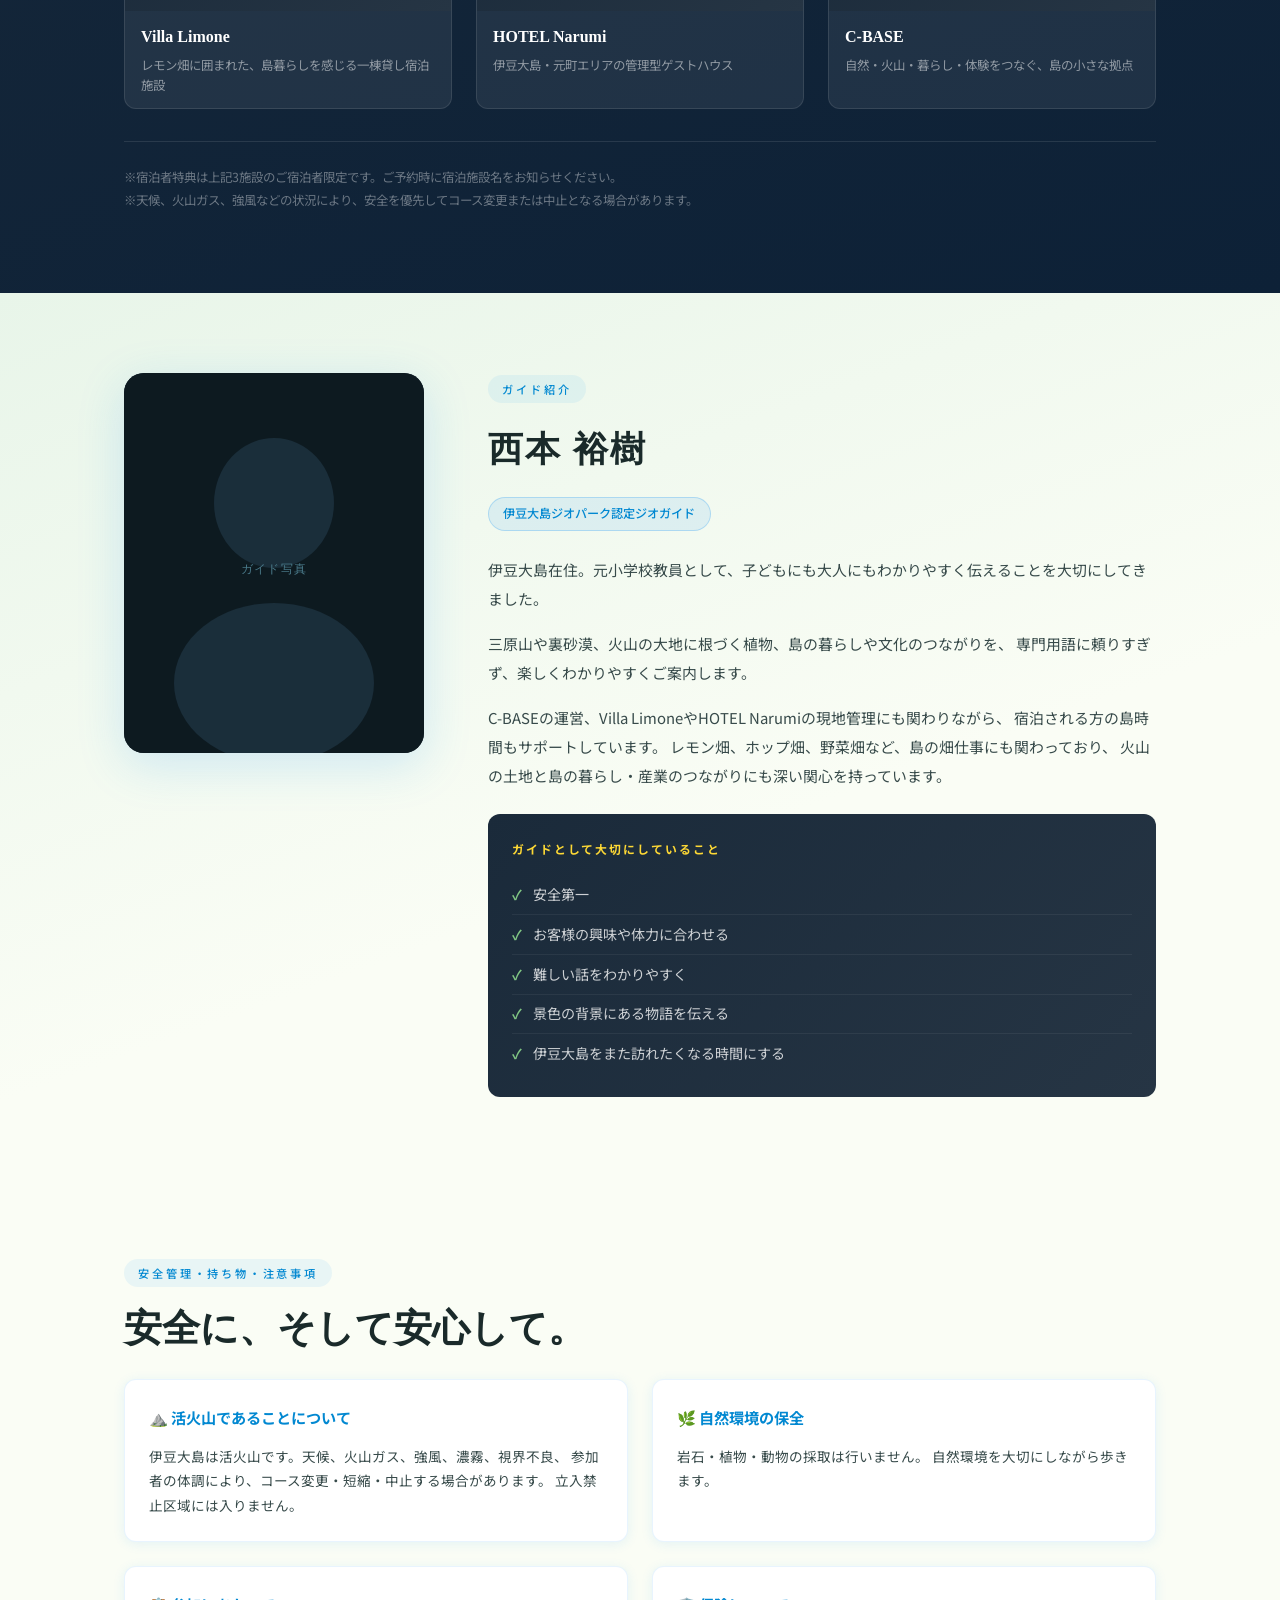
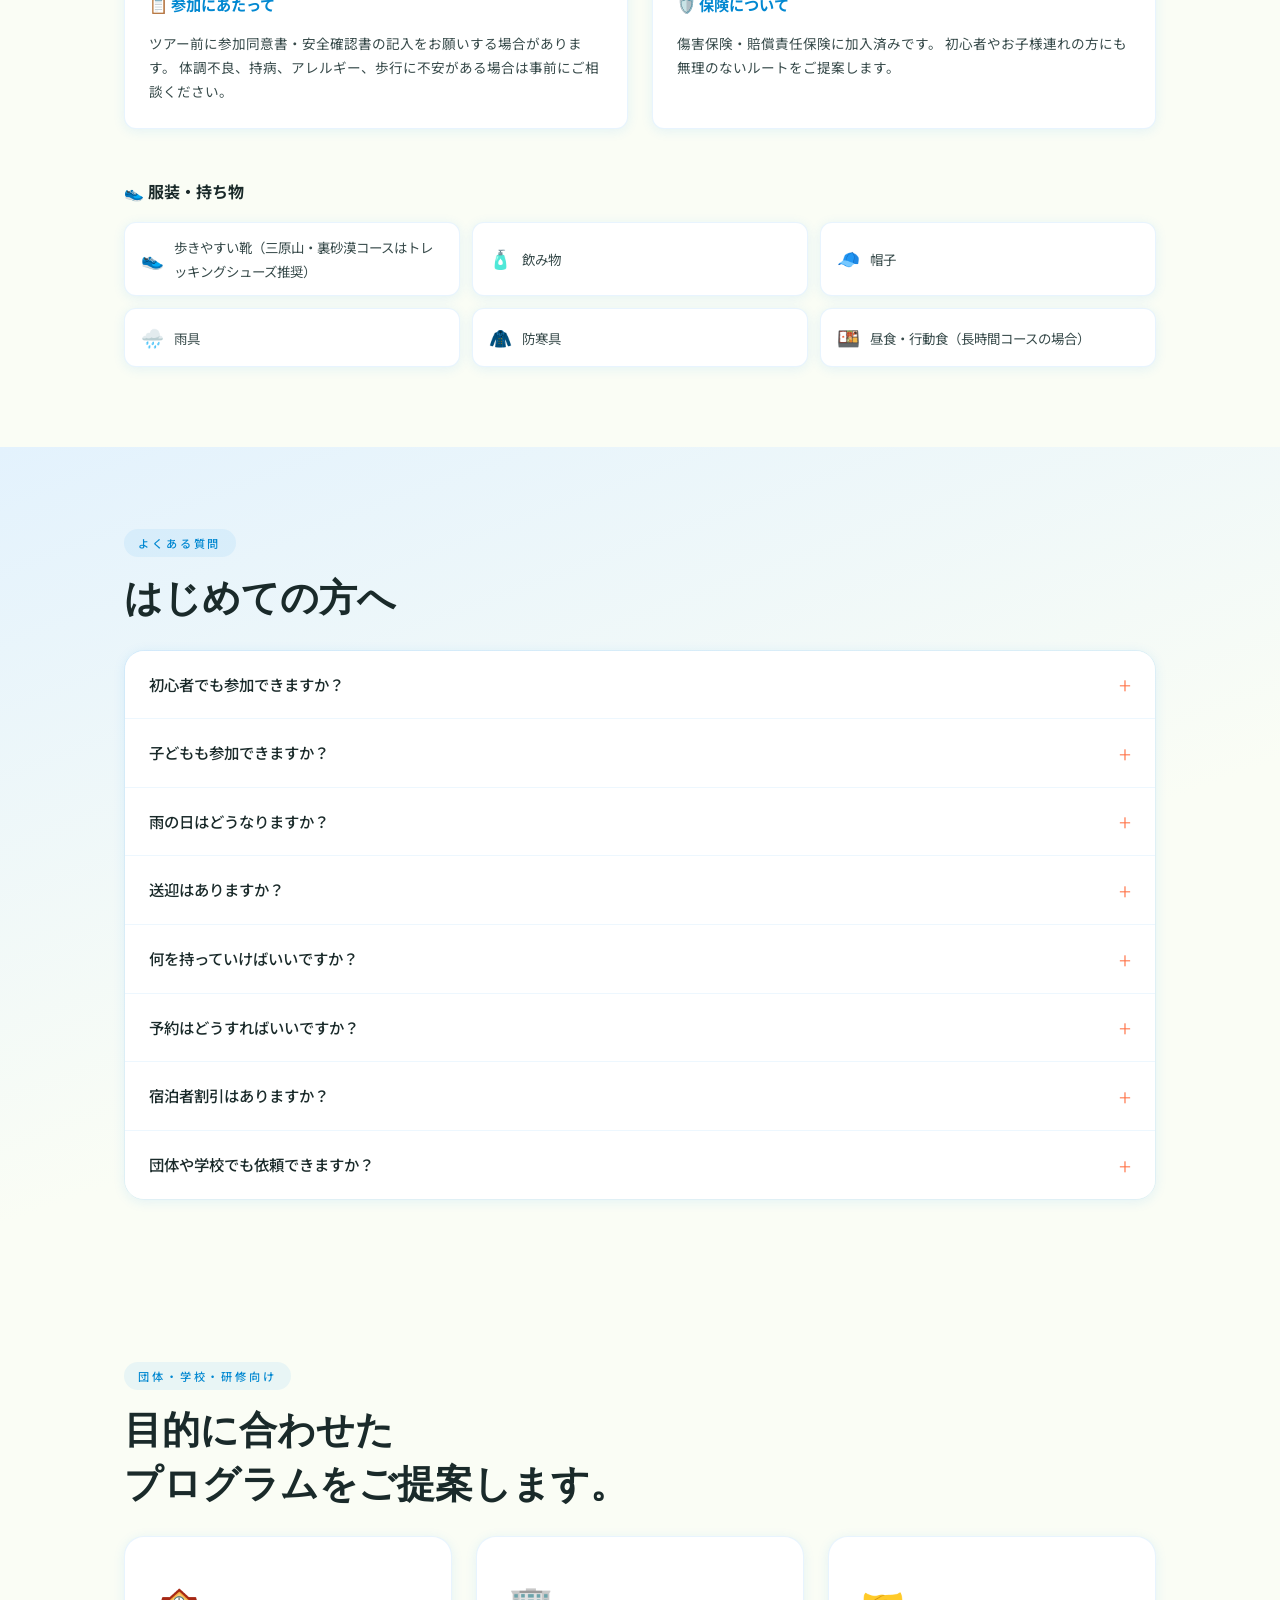
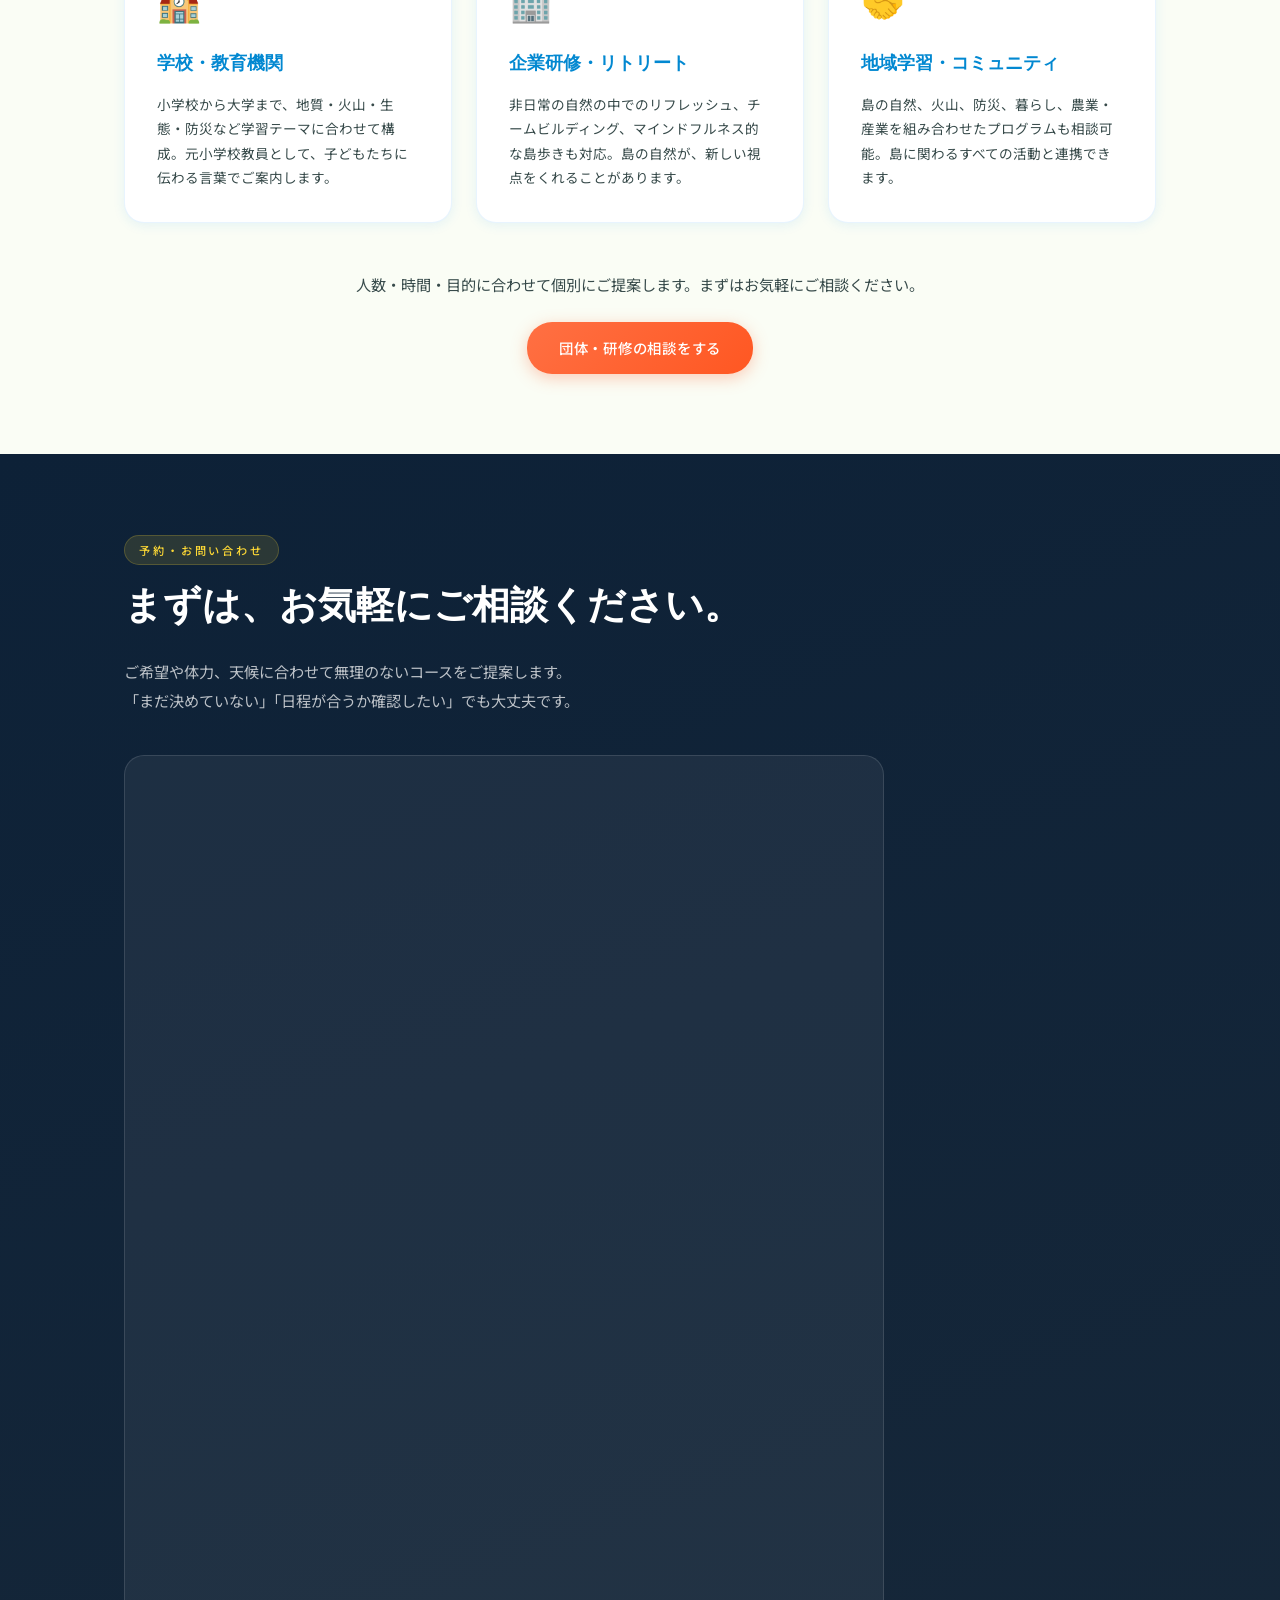
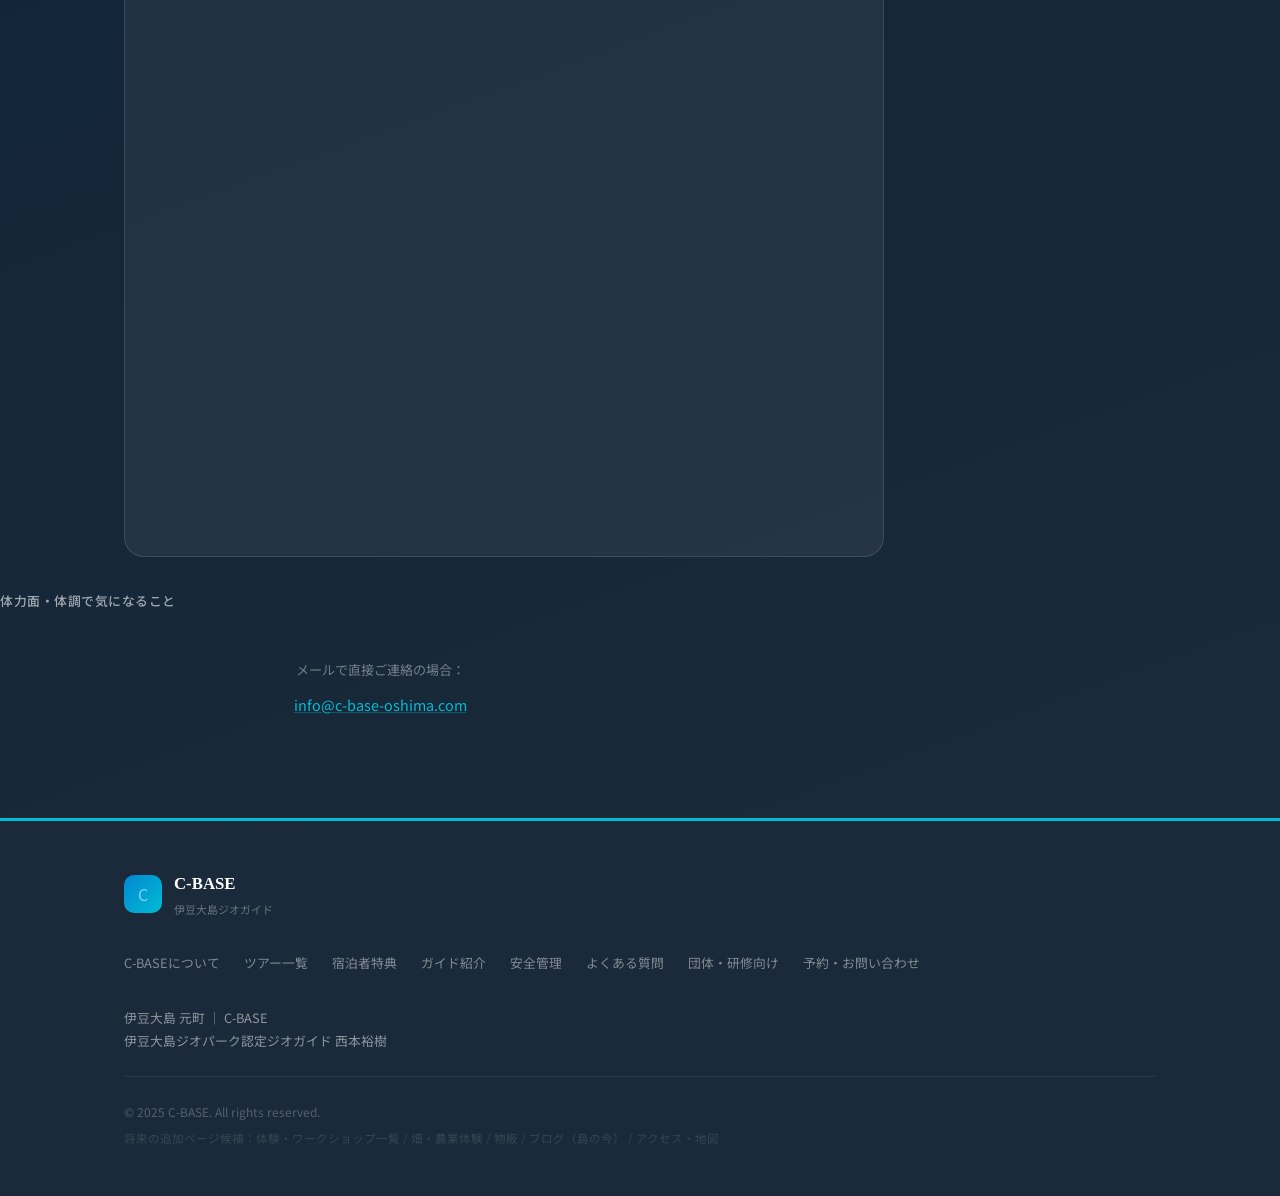
==== commit bf91bfc5: "Add files via upload" ====
--- a/index.html
+++ b/index.html
@@ -777,120 +777,16 @@
     </div>
     -->
 
-    <!-- Googleフォーム埋め込み: 以下のコメントを解除してURLを設定してください -->
-    <!--
+    <!-- Googleフォーム埋め込み -->
     <div class="google-form-wrapper">
-      <iframe src="https://docs.google.com/forms/d/e/XXXXXXXXXXXXXXXX/viewform?embedded=true" 
-              width="100%" height="1200" frameborder="0" marginheight="0" marginwidth="0">
+      <iframe src="https://docs.google.com/forms/d/e/1FAIpQLScsmG00s6GyYVJwEJUoQyO8G5roQa8oSWwePQI_QMKOmFnTuw/viewform?embedded=true"
+              width="100%" height="1400" frameborder="0" marginheight="0" marginwidth="0">
         読み込んでいます…
       </iframe>
     </div>
-    -->
-
-    <!-- 仮フォーム（後でFormspree/Netlify Forms/Googleフォームに差し替え） -->
-    <!-- Formspree: action="https://formspree.io/f/XXXXXXXX" に変更 -->
-    <!-- Netlify Forms: <form netlify name="contact"> に変更 -->
-    <form class="contact-form" id="contactForm" action="#" method="POST">
-      <input type="hidden" name="_subject" value="C-BASE ジオガイド お問い合わせ" />
-      <div class="form-row">
-        <div class="form-group">
-          <label for="name">お名前 <span class="req">必須</span></label>
-          <input type="text" id="name" name="name" required placeholder="山田 太郎" />
-        </div>
-        <div class="form-group">
-          <label for="email">メールアドレス <span class="req">必須</span></label>
-          <input type="email" id="email" name="email" required placeholder="example@email.com" />
-        </div>
-      </div>
-      <div class="form-row">
-        <div class="form-group">
-          <label for="tel">電話番号</label>
-          <input type="tel" id="tel" name="tel" placeholder="090-0000-0000" />
-        </div>
-        <div class="form-group">
-          <label for="date">希望日</label>
-          <input type="date" id="date" name="date" />
-        </div>
-      </div>
-      <div class="form-row">
-        <div class="form-group">
-          <label for="people">参加人数</label>
-          <select id="people" name="people">
-            <option value="">選択してください</option>
-            <option>1名</option>
-            <option>2名</option>
-            <option>3〜4名</option>
-            <option>5〜10名</option>
-            <option>10名以上（団体）</option>
-          </select>
-        </div>
-        <div class="form-group">
-          <label for="tour">希望ツアー</label>
-          <select id="tour" name="tour">
-            <option value="">選択してください</option>
-            <option>三原山ツアー（約3時間）</option>
-            <option>三原山・裏砂漠ツアー（約5〜6時間）</option>
-            <option>アレンジツアー</option>
-            <option>団体・学校・研修向けガイド</option>
-            <option>まだ決めていない・相談したい</option>
-          </select>
-        </div>
-      </div>
-      <div class="form-row">
-        <div class="form-group">
-          <label for="stay">宿泊先</label>
-          <select id="stay" name="stay">
-            <option value="">選択してください</option>
-            <option>C-BASE</option>
-            <option>Villa Limone</option>
-            <option>HOTEL Narumi</option>
-            <option>その他の宿泊施設</option>
-            <option>日帰り</option>
-          </select>
-        </div>
-        <div class="form-group">
-          <label for="benefit">宿泊者特典の利用</label>
-          <select id="benefit" name="benefit">
-            <option value="">選択してください</option>
-            <option>利用したい</option>
-            <option>利用しない</option>
-            <option>まだわからない</option>
-          </select>
-        </div>
-      </div>
-      <div class="form-row">
-        <div class="form-group form-check-group">
-          <label>送迎希望</label>
-          <div class="check-options">
-            <label class="check-label"><input type="radio" name="transfer" value="希望する"> 希望する</label>
-            <label class="check-label"><input type="radio" name="transfer" value="希望しない"> 希望しない</label>
-            <label class="check-label"><input type="radio" name="transfer" value="要相談"> 要相談</label>
-          </div>
-        </div>
-        <div class="form-group form-check-group">
-          <label>お子様の参加</label>
-          <div class="check-options">
-            <label class="check-label"><input type="radio" name="children" value="あり"> あり</label>
-            <label class="check-label"><input type="radio" name="children" value="なし"> なし</label>
-          </div>
-        </div>
-      </div>
-      <div class="form-group">
-        <label for="children_age">お子様の年齢（ある場合）</label>
-        <input type="text" id="children_age" name="children_age" placeholder="例：7歳、10歳" />
       </div>
       <div class="form-group">
         <label for="concerns">体力面・体調で気になること</label>
-        <input type="text" id="concerns" name="concerns" placeholder="例：山歩き初心者です、膝が弱いです など" />
-      </div>
-      <div class="form-group">
-        <label for="message">メッセージ・ご希望</label>
-        <textarea id="message" name="message" rows="5" placeholder="例：裏砂漠を歩いてみたい、写真を撮りながらゆっくり歩きたい、企業研修で使いたい など"></textarea>
-      </div>
-      <button type="submit" class="btn btn-primary btn-submit">送信する</button>
-      <p class="form-note">フォーム送信後、メールまたはLINEにて日程調整のご連絡をします（通常1〜3営業日以内）。</p>
-    </form>
-
     <div class="contact-alt">
       <p>メールで直接ご連絡の場合：</p>
       <!-- メールアドレスを設定してください -->
--- a/styles.css
+++ b/styles.css
@@ -1,1233 +1,315 @@
 /* =====================================================
    C-BASE｜伊豆大島ジオガイド
-   styles.css
-   デザインコンセプト：火山の島の静けさと力強さ
+   styles.css v2 — ポップ＆明るいリニューアル版
    カラーパレット：
-     --black: #0d1218 (火山の黒)
-     --deep: #1a2635 (深海・夜空)
-     --ocean: #1a4a6a (海の深青)
-     --sky: #4a8aaa (空の青)
-     --green: #2a4a2a (島の深い緑)
-     --sage: #5a7a5a (溶岩の緑)
-     --cream: #f5f0e8 (生成り)
-     --sand: #e8e0d0 (砂漠の砂)
-     --red: #8a2a2a (椿の赤)
-     --gold: #c8962a (レモンの黄)
+     --sky-blue: #2196F3  (島の空)
+     --ocean: #0288D1     (伊豆大島の海)
+     --teal: #00BCD4      (浅瀬)
+     --green: #43A047     (島の緑)
+     --lemon: #FDD835     (レモン)
+     --coral: #FF7043     (椿・アクセント)
+     --sand: #FFF8E7      (砂浜)
+     --dark: #1A2A3A      (深夜の火山)
    ===================================================== */
-
 :root {
-  --black: #0d1218;
-  --deep: #111a24;
-  --deep2: #1a2635;
-  --ocean: #1a4a6a;
-  --sky: #4a8aaa;
-  --sky-light: #9ac0d5;
-  --green: #1e3a1e;
-  --green2: #2a4a2a;
-  --sage: #5a7a5a;
-  --sage-light: #8aaa8a;
-  --cream: #f5f0e8;
-  --sand: #e8e0d0;
-  --sand2: #d8cfc0;
-  --off-white: #fafaf5;
-  --red: #8a2a2a;
-  --red-light: #c04a4a;
-  --gold: #c8962a;
-  --gold-light: #e8c06a;
-  --text-dark: #1a1a14;
-  --text-mid: #3a3a30;
-  --text-light: #6a6a60;
-  --text-muted: #9a9a90;
-
-  --font-display: 'Playfair Display', 'Noto Serif JP', serif;
-  --font-body: 'Noto Sans JP', sans-serif;
-  --font-serif: 'Noto Serif JP', serif;
-
-  --radius-sm: 4px;
-  --radius-md: 8px;
-  --radius-lg: 16px;
-  --radius-xl: 24px;
-
-  --shadow-sm: 0 2px 8px rgba(0,0,0,0.08);
-  --shadow-md: 0 4px 20px rgba(0,0,0,0.12);
-  --shadow-lg: 0 8px 40px rgba(0,0,0,0.18);
-
-  --max-w: 1080px;
-  --gutter: 1.5rem;
+  --sky-blue:#2196F3; --ocean:#0288D1; --teal:#00BCD4;
+  --green:#43A047; --green-light:#81C784; --green-dark:#2E7D32;
+  --lemon:#FDD835; --lemon-light:#FFF59D; --lemon-dark:#F9A825;
+  --coral:#FF7043; --coral-light:#FFAB91; --coral-dark:#BF360C;
+  --sand:#FFF8E7; --sand2:#FFF3CD; --off-white:#FAFDF5;
+  --dark:#1A2A3A; --dark2:#263544; --mid:#455A64;
+  --text-dark:#1A2A2A; --text-mid:#374A4A; --text-light:#607D7D;
+  --white:#FFFFFF;
+  --font-display:'Kaisei Decol',serif;
+  --font-body:'Noto Sans JP',sans-serif;
+  --font-serif:'Noto Serif JP',serif;
+  --font-en:'Righteous',cursive;
+  --radius-sm:6px; --radius-md:12px; --radius-lg:20px; --radius-xl:32px;
+  --shadow-sm:0 2px 12px rgba(33,150,243,.10);
+  --shadow-md:0 6px 28px rgba(33,150,243,.14);
+  --shadow-lg:0 12px 48px rgba(33,150,243,.18);
+  --max-w:1080px; --gutter:1.5rem;
 }
-
-/* ===== RESET ===== */
-*, *::before, *::after { box-sizing: border-box; margin: 0; padding: 0; }
-html { scroll-behavior: smooth; font-size: 16px; }
-body {
-  font-family: var(--font-body);
-  background: var(--off-white);
-  color: var(--text-dark);
-  line-height: 1.8;
-  overflow-x: hidden;
+*,*::before,*::after{box-sizing:border-box;margin:0;padding:0}
+html{scroll-behavior:smooth;font-size:16px}
+body{font-family:var(--font-body);background:var(--off-white);color:var(--text-dark);line-height:1.8;overflow-x:hidden}
+img{max-width:100%;height:auto;display:block}
+a{color:inherit;text-decoration:none}
+ul,ol{list-style:none}
+button{font-family:inherit;cursor:pointer;border:none;background:none}
+input,select,textarea{font-family:inherit;font-size:1rem}
+.container{max-width:var(--max-w);margin:0 auto;padding:0 var(--gutter)}
+.sp-only{display:none}
+
+/* ===== GOOGLE FONTS ===== */
+@import url('https://fonts.googleapis.com/css2?family=Kaisei+Decol:wght@400;500;700&family=Righteous&family=Noto+Sans+JP:wght@300;400;500&family=Noto+Serif+JP:wght@300;400;500&display=swap');
+
+/* ===== HEADER ===== */
+.site-header{position:fixed;top:0;left:0;right:0;z-index:1000;background:rgba(255,255,255,.96);backdrop-filter:blur(10px);border-bottom:2px solid var(--lemon);box-shadow:0 2px 16px rgba(33,150,243,.08);transition:all .3s}
+.header-inner{max-width:var(--max-w);margin:0 auto;padding:0 var(--gutter);display:flex;align-items:center;justify-content:space-between;height:62px}
+.logo{display:flex;align-items:center;gap:.6rem}
+.logo-mark{width:38px;height:38px;background:linear-gradient(135deg,var(--ocean),var(--teal));border-radius:10px;display:flex;align-items:center;justify-content:center;flex-shrink:0;overflow:hidden}
+.logo-mark img{width:100%;height:100%;object-fit:cover}
+.logo-mark-text{font-family:var(--font-en);font-size:1.1rem;font-weight:700;color:#fff}
+.logo-text{font-family:var(--font-en);font-size:1.1rem;font-weight:700;color:var(--ocean);letter-spacing:.04em}
+.logo-sub{font-size:.65rem;color:var(--text-light);letter-spacing:.06em}
+.global-nav ul{display:flex;gap:1.25rem;align-items:center}
+.global-nav a{font-size:.82rem;color:var(--text-mid);font-weight:500;letter-spacing:.03em;transition:color .2s;white-space:nowrap;padding:.25rem .1rem;border-bottom:2px solid transparent}
+.global-nav a:hover{color:var(--ocean);border-bottom-color:var(--teal)}
+.nav-cta{background:linear-gradient(135deg,var(--coral),var(--coral-dark)) !important;color:#fff !important;padding:.45rem 1.1rem !important;border-radius:20px !important;border-bottom:none !important;box-shadow:0 3px 12px rgba(255,112,67,.3)}
+.nav-cta:hover{transform:translateY(-1px);box-shadow:0 5px 18px rgba(255,112,67,.4) !important}
+.nav-toggle{display:none;flex-direction:column;gap:5px;padding:4px}
+.nav-toggle span{display:block;width:22px;height:2.5px;background:var(--ocean);border-radius:2px;transition:all .3s}
+
+/* ===== BUTTONS ===== */
+.btn{display:inline-flex;align-items:center;justify-content:center;padding:.8rem 2rem;border-radius:25px;font-size:.9rem;font-weight:500;letter-spacing:.05em;transition:all .25s;cursor:pointer;white-space:nowrap}
+.btn-primary{background:linear-gradient(135deg,var(--coral) 0%,#FF5722 100%);color:#fff;box-shadow:0 4px 16px rgba(255,112,67,.35)}
+.btn-primary:hover{transform:translateY(-2px);box-shadow:0 8px 24px rgba(255,112,67,.45)}
+.btn-outline{background:transparent;color:#fff;border:2px solid rgba(255,255,255,.7)}
+.btn-outline:hover{background:rgba(255,255,255,.15);border-color:#fff}
+.btn-ghost{background:transparent;color:rgba(255,255,255,.75);font-size:.82rem;padding:.5rem 1.2rem;border:1px solid rgba(255,255,255,.3);border-radius:20px}
+.btn-ghost:hover{background:rgba(255,255,255,.1);color:#fff}
+.btn-ocean{background:linear-gradient(135deg,var(--ocean),var(--teal));color:#fff;box-shadow:0 4px 16px rgba(2,136,209,.3)}
+.btn-ocean:hover{transform:translateY(-2px);box-shadow:0 8px 24px rgba(2,136,209,.4)}
+.btn-block{width:100%;margin-top:1.25rem}
+.btn-submit{width:100%;padding:1rem;font-size:1rem}
+
+/* ===== HERO ===== */
+.hero{position:relative;height:100vh;min-height:600px;display:flex;align-items:center;justify-content:center;overflow:hidden}
+.hero-bg{position:absolute;inset:0}
+.hero-svg-landscape{position:absolute;inset:0;width:100%;height:100%;object-fit:cover}
+.hero-overlay{position:absolute;inset:0;background:linear-gradient(160deg,rgba(2,100,180,.55) 0%,rgba(0,50,80,.3) 50%,rgba(0,30,50,.75) 100%);z-index:1}
+.hero-wave{position:absolute;bottom:0;left:0;right:0;z-index:2}
+.hero-content{position:relative;z-index:3;text-align:center;color:#fff;padding:0 var(--gutter);max-width:800px;margin-top:62px}
+.hero-label{display:inline-block;font-size:.75rem;letter-spacing:.2em;color:var(--lemon);background:rgba(253,216,53,.15);border:1px solid rgba(253,216,53,.4);border-radius:20px;padding:.3rem 1.2rem;margin-bottom:1.5rem;opacity:0;animation:fadeUp 1s .3s forwards}
+.hero-title{font-family:var(--font-display);font-size:clamp(2rem,5.5vw,3.8rem);font-weight:700;line-height:1.35;letter-spacing:.04em;margin-bottom:1.5rem;opacity:0;animation:fadeUp 1s .5s forwards;text-shadow:0 2px 20px rgba(0,0,0,.3)}
+.hero-sub{font-size:clamp(.85rem,2vw,1rem);line-height:2.1;color:rgba(255,255,255,.88);margin-bottom:2.5rem;opacity:0;animation:fadeUp 1s .7s forwards}
+.hero-ctas{display:flex;gap:1rem;justify-content:center;flex-wrap:wrap;opacity:0;animation:fadeUp 1s .9s forwards}
+.hero-scroll{position:absolute;bottom:1.5rem;left:50%;transform:translateX(-50%);display:flex;flex-direction:column;align-items:center;gap:.5rem;font-size:.65rem;letter-spacing:.2em;color:rgba(255,255,255,.5);opacity:0;animation:fadeIn 2s 1.5s forwards;z-index:3}
+.scroll-line{width:1px;height:40px;background:linear-gradient(to bottom,rgba(255,255,255,.5),transparent);animation:scrollPulse 2s infinite}
+@keyframes fadeUp{from{opacity:0;transform:translateY(22px)}to{opacity:1;transform:translateY(0)}}
+@keyframes fadeIn{from{opacity:0}to{opacity:.7}}
+@keyframes scrollPulse{0%,100%{opacity:.3;transform:scaleY(1)}50%{opacity:.8;transform:scaleY(1.3)}}
+
+/* ===== SECTION BASE ===== */
+.section{padding:5rem 0}
+.section-label{display:inline-block;font-size:.7rem;letter-spacing:.25em;color:var(--ocean);background:rgba(33,150,243,.08);border-radius:20px;padding:.25rem .9rem;margin-bottom:.9rem;font-weight:500}
+.section-title{font-family:var(--font-display);font-size:clamp(1.5rem,3vw,2.4rem);font-weight:700;color:var(--text-dark);line-height:1.4;margin-bottom:1.5rem}
+.section-lead{font-size:.95rem;color:var(--text-mid);margin-bottom:3rem;max-width:560px;line-height:1.9}
+
+/* ===== ABOUT ===== */
+.section-about{background:linear-gradient(160deg,#E3F2FD 0%,var(--off-white) 60%)}
+.about-grid{display:grid;grid-template-columns:1fr 1fr;gap:4rem;align-items:start}
+.about-text p{color:var(--text-mid);margin-bottom:1.2rem;font-size:.95rem;line-height:1.9}
+.about-features{display:flex;flex-direction:column;gap:1rem}
+.feature-item{display:flex;gap:1rem;align-items:flex-start;padding:1.25rem;background:#fff;border-radius:var(--radius-md);border:1px solid rgba(33,150,243,.1);box-shadow:var(--shadow-sm);transition:transform .25s,box-shadow .25s}
+.feature-item:hover{transform:translateY(-3px);box-shadow:var(--shadow-md)}
+.feature-icon{font-size:1.8rem;flex-shrink:0}
+.feature-body strong{display:block;font-size:.95rem;font-weight:500;color:var(--ocean);margin-bottom:.3rem}
+.feature-body p{font-size:.82rem;color:var(--text-light);line-height:1.6}
+
+/* ===== TOURS ===== */
+.section-tours{background:var(--off-white)}
+.tours-grid{display:grid;grid-template-columns:repeat(2,1fr);gap:2rem}
+.tour-card{background:#fff;border-radius:var(--radius-lg);overflow:hidden;box-shadow:var(--shadow-md);border:1px solid rgba(33,150,243,.08);transition:transform .3s,box-shadow .3s;display:flex;flex-direction:column}
+.tour-card:hover{transform:translateY(-6px);box-shadow:var(--shadow-lg)}
+.tour-card-img{position:relative;height:220px;overflow:hidden;flex-shrink:0}
+.tour-card-img img{width:100%;height:100%;object-fit:cover;transition:transform .4s}
+.tour-card:hover .tour-card-img img{transform:scale(1.05)}
+.img-placeholder{width:100%;height:100%;display:flex;align-items:center;justify-content:center;background:linear-gradient(135deg,#1A2A3A,#263544);color:rgba(255,255,255,.4);font-size:.85rem;letter-spacing:.1em}
+.img-placeholder svg{width:100%;height:100%}
+.tour-badge{position:absolute;top:1rem;left:1rem;font-size:.7rem;font-weight:700;padding:.3rem .9rem;border-radius:20px;letter-spacing:.04em;backdrop-filter:blur(4px)}
+.tour-badge{background:rgba(253,216,53,.95);color:#5D4037}
+.tour-badge-adv{background:rgba(2,136,209,.9);color:#fff}
+.tour-badge-custom{background:rgba(67,160,71,.9);color:#fff}
+.tour-badge-group{background:rgba(255,112,67,.9);color:#fff}
+.tour-card-body{padding:1.75rem;display:flex;flex-direction:column;flex:1}
+.tour-number{font-size:.68rem;letter-spacing:.22em;color:var(--teal);font-weight:700;margin-bottom:.4rem}
+.tour-title{font-family:var(--font-display);font-size:1.3rem;font-weight:700;color:var(--text-dark);margin-bottom:.75rem;line-height:1.4}
+.tour-desc{font-size:.88rem;color:var(--text-mid);line-height:1.8;margin-bottom:1.25rem}
+.tour-meta{display:flex;flex-wrap:wrap;gap:.5rem;margin-bottom:1.25rem;padding-bottom:1.25rem;border-bottom:2px dashed rgba(33,150,243,.12)}
+.tour-meta-item{display:flex;flex-direction:column;gap:.15rem;flex:1;min-width:80px}
+.meta-label{font-size:.64rem;color:var(--text-light);letter-spacing:.06em;font-weight:500}
+.meta-value{font-size:.83rem;font-weight:500;color:var(--ocean)}
+.tour-price-box{background:linear-gradient(135deg,#E3F2FD,#E8F5E9);border-radius:var(--radius-md);padding:1rem 1.25rem;margin-bottom:1.25rem;border:1px solid rgba(33,150,243,.15)}
+.price-row{display:flex;justify-content:space-between;align-items:center;gap:.5rem;padding:.3rem 0}
+.price-row+.price-row{border-top:1px dashed rgba(33,150,243,.15)}
+.price-label{font-size:.8rem;color:var(--text-light)}
+.price-value{font-size:.98rem;font-weight:700;color:var(--ocean)}
+.price-value small{font-size:.72rem;font-weight:400;color:var(--text-light)}
+.price-guest .price-label{color:var(--green);font-weight:700}
+.price-guest .price-value{color:var(--green)}
+.tour-price-inquiry{background:linear-gradient(135deg,#1A2A3A,#263544);border-color:transparent}
+.tour-price-inquiry p{font-size:.85rem;color:rgba(255,255,255,.75);line-height:1.7}
+.tour-route{margin-bottom:1rem}
+.route-label{font-size:.66rem;letter-spacing:.12em;color:var(--text-light);margin-bottom:.5rem;font-weight:500}
+.route-steps{display:flex;flex-wrap:wrap;align-items:center;gap:.25rem;font-size:.78rem;color:var(--text-mid)}
+.route-steps .arr{color:var(--coral);font-weight:700;font-size:.75rem}
+.tour-features{display:flex;flex-wrap:wrap;gap:.5rem;margin-bottom:.25rem}
+.feature-tag{font-size:.72rem;color:var(--green-dark);background:rgba(67,160,71,.1);padding:.25rem .65rem;border-radius:20px;font-weight:500;border:1px solid rgba(67,160,71,.2)}
+.arrange-examples{margin-bottom:.5rem}
+.arrange-label{font-size:.68rem;letter-spacing:.1em;color:var(--text-light);margin-bottom:.5rem;font-weight:500}
+.arrange-examples ul{list-style:none}
+.arrange-examples li{font-size:.83rem;color:var(--text-mid);padding:.3rem 0 .3rem 1.1rem;position:relative}
+.arrange-examples li::before{content:'✦';position:absolute;left:0;color:var(--coral);font-size:.6rem;top:.55rem}
+.group-features{display:flex;flex-direction:column;gap:.75rem;margin-bottom:1.5rem}
+.group-feature-item{display:flex;gap:.75rem;align-items:flex-start;font-size:.85rem;color:var(--text-mid);line-height:1.65;background:rgba(33,150,243,.04);border-radius:var(--radius-sm);padding:.65rem .9rem}
+.gf-icon{font-size:1.1rem;flex-shrink:0;margin-top:.05rem}
+
+/* ===== GUEST BENEFITS ===== */
+.section-guest{background:linear-gradient(160deg,var(--dark) 0%,#0D2137 100%);color:#fff;position:relative;overflow:hidden}
+.section-guest::before{content:'';position:absolute;top:-60px;right:-60px;width:350px;height:350px;background:radial-gradient(circle,rgba(0,188,212,.12),transparent 70%);pointer-events:none}
+.section-guest .section-title{color:#fff}
+.section-guest .section-label{background:rgba(253,216,53,.12);color:var(--lemon);border:1px solid rgba(253,216,53,.2)}
+.guest-intro{max-width:640px;margin-bottom:3rem}
+.guest-intro p{color:rgba(255,255,255,.78);margin-bottom:1rem;font-size:.95rem;line-height:1.9}
+.benefits-table{background:rgba(255,255,255,.06);border-radius:var(--radius-md);overflow:hidden;margin-bottom:3rem;border:1px solid rgba(255,255,255,.12)}
+.benefits-row{display:grid;grid-template-columns:2fr 1fr 1fr}
+.benefits-row+.benefits-row{border-top:1px solid rgba(255,255,255,.07)}
+.benefits-header{background:rgba(253,216,53,.12);font-size:.72rem;letter-spacing:.1em;color:var(--lemon);font-weight:700}
+.benefits-row>div{padding:.9rem 1.25rem;font-size:.88rem;color:rgba(255,255,255,.8)}
+.bcol-guest{color:var(--lemon) !important;font-weight:700}
+.properties-grid{display:grid;grid-template-columns:repeat(3,1fr);gap:1.5rem;margin-bottom:2rem}
+.property-card{background:rgba(255,255,255,.07);border-radius:var(--radius-md);overflow:hidden;border:1px solid rgba(255,255,255,.1);transition:transform .25s,background .2s}
+.property-card:hover{transform:translateY(-4px);background:rgba(255,255,255,.1)}
+.property-card .prop-img{height:160px;overflow:hidden}
+.property-card .prop-img img{width:100%;height:100%;object-fit:cover;transition:transform .4s}
+.property-card:hover .prop-img img{transform:scale(1.06)}
+.property-card .img-placeholder{height:160px;font-size:.8rem}
+.property-card h4{font-family:var(--font-display);font-size:1rem;font-weight:700;color:#fff;padding:.75rem 1rem .25rem}
+.property-card p{font-size:.78rem;color:rgba(255,255,255,.5);padding:0 1rem .75rem;line-height:1.6}
+.guest-note{font-size:.78rem;color:rgba(255,255,255,.38);line-height:1.9;border-top:1px solid rgba(255,255,255,.1);padding-top:1.5rem}
+
+/* ===== GUIDE ===== */
+.section-guide{background:linear-gradient(160deg,#E8F5E9 0%,var(--off-white) 60%)}
+.guide-inner{display:grid;grid-template-columns:300px 1fr;gap:4rem;align-items:start}
+.guide-photo .img-placeholder,.guide-photo .guide-img-wrap{width:300px;height:380px;border-radius:var(--radius-lg);overflow:hidden;box-shadow:var(--shadow-lg)}
+.guide-photo .guide-img-wrap img{width:100%;height:100%;object-fit:cover}
+.guide-name{font-family:var(--font-display);font-size:2.2rem;font-weight:700;color:var(--text-dark);margin-bottom:1rem;letter-spacing:.06em}
+.guide-titles{margin-bottom:1.5rem}
+.guide-title-badge{display:inline-block;font-size:.76rem;color:var(--ocean);background:rgba(33,150,243,.1);border:1.5px solid rgba(33,150,243,.25);padding:.32rem .9rem;border-radius:20px;font-weight:500}
+.guide-bio{font-size:.93rem;color:var(--text-mid);line-height:1.95;margin-bottom:1rem}
+.guide-values{background:linear-gradient(135deg,var(--dark),var(--dark2));border-radius:var(--radius-md);padding:1.5rem;margin-top:1.5rem}
+.guide-value-title{font-size:.74rem;letter-spacing:.16em;color:var(--lemon);margin-bottom:1rem;font-weight:700}
+.guide-values ul li{font-size:.88rem;color:rgba(255,255,255,.78);padding:.42rem 0 .42rem 1.3rem;position:relative;border-top:1px solid rgba(255,255,255,.06)}
+.guide-values ul li:first-child{border-top:none}
+.guide-values ul li::before{content:'✓';position:absolute;left:0;color:var(--green-light);font-weight:700;font-size:.85rem}
+
+/* ===== SAFETY ===== */
+.section-safety{background:var(--off-white)}
+.safety-grid{display:grid;grid-template-columns:repeat(2,1fr);gap:1.5rem;margin-bottom:3rem}
+.safety-block{background:#fff;border-radius:var(--radius-md);padding:1.5rem;border:1px solid rgba(33,150,243,.1);box-shadow:var(--shadow-sm)}
+.safety-block h3{font-size:.95rem;font-weight:700;margin-bottom:.75rem;color:var(--ocean)}
+.safety-block p{font-size:.85rem;color:var(--text-mid);line-height:1.8}
+.gear-section h3{font-size:1rem;font-weight:700;margin-bottom:1rem;color:var(--text-dark)}
+.gear-grid{display:grid;grid-template-columns:repeat(3,1fr);gap:.75rem}
+.gear-item{display:flex;align-items:center;gap:.6rem;font-size:.84rem;color:var(--text-mid);background:#fff;padding:.75rem 1rem;border-radius:var(--radius-md);border:1px solid rgba(33,150,243,.1);box-shadow:var(--shadow-sm)}
+.gear-icon{font-size:1.15rem;flex-shrink:0}
+
+/* ===== FAQ ===== */
+.section-faq{background:linear-gradient(160deg,#E3F2FD 0%,var(--off-white) 60%)}
+.faq-list{display:flex;flex-direction:column;gap:0;border-radius:var(--radius-lg);overflow:hidden;border:1px solid rgba(33,150,243,.12);box-shadow:var(--shadow-sm)}
+.faq-item{background:#fff;border-bottom:1px solid rgba(33,150,243,.08)}
+.faq-item:last-child{border-bottom:none}
+.faq-item summary{padding:1.25rem 1.5rem;font-size:.96rem;font-weight:500;color:var(--text-dark);cursor:pointer;display:flex;justify-content:space-between;align-items:center;list-style:none;gap:1rem;transition:background .2s}
+.faq-item summary::-webkit-details-marker{display:none}
+.faq-item summary::after{content:'+';font-size:1.4rem;color:var(--coral);flex-shrink:0;transition:transform .25s;font-weight:300;line-height:1}
+.faq-item[open] summary::after{content:'−'}
+.faq-item summary:hover{background:rgba(33,150,243,.04)}
+.faq-answer{padding:0 1.5rem 1.25rem;font-size:.88rem;color:var(--text-mid);line-height:1.9}
+
+/* ===== GROUP ===== */
+.section-group{background:var(--off-white)}
+.group-grid{display:grid;grid-template-columns:repeat(3,1fr);gap:1.5rem;margin-bottom:3rem}
+.group-card{background:#fff;border-radius:var(--radius-lg);padding:2rem;border:1px solid rgba(33,150,243,.1);box-shadow:var(--shadow-sm);transition:transform .25s,box-shadow .25s}
+.group-card:hover{transform:translateY(-4px);box-shadow:var(--shadow-md)}
+.group-card-icon{font-size:2.2rem;margin-bottom:1rem}
+.group-card h3{font-family:var(--font-display);font-size:1.1rem;font-weight:700;margin-bottom:.75rem;color:var(--ocean)}
+.group-card p{font-size:.85rem;color:var(--text-mid);line-height:1.8}
+.group-cta{text-align:center}
+.group-cta p{font-size:.95rem;color:var(--text-mid);margin-bottom:1.5rem}
+
+/* ===== CONTACT ===== */
+.section-contact{background:linear-gradient(160deg,#0D2137,var(--dark));color:#fff}
+.section-contact .section-title{color:#fff}
+.section-contact .section-label{background:rgba(253,216,53,.12);color:var(--lemon);border:1px solid rgba(253,216,53,.2)}
+.contact-lead{font-size:.95rem;color:rgba(255,255,255,.72);line-height:1.9;margin-bottom:2.5rem;max-width:540px}
+.contact-form{background:rgba(255,255,255,.06);border-radius:var(--radius-lg);padding:2.5rem;border:1px solid rgba(255,255,255,.12);max-width:760px}
+.form-row{display:grid;grid-template-columns:1fr 1fr;gap:1.25rem;margin-bottom:1.25rem}
+.form-group{display:flex;flex-direction:column;gap:.4rem;margin-bottom:1.25rem}
+.form-row .form-group{margin-bottom:0}
+.form-group label{font-size:.8rem;color:rgba(255,255,255,.6);letter-spacing:.04em;font-weight:500}
+.req{font-size:.65rem;color:var(--coral-light);margin-left:.3rem;vertical-align:1px}
+.form-group input,.form-group select,.form-group textarea{background:rgba(255,255,255,.08);border:1.5px solid rgba(255,255,255,.15);border-radius:var(--radius-sm);padding:.68rem .95rem;color:#fff;font-size:.9rem;transition:border-color .2s,background .2s;width:100%}
+.form-group input::placeholder,.form-group textarea::placeholder{color:rgba(255,255,255,.28)}
+.form-group select option{background:#1A2A3A;color:#fff}
+.form-group input:focus,.form-group select:focus,.form-group textarea:focus{outline:none;border-color:var(--teal);background:rgba(255,255,255,.11)}
+.form-check-group label{color:rgba(255,255,255,.6)}
+.check-options{display:flex;gap:1rem;flex-wrap:wrap}
+.check-label{display:flex;align-items:center;gap:.4rem;font-size:.85rem;color:rgba(255,255,255,.72);cursor:pointer}
+.check-label input[type="radio"]{width:auto;border:none;background:none;padding:0;accent-color:var(--teal)}
+.form-note{margin-top:1rem;font-size:.78rem;color:rgba(255,255,255,.38);text-align:center;line-height:1.7}
+.google-form-wrapper{max-width:760px;border-radius:var(--radius-lg);overflow:hidden;background:rgba(255,255,255,.06);border:1px solid rgba(255,255,255,.12);margin-bottom:2rem}
+.google-form-wrapper iframe{display:block;width:100%;min-height:1400px;border:none}
+.contact-alt{margin-top:2.5rem;text-align:center;max-width:760px}
+.contact-alt p{font-size:.82rem;color:rgba(255,255,255,.4);margin-bottom:.5rem}
+.contact-email{color:var(--teal);font-size:.9rem;text-decoration:underline;text-decoration-color:rgba(0,188,212,.3)}
+
+/* ===== FOOTER ===== */
+.site-footer{background:var(--dark);color:rgba(255,255,255,.5);padding:3rem 0;border-top:3px solid var(--teal)}
+.footer-inner{max-width:var(--max-w);margin:0 auto;padding:0 var(--gutter)}
+.footer-logo{display:flex;align-items:center;gap:.75rem;margin-bottom:2rem}
+.footer-logo .logo-mark{width:38px;height:38px;border-radius:10px;overflow:hidden}
+.footer-logo .logo-mark img{width:100%;height:100%;object-fit:cover}
+.footer-logo-text{font-family:var(--font-en);font-size:1.05rem;font-weight:700;color:#fff}
+.footer-logo-sub{font-size:.68rem;color:rgba(255,255,255,.35)}
+.footer-links{display:flex;flex-wrap:wrap;gap:.5rem 1.5rem;margin-bottom:2rem}
+.footer-links a{font-size:.8rem;color:rgba(255,255,255,.45);transition:color .2s}
+.footer-links a:hover{color:var(--lemon)}
+.footer-info{font-size:.8rem;line-height:1.8;margin-bottom:1.5rem}
+.footer-copy{font-size:.75rem;color:rgba(255,255,255,.25);border-top:1px solid rgba(255,255,255,.07);padding-top:1.5rem}
+
+/* ===== FLOATING CTA ===== */
+.floating-cta{position:fixed;bottom:1.5rem;right:1.5rem;z-index:500;opacity:0;transform:translateY(20px);transition:all .4s;pointer-events:none}
+.floating-cta.visible{opacity:1;transform:translateY(0);pointer-events:auto}
+.floating-cta .btn{box-shadow:0 6px 28px rgba(255,112,67,.5)}
+
+/* ===== TABLET ===== */
+@media(max-width:900px){
+  .about-grid,.guide-inner{grid-template-columns:1fr;gap:2.5rem}
+  .tours-grid{grid-template-columns:1fr;max-width:560px;margin:0 auto}
+  .guide-photo .img-placeholder,.guide-photo .guide-img-wrap{width:100%;height:260px}
+  .properties-grid{grid-template-columns:1fr}
+  .group-grid{grid-template-columns:1fr}
+  .gear-grid{grid-template-columns:repeat(2,1fr)}
+  .benefits-row{grid-template-columns:1fr 1fr}
+  .benefits-row .bcol-normal{display:none}
+  .global-nav{display:none}
+  .global-nav.open{display:block}
 }
-img { max-width: 100%; height: auto; display: block; }
-a { color: inherit; text-decoration: none; }
-ul, ol { list-style: none; }
-button { font-family: inherit; cursor: pointer; border: none; background: none; }
-input, select, textarea { font-family: inherit; font-size: 1rem; }
-
-/* ===== UTILITY ===== */
-.container {
-  max-width: var(--max-w);
-  margin: 0 auto;
-  padding: 0 var(--gutter);
+/* ===== MOBILE ===== */
+@media(max-width:640px){
+  :root{--gutter:1rem}
+  .sp-only{display:inline}
+  .section{padding:3.5rem 0}
+  .nav-toggle{display:flex}
+  .global-nav{display:none;position:absolute;top:62px;left:0;right:0;background:rgba(255,255,255,.98);border-top:2px solid var(--lemon);padding:1rem 0;box-shadow:0 8px 24px rgba(0,0,0,.1)}
+  .global-nav.open{display:block}
+  .global-nav ul{flex-direction:column;gap:0}
+  .global-nav ul li{width:100%}
+  .global-nav a{display:block;padding:.85rem var(--gutter);border-bottom:1px solid rgba(33,150,243,.06);color:var(--text-dark) !important}
+  .nav-cta{margin:.75rem var(--gutter);display:block;text-align:center;color:#fff !important;border-radius:25px !important}
+  .hero-title{font-size:1.85rem}
+  .hero-ctas{flex-direction:column;align-items:center}
+  .hero-ctas .btn{width:100%;max-width:300px}
+  .tours-grid{grid-template-columns:1fr}
+  .form-row{grid-template-columns:1fr}
+  .contact-form{padding:1.5rem}
+  .safety-grid{grid-template-columns:1fr}
+  .gear-grid{grid-template-columns:1fr}
+  .benefits-row{grid-template-columns:1fr}
+  .bcol-normal{display:none}
+  .guide-photo .guide-img-wrap{width:100%;height:220px}
+  .floating-cta{bottom:1rem;right:1rem}
+  .floating-cta .btn{font-size:.82rem;padding:.65rem 1.25rem}
 }
-.sp-only { display: none; }
-
-/* ===== HEADER ===== */
-.site-header {
-  position: fixed;
-  top: 0; left: 0; right: 0;
-  z-index: 1000;
-  background: rgba(13,18,24,0.92);
-  backdrop-filter: blur(8px);
-  border-bottom: 1px solid rgba(255,255,255,0.06);
-  transition: background 0.3s;
-}
-.header-inner {
-  max-width: var(--max-w);
-  margin: 0 auto;
-  padding: 0 var(--gutter);
-  display: flex;
-  align-items: center;
-  justify-content: space-between;
-  height: 60px;
-}
-.logo {
-  display: flex;
-  align-items: center;
-  gap: 0.5rem;
-  text-decoration: none;
-}
-.logo-mark {
-  width: 34px; height: 34px;
-  background: var(--gold);
-  color: var(--black);
-  font-family: var(--font-display);
-  font-weight: 700;
-  font-size: 1.2rem;
-  display: flex; align-items: center; justify-content: center;
-  border-radius: var(--radius-sm);
-  flex-shrink: 0;
-}
-.logo-text {
-  font-family: var(--font-display);
-  font-size: 1.15rem;
-  font-weight: 700;
-  color: #fff;
-  letter-spacing: 0.05em;
-}
-.logo-sub {
-  font-size: 0.65rem;
-  color: rgba(255,255,255,0.5);
-  letter-spacing: 0.08em;
-  margin-left: 0.2rem;
-  display: none;
-}
-.global-nav ul {
-  display: flex;
-  gap: 1.5rem;
-  align-items: center;
-}
-.global-nav a {
-  font-size: 0.82rem;
-  color: rgba(255,255,255,0.75);
-  letter-spacing: 0.04em;
-  transition: color 0.2s;
-  white-space: nowrap;
-}
-.global-nav a:hover { color: var(--gold-light); }
-.nav-cta {
-  background: var(--gold);
-  color: var(--black) !important;
-  padding: 0.4rem 1rem;
-  border-radius: var(--radius-sm);
-  font-weight: 500;
-  transition: background 0.2s !important;
-}
-.nav-cta:hover { background: var(--gold-light) !important; }
-.nav-toggle {
-  display: none;
-  flex-direction: column;
-  gap: 5px;
-  padding: 4px;
-}
-.nav-toggle span {
-  display: block;
-  width: 22px; height: 2px;
-  background: rgba(255,255,255,0.8);
-  border-radius: 2px;
-  transition: all 0.3s;
-}
-
-/* ===== BUTTONS ===== */
-.btn {
-  display: inline-flex;
-  align-items: center;
-  justify-content: center;
-  padding: 0.75rem 1.75rem;
-  border-radius: var(--radius-sm);
-  font-size: 0.9rem;
-  font-weight: 500;
-  letter-spacing: 0.04em;
-  transition: all 0.25s;
-  cursor: pointer;
-  white-space: nowrap;
-}
-.btn-primary {
-  background: var(--gold);
-  color: var(--black);
-}
-.btn-primary:hover {
-  background: var(--gold-light);
-  transform: translateY(-1px);
-  box-shadow: 0 4px 16px rgba(200,150,42,0.3);
-}
-.btn-outline {
-  background: transparent;
-  color: #fff;
-  border: 1.5px solid rgba(255,255,255,0.5);
-}
-.btn-outline:hover {
-  border-color: var(--gold-light);
-  color: var(--gold-light);
-}
-.btn-ghost {
-  background: transparent;
-  color: rgba(255,255,255,0.65);
-  font-size: 0.82rem;
-  padding: 0.5rem 1rem;
-  border-bottom: 1px solid rgba(255,255,255,0.2);
-  border-radius: 0;
-}
-.btn-ghost:hover { color: var(--gold-light); border-color: var(--gold-light); }
-.btn-block {
-  width: 100%;
-  margin-top: 1.25rem;
-}
-.btn-submit {
-  width: 100%;
-  padding: 1rem;
-  font-size: 1rem;
-}
-.btn-line {
-  background: #06C755;
-  color: #fff;
-  padding: 0.75rem 2rem;
-  font-size: 1rem;
-}
-.btn-line:hover { background: #05a848; }
-
-/* ===== HERO ===== */
-.hero {
-  position: relative;
-  height: 100vh;
-  min-height: 600px;
-  display: flex;
-  align-items: center;
-  justify-content: center;
-  overflow: hidden;
-}
-.hero-bg {
-  position: absolute;
-  inset: 0;
-}
-.hero-svg-landscape {
-  position: absolute;
-  inset: 0;
-  width: 100%; height: 100%;
-  object-fit: cover;
-}
-.hero-overlay {
-  position: absolute;
-  inset: 0;
-  background: linear-gradient(
-    to bottom,
-    rgba(13,18,24,0.3) 0%,
-    rgba(13,18,24,0.1) 40%,
-    rgba(13,18,24,0.7) 100%
-  );
-  z-index: 1;
-}
-.hero-lava-texture {
-  position: absolute;
-  inset: 0;
-  z-index: 1;
-  background-image: 
-    radial-gradient(ellipse at 20% 80%, rgba(200,150,42,0.04) 0%, transparent 50%),
-    radial-gradient(ellipse at 80% 20%, rgba(26,74,106,0.1) 0%, transparent 50%);
-}
-.hero-content {
-  position: relative;
-  z-index: 2;
-  text-align: center;
-  color: #fff;
-  padding: 0 var(--gutter);
-  max-width: 760px;
-  margin-top: 60px;
-}
-.hero-label {
-  font-size: 0.75rem;
-  letter-spacing: 0.18em;
-  color: var(--gold-light);
-  margin-bottom: 1.25rem;
-  opacity: 0;
-  animation: fadeUp 1s 0.3s forwards;
-}
-.hero-title {
-  font-family: var(--font-serif);
-  font-size: clamp(2rem, 5vw, 3.5rem);
-  font-weight: 500;
-  line-height: 1.4;
-  letter-spacing: 0.04em;
-  margin-bottom: 1.5rem;
-  opacity: 0;
-  animation: fadeUp 1s 0.5s forwards;
-}
-.hero-sub {
-  font-size: clamp(0.85rem, 2vw, 1rem);
-  line-height: 2;
-  color: rgba(255,255,255,0.8);
-  margin-bottom: 2.5rem;
-  opacity: 0;
-  animation: fadeUp 1s 0.7s forwards;
-}
-.hero-ctas {
-  display: flex;
-  gap: 1rem;
-  justify-content: center;
-  flex-wrap: wrap;
-  opacity: 0;
-  animation: fadeUp 1s 0.9s forwards;
-}
-.hero-scroll {
-  position: absolute;
-  bottom: 2rem;
-  left: 50%;
-  transform: translateX(-50%);
-  display: flex;
-  flex-direction: column;
-  align-items: center;
-  gap: 0.5rem;
-  font-size: 0.65rem;
-  letter-spacing: 0.2em;
-  color: rgba(255,255,255,0.4);
-  opacity: 0;
-  animation: fadeIn 2s 1.5s forwards;
-}
-.scroll-line {
-  width: 1px;
-  height: 40px;
-  background: linear-gradient(to bottom, rgba(255,255,255,0.3), transparent);
-  animation: scrollPulse 2s infinite;
-}
-
-@keyframes fadeUp {
-  from { opacity: 0; transform: translateY(20px); }
-  to { opacity: 1; transform: translateY(0); }
-}
-@keyframes fadeIn {
-  from { opacity: 0; }
-  to { opacity: 0.6; }
-}
-@keyframes scrollPulse {
-  0%, 100% { transform: scaleY(1); opacity: 0.3; }
-  50% { transform: scaleY(1.3); opacity: 0.7; }
-}
-
-/* ===== SECTIONS ===== */
-.section {
-  padding: 5rem 0;
-}
-.section-label {
-  font-size: 0.7rem;
-  letter-spacing: 0.25em;
-  color: var(--gold);
-  text-transform: uppercase;
-  margin-bottom: 0.8rem;
-}
-.section-title {
-  font-family: var(--font-serif);
-  font-size: clamp(1.5rem, 3vw, 2.4rem);
-  font-weight: 400;
-  color: var(--text-dark);
-  line-height: 1.4;
-  margin-bottom: 1.5rem;
-}
-.section-lead {
-  font-size: 0.95rem;
-  color: var(--text-mid);
-  margin-bottom: 3rem;
-  max-width: 560px;
-}
-
-/* ===== ABOUT ===== */
-.section-about {
-  background: var(--cream);
-}
-.about-grid {
-  display: grid;
-  grid-template-columns: 1fr 1fr;
-  gap: 4rem;
-  align-items: start;
-}
-.about-text p {
-  color: var(--text-mid);
-  margin-bottom: 1.2rem;
-  font-size: 0.95rem;
-  line-height: 1.9;
-}
-.about-features {
-  display: flex;
-  flex-direction: column;
-  gap: 1.25rem;
-}
-.feature-item {
-  display: flex;
-  gap: 1rem;
-  align-items: flex-start;
-  padding: 1.25rem;
-  background: #fff;
-  border-radius: var(--radius-md);
-  border: 1px solid var(--sand2);
-  box-shadow: var(--shadow-sm);
-}
-.feature-icon {
-  font-size: 1.5rem;
-  flex-shrink: 0;
-  margin-top: 0.1rem;
-}
-.feature-body strong {
-  display: block;
-  font-size: 0.95rem;
-  font-weight: 500;
-  color: var(--text-dark);
-  margin-bottom: 0.3rem;
-}
-.feature-body p {
-  font-size: 0.82rem;
-  color: var(--text-light);
-  line-height: 1.6;
-}
-
-/* ===== TOURS ===== */
-.section-tours {
-  background: var(--off-white);
-}
-.tours-grid {
-  display: grid;
-  grid-template-columns: repeat(2, 1fr);
-  gap: 2rem;
-}
-.tour-card {
-  background: #fff;
-  border-radius: var(--radius-lg);
-  overflow: hidden;
-  box-shadow: var(--shadow-md);
-  border: 1px solid var(--sand);
-  transition: transform 0.3s, box-shadow 0.3s;
-  display: flex;
-  flex-direction: column;
-}
-.tour-card:hover {
-  transform: translateY(-4px);
-  box-shadow: var(--shadow-lg);
-}
-.tour-card-img {
-  position: relative;
-  height: 200px;
-  overflow: hidden;
-  flex-shrink: 0;
-}
-.img-placeholder {
-  width: 100%; height: 100%;
-  display: flex;
-  align-items: center;
-  justify-content: center;
-  background: var(--deep);
-}
-.img-placeholder svg { width: 100%; height: 100%; }
-.img-villa, .img-narumi, .img-cbase {
-  background: var(--deep2);
-  font-size: 0.85rem;
-  color: rgba(255,255,255,0.4);
-  letter-spacing: 0.1em;
-}
-.img-guide {
-  background: var(--deep);
-}
-.tour-badge {
-  position: absolute;
-  top: 1rem;
-  right: 1rem;
-  background: var(--gold);
-  color: var(--black);
-  font-size: 0.7rem;
-  font-weight: 500;
-  padding: 0.25rem 0.75rem;
-  border-radius: var(--radius-sm);
-  letter-spacing: 0.03em;
-}
-.tour-badge-adv { background: var(--ocean); color: #fff; }
-.tour-badge-custom { background: var(--green2); color: #fff; }
-.tour-badge-group { background: var(--red); color: #fff; }
-.tour-card-body {
-  padding: 1.75rem;
-  display: flex;
-  flex-direction: column;
-  flex: 1;
-}
-.tour-number {
-  font-size: 0.68rem;
-  letter-spacing: 0.2em;
-  color: var(--text-muted);
-  margin-bottom: 0.4rem;
-}
-.tour-title {
-  font-family: var(--font-serif);
-  font-size: 1.3rem;
-  font-weight: 500;
-  color: var(--text-dark);
-  margin-bottom: 0.75rem;
-  line-height: 1.4;
-}
-.tour-desc {
-  font-size: 0.88rem;
-  color: var(--text-mid);
-  line-height: 1.8;
-  margin-bottom: 1.25rem;
-}
-.tour-meta {
-  display: flex;
-  flex-wrap: wrap;
-  gap: 0.5rem;
-  margin-bottom: 1.25rem;
-  padding-bottom: 1.25rem;
-  border-bottom: 1px solid var(--sand);
-}
-.tour-meta-item {
-  display: flex;
-  flex-direction: column;
-  gap: 0.15rem;
-  flex: 1;
-  min-width: 80px;
-}
-.meta-label {
-  font-size: 0.65rem;
-  color: var(--text-muted);
-  letter-spacing: 0.06em;
-}
-.meta-value {
-  font-size: 0.82rem;
-  font-weight: 500;
-  color: var(--text-dark);
-}
-.tour-price-box {
-  background: var(--cream);
-  border-radius: var(--radius-md);
-  padding: 1rem 1.25rem;
-  margin-bottom: 1.25rem;
-  border: 1px solid var(--sand2);
-}
-.price-row {
-  display: flex;
-  justify-content: space-between;
-  align-items: center;
-  gap: 0.5rem;
-  padding: 0.3rem 0;
-}
-.price-row + .price-row {
-  border-top: 1px solid var(--sand2);
-}
-.price-label {
-  font-size: 0.8rem;
-  color: var(--text-light);
-}
-.price-value {
-  font-size: 0.95rem;
-  font-weight: 500;
-  color: var(--text-dark);
-}
-.price-value small {
-  font-size: 0.72rem;
-  font-weight: 400;
-  color: var(--text-muted);
-}
-.price-guest .price-label { color: var(--green2); font-weight: 500; }
-.price-guest .price-value { color: var(--green2); }
-.tour-price-inquiry {
-  background: var(--deep2);
-  border-color: transparent;
-}
-.tour-price-inquiry p {
-  font-size: 0.85rem;
-  color: rgba(255,255,255,0.7);
-  line-height: 1.6;
-}
-.tour-route {
-  margin-bottom: 1rem;
-}
-.route-label {
-  font-size: 0.68rem;
-  letter-spacing: 0.1em;
-  color: var(--text-muted);
-  margin-bottom: 0.5rem;
-}
-.route-steps {
-  display: flex;
-  flex-wrap: wrap;
-  align-items: center;
-  gap: 0.25rem;
-  font-size: 0.78rem;
-  color: var(--text-mid);
-}
-.route-steps .arr {
-  color: var(--gold);
-  font-size: 0.7rem;
-}
-.tour-features {
-  display: flex;
-  flex-wrap: wrap;
-  gap: 0.5rem;
-  margin-bottom: 0.25rem;
-}
-.feature-tag {
-  font-size: 0.72rem;
-  color: var(--green2);
-  background: rgba(42,74,42,0.08);
-  padding: 0.2rem 0.6rem;
-  border-radius: var(--radius-sm);
-}
-.arrange-examples {
-  margin-bottom: 0.5rem;
-}
-.arrange-label {
-  font-size: 0.68rem;
-  letter-spacing: 0.1em;
-  color: var(--text-muted);
-  margin-bottom: 0.5rem;
-}
-.arrange-examples ul {
-  list-style: none;
-}
-.arrange-examples li {
-  font-size: 0.82rem;
-  color: var(--text-mid);
-  padding: 0.25rem 0;
-  padding-left: 1rem;
-  position: relative;
-}
-.arrange-examples li::before {
-  content: '→';
-  position: absolute;
-  left: 0;
-  color: var(--gold);
-  font-size: 0.7rem;
-}
-.group-features {
-  display: flex;
-  flex-direction: column;
-  gap: 0.75rem;
-  margin-bottom: 1.5rem;
-}
-.group-feature-item {
-  display: flex;
-  gap: 0.75rem;
-  align-items: flex-start;
-  font-size: 0.85rem;
-  color: var(--text-mid);
-  line-height: 1.6;
-}
-.gf-icon { font-size: 1rem; flex-shrink: 0; margin-top: 0.1rem; }
-
-/* ===== GUEST BENEFITS ===== */
-.section-guest {
-  background: var(--deep);
-  color: #fff;
-}
-.section-guest .section-title { color: #fff; }
-.guest-intro {
-  max-width: 640px;
-  margin-bottom: 3rem;
-}
-.guest-intro p {
-  color: rgba(255,255,255,0.75);
-  margin-bottom: 1rem;
-  font-size: 0.95rem;
-  line-height: 1.9;
-}
-.benefits-table {
-  background: rgba(255,255,255,0.05);
-  border-radius: var(--radius-md);
-  overflow: hidden;
-  margin-bottom: 3rem;
-  border: 1px solid rgba(255,255,255,0.1);
-}
-.benefits-row {
-  display: grid;
-  grid-template-columns: 2fr 1fr 1fr;
-  gap: 0;
-}
-.benefits-row + .benefits-row {
-  border-top: 1px solid rgba(255,255,255,0.08);
-}
-.benefits-header {
-  background: rgba(200,150,42,0.15);
-  font-size: 0.72rem;
-  letter-spacing: 0.1em;
-  color: var(--gold-light);
-  font-weight: 500;
-}
-.benefits-row > div {
-  padding: 0.9rem 1.25rem;
-  font-size: 0.88rem;
-  color: rgba(255,255,255,0.8);
-}
-.bcol-guest {
-  color: var(--gold-light) !important;
-  font-weight: 500;
-}
-.properties-grid {
-  display: grid;
-  grid-template-columns: repeat(3, 1fr);
-  gap: 1.5rem;
-  margin-bottom: 2rem;
-}
-.property-card {
-  background: rgba(255,255,255,0.05);
-  border-radius: var(--radius-md);
-  overflow: hidden;
-  border: 1px solid rgba(255,255,255,0.1);
-  transition: background 0.2s;
-}
-.property-card:hover { background: rgba(255,255,255,0.08); }
-.property-card .img-placeholder {
-  height: 140px;
-  background: rgba(255,255,255,0.04);
-  border-bottom: 1px solid rgba(255,255,255,0.06);
-  flex-direction: column;
-  gap: 0.5rem;
-}
-.property-card h4 {
-  font-family: var(--font-serif);
-  font-size: 1rem;
-  font-weight: 500;
-  color: #fff;
-  padding: 0.75rem 1rem 0.25rem;
-}
-.property-card p {
-  font-size: 0.78rem;
-  color: rgba(255,255,255,0.5);
-  padding: 0 1rem 0.75rem;
-  line-height: 1.6;
-}
-.guest-note {
-  font-size: 0.78rem;
-  color: rgba(255,255,255,0.4);
-  line-height: 1.8;
-  border-top: 1px solid rgba(255,255,255,0.1);
-  padding-top: 1.5rem;
-}
-
-/* ===== GUIDE ===== */
-.section-guide {
-  background: var(--cream);
-}
-.guide-inner {
-  display: grid;
-  grid-template-columns: 300px 1fr;
-  gap: 4rem;
-  align-items: start;
-}
-.guide-photo .img-placeholder {
-  width: 300px;
-  height: 380px;
-  border-radius: var(--radius-lg);
-  overflow: hidden;
-}
-.guide-name {
-  font-family: var(--font-serif);
-  font-size: 2rem;
-  font-weight: 400;
-  color: var(--text-dark);
-  margin-bottom: 1rem;
-  letter-spacing: 0.08em;
-}
-.guide-titles {
-  margin-bottom: 1.5rem;
-}
-.guide-title-badge {
-  display: inline-block;
-  font-size: 0.75rem;
-  color: var(--ocean);
-  background: rgba(26,74,106,0.1);
-  border: 1px solid rgba(26,74,106,0.2);
-  padding: 0.3rem 0.8rem;
-  border-radius: var(--radius-sm);
-  letter-spacing: 0.04em;
-}
-.guide-bio {
-  font-size: 0.92rem;
-  color: var(--text-mid);
-  line-height: 1.9;
-  margin-bottom: 1rem;
-}
-.guide-values {
-  background: var(--deep);
-  border-radius: var(--radius-md);
-  padding: 1.5rem;
-  margin-top: 1.5rem;
-}
-.guide-value-title {
-  font-size: 0.75rem;
-  letter-spacing: 0.15em;
-  color: var(--gold);
-  margin-bottom: 1rem;
-}
-.guide-values ul li {
-  font-size: 0.88rem;
-  color: rgba(255,255,255,0.75);
-  padding: 0.4rem 0;
-  padding-left: 1.2rem;
-  position: relative;
-  border-top: 1px solid rgba(255,255,255,0.06);
-}
-.guide-values ul li:first-child { border-top: none; }
-.guide-values ul li::before {
-  content: '◆';
-  position: absolute;
-  left: 0;
-  color: var(--gold);
-  font-size: 0.5rem;
-  top: 0.7rem;
-}
-
-/* ===== SAFETY ===== */
-.section-safety {
-  background: var(--off-white);
-}
-.safety-grid {
-  display: grid;
-  grid-template-columns: repeat(2, 1fr);
-  gap: 1.5rem;
-  margin-bottom: 3rem;
-}
-.safety-block {
-  background: #fff;
-  border-radius: var(--radius-md);
-  padding: 1.5rem;
-  border: 1px solid var(--sand);
-}
-.safety-block h3 {
-  font-size: 0.95rem;
-  font-weight: 500;
-  margin-bottom: 0.75rem;
-  color: var(--text-dark);
-}
-.safety-block p {
-  font-size: 0.85rem;
-  color: var(--text-mid);
-  line-height: 1.8;
-}
-.gear-section h3 {
-  font-size: 1rem;
-  font-weight: 500;
-  margin-bottom: 1rem;
-  color: var(--text-dark);
-}
-.gear-grid {
-  display: grid;
-  grid-template-columns: repeat(3, 1fr);
-  gap: 0.75rem;
-}
-.gear-item {
-  display: flex;
-  align-items: center;
-  gap: 0.6rem;
-  font-size: 0.85rem;
-  color: var(--text-mid);
-  background: #fff;
-  padding: 0.75rem 1rem;
-  border-radius: var(--radius-md);
-  border: 1px solid var(--sand);
-}
-.gear-icon { font-size: 1.1rem; flex-shrink: 0; }
-
-/* ===== FAQ ===== */
-.section-faq {
-  background: var(--cream);
-}
-.faq-list {
-  display: flex;
-  flex-direction: column;
-  gap: 0;
-  border-radius: var(--radius-md);
-  overflow: hidden;
-  border: 1px solid var(--sand2);
-}
-.faq-item {
-  background: #fff;
-  border-bottom: 1px solid var(--sand);
-}
-.faq-item:last-child { border-bottom: none; }
-.faq-item summary {
-  padding: 1.25rem 1.5rem;
-  font-size: 0.95rem;
-  font-weight: 500;
-  color: var(--text-dark);
-  cursor: pointer;
-  display: flex;
-  justify-content: space-between;
-  align-items: center;
-  list-style: none;
-  gap: 1rem;
-  transition: background 0.2s;
-}
-.faq-item summary::-webkit-details-marker { display: none; }
-.faq-item summary::after {
-  content: '+';
-  font-size: 1.2rem;
-  color: var(--gold);
-  flex-shrink: 0;
-  transition: transform 0.25s;
-  font-weight: 300;
-}
-.faq-item[open] summary::after {
-  content: '−';
-}
-.faq-item summary:hover { background: var(--cream); }
-.faq-answer {
-  padding: 0 1.5rem 1.25rem;
-  font-size: 0.88rem;
-  color: var(--text-mid);
-  line-height: 1.9;
-}
-
-/* ===== GROUP ===== */
-.section-group {
-  background: var(--off-white);
-}
-.group-grid {
-  display: grid;
-  grid-template-columns: repeat(3, 1fr);
-  gap: 1.5rem;
-  margin-bottom: 3rem;
-}
-.group-card {
-  background: #fff;
-  border-radius: var(--radius-lg);
-  padding: 2rem;
-  border: 1px solid var(--sand);
-  box-shadow: var(--shadow-sm);
-}
-.group-card-icon {
-  font-size: 2rem;
-  margin-bottom: 1rem;
-}
-.group-card h3 {
-  font-family: var(--font-serif);
-  font-size: 1.1rem;
-  font-weight: 500;
-  margin-bottom: 0.75rem;
-  color: var(--text-dark);
-}
-.group-card p {
-  font-size: 0.85rem;
-  color: var(--text-mid);
-  line-height: 1.8;
-}
-.group-cta {
-  text-align: center;
-}
-.group-cta p {
-  font-size: 0.95rem;
-  color: var(--text-mid);
-  margin-bottom: 1.5rem;
-}
-
-/* ===== CONTACT ===== */
-.section-contact {
-  background: var(--deep);
-  color: #fff;
-}
-.section-contact .section-title { color: #fff; }
-.section-contact .section-label { color: var(--gold); }
-.contact-lead {
-  font-size: 0.95rem;
-  color: rgba(255,255,255,0.7);
-  line-height: 1.9;
-  margin-bottom: 2.5rem;
-  max-width: 540px;
-}
-.contact-line {
-  margin-bottom: 2rem;
-  text-align: center;
-}
-.contact-form {
-  background: rgba(255,255,255,0.04);
-  border-radius: var(--radius-lg);
-  padding: 2.5rem;
-  border: 1px solid rgba(255,255,255,0.1);
-  max-width: 760px;
-}
-.form-row {
-  display: grid;
-  grid-template-columns: 1fr 1fr;
-  gap: 1.25rem;
-  margin-bottom: 1.25rem;
-}
-.form-group {
-  display: flex;
-  flex-direction: column;
-  gap: 0.4rem;
-  margin-bottom: 1.25rem;
-}
-.form-row .form-group { margin-bottom: 0; }
-.form-group label {
-  font-size: 0.8rem;
-  color: rgba(255,255,255,0.6);
-  letter-spacing: 0.04em;
-}
-.req {
-  font-size: 0.65rem;
-  color: var(--red-light);
-  margin-left: 0.3rem;
-  vertical-align: 1px;
-}
-.form-group input,
-.form-group select,
-.form-group textarea {
-  background: rgba(255,255,255,0.07);
-  border: 1px solid rgba(255,255,255,0.15);
-  border-radius: var(--radius-sm);
-  padding: 0.65rem 0.9rem;
-  color: #fff;
-  font-size: 0.9rem;
-  transition: border-color 0.2s;
-  width: 100%;
-}
-.form-group input::placeholder,
-.form-group textarea::placeholder {
-  color: rgba(255,255,255,0.25);
-}
-.form-group select option { background: var(--deep); color: #fff; }
-.form-group input:focus,
-.form-group select:focus,
-.form-group textarea:focus {
-  outline: none;
-  border-color: var(--gold);
-}
-.form-check-group label {
-  color: rgba(255,255,255,0.6);
-}
-.check-options {
-  display: flex;
-  gap: 1rem;
-  flex-wrap: wrap;
-}
-.check-label {
-  display: flex;
-  align-items: center;
-  gap: 0.4rem;
-  font-size: 0.85rem;
-  color: rgba(255,255,255,0.7);
-  cursor: pointer;
-}
-.check-label input[type="radio"] {
-  width: auto;
-  border: none;
-  background: none;
-  padding: 0;
-  accent-color: var(--gold);
-}
-.form-note {
-  margin-top: 1rem;
-  font-size: 0.78rem;
-  color: rgba(255,255,255,0.4);
-  text-align: center;
-  line-height: 1.7;
-}
-.contact-alt {
-  margin-top: 2.5rem;
-  text-align: center;
-  max-width: 760px;
-}
-.contact-alt p {
-  font-size: 0.82rem;
-  color: rgba(255,255,255,0.4);
-  margin-bottom: 0.5rem;
-}
-.contact-email {
-  color: var(--sky-light);
-  font-size: 0.9rem;
-  text-decoration: underline;
-  text-decoration-color: rgba(154,192,213,0.3);
-}
-.google-form-wrapper {
-  max-width: 760px;
-  overflow: hidden;
-  border-radius: var(--radius-lg);
-  margin-bottom: 2rem;
-}
-
-/* ===== FOOTER ===== */
-.site-footer {
-  background: var(--black);
-  color: rgba(255,255,255,0.5);
-  padding: 3rem 0;
-}
-.footer-inner {
-  max-width: var(--max-w);
-  margin: 0 auto;
-  padding: 0 var(--gutter);
-}
-.footer-logo {
-  display: flex;
-  align-items: center;
-  gap: 0.75rem;
-  margin-bottom: 2rem;
-}
-.footer-logo .logo-mark {
-  width: 36px; height: 36px;
-  background: var(--gold);
-  color: var(--black);
-  font-family: var(--font-display);
-  font-weight: 700;
-  font-size: 1.1rem;
-  display: flex; align-items: center; justify-content: center;
-  border-radius: var(--radius-sm);
-}
-.footer-logo-text {
-  font-family: var(--font-display);
-  font-size: 1rem;
-  font-weight: 700;
-  color: rgba(255,255,255,0.8);
-  letter-spacing: 0.05em;
-}
-.footer-logo-sub {
-  font-size: 0.68rem;
-  color: rgba(255,255,255,0.35);
-}
-.footer-links {
-  display: flex;
-  flex-wrap: wrap;
-  gap: 0.5rem 1.5rem;
-  margin-bottom: 2rem;
-}
-.footer-links a {
-  font-size: 0.8rem;
-  color: rgba(255,255,255,0.45);
-  transition: color 0.2s;
-}
-.footer-links a:hover { color: var(--gold-light); }
-.footer-info {
-  font-size: 0.8rem;
-  line-height: 1.8;
-  margin-bottom: 1.5rem;
-}
-.footer-copy {
-  font-size: 0.75rem;
-  color: rgba(255,255,255,0.25);
-  border-top: 1px solid rgba(255,255,255,0.06);
-  padding-top: 1.5rem;
-}
-
-/* ===== FLOATING CTA ===== */
-.floating-cta {
-  position: fixed;
-  bottom: 1.5rem;
-  right: 1.5rem;
-  z-index: 500;
-  opacity: 0;
-  transform: translateY(20px);
-  transition: all 0.4s;
-  pointer-events: none;
-}
-.floating-cta.visible {
-  opacity: 1;
-  transform: translateY(0);
-  pointer-events: auto;
-}
-.floating-cta .btn {
-  box-shadow: 0 4px 24px rgba(200,150,42,0.4);
-}
-
-/* =====================================================
-   RESPONSIVE - TABLET
-   ===================================================== */
-@media (max-width: 900px) {
-  .about-grid { grid-template-columns: 1fr; gap: 2.5rem; }
-  .tours-grid { grid-template-columns: 1fr; max-width: 560px; margin: 0 auto; }
-  .guide-inner { grid-template-columns: 1fr; gap: 2rem; }
-  .guide-photo .img-placeholder { width: 100%; height: 260px; border-radius: var(--radius-md); }
-  .properties-grid { grid-template-columns: 1fr; }
-  .group-grid { grid-template-columns: 1fr; }
-  .gear-grid { grid-template-columns: repeat(2, 1fr); }
-  .benefits-row { grid-template-columns: 1fr 1fr; }
-  .benefits-row .bcol-normal { display: none; }
-  .global-nav { display: none; }
-  .global-nav.open { display: block; }
-  .logo-sub { display: block; }
-}
-
-/* =====================================================
-   RESPONSIVE - MOBILE
-   ===================================================== */
-@media (max-width: 640px) {
-  :root { --gutter: 1rem; }
-  .sp-only { display: inline; }
-  .section { padding: 3.5rem 0; }
-
-  .nav-toggle { display: flex; }
-  .global-nav {
-    display: none;
-    position: absolute;
-    top: 60px;
-    left: 0; right: 0;
-    background: rgba(13,18,24,0.98);
-    border-top: 1px solid rgba(255,255,255,0.08);
-    padding: 1rem 0;
-  }
-  .global-nav.open { display: block; }
-  .global-nav ul {
-    flex-direction: column;
-    gap: 0;
-  }
-  .global-nav ul li { width: 100%; }
-  .global-nav a {
-    display: block;
-    padding: 0.85rem var(--gutter);
-    border-bottom: 1px solid rgba(255,255,255,0.04);
-  }
-  .nav-cta {
-    margin: 0.75rem var(--gutter);
-    display: block;
-    text-align: center;
-    border-radius: var(--radius-sm);
-  }
-
-  .hero-title { font-size: 1.8rem; }
-  .hero-ctas { flex-direction: column; align-items: center; }
-  .hero-ctas .btn { width: 100%; max-width: 300px; }
-
-  .tours-grid { grid-template-columns: 1fr; }
-  .form-row { grid-template-columns: 1fr; }
-  .contact-form { padding: 1.5rem; }
-  .safety-grid { grid-template-columns: 1fr; }
-  .gear-grid { grid-template-columns: 1fr; }
-  .benefits-row { grid-template-columns: 1fr; }
-  .bcol-normal { display: none; }
-
-  .about-grid { grid-template-columns: 1fr; }
-  .guide-inner { grid-template-columns: 1fr; }
-  .guide-photo .img-placeholder { width: 100%; height: 220px; }
-
-  .floating-cta { bottom: 1rem; right: 1rem; }
-  .floating-cta .btn { font-size: 0.82rem; padding: 0.65rem 1.25rem; }
-}
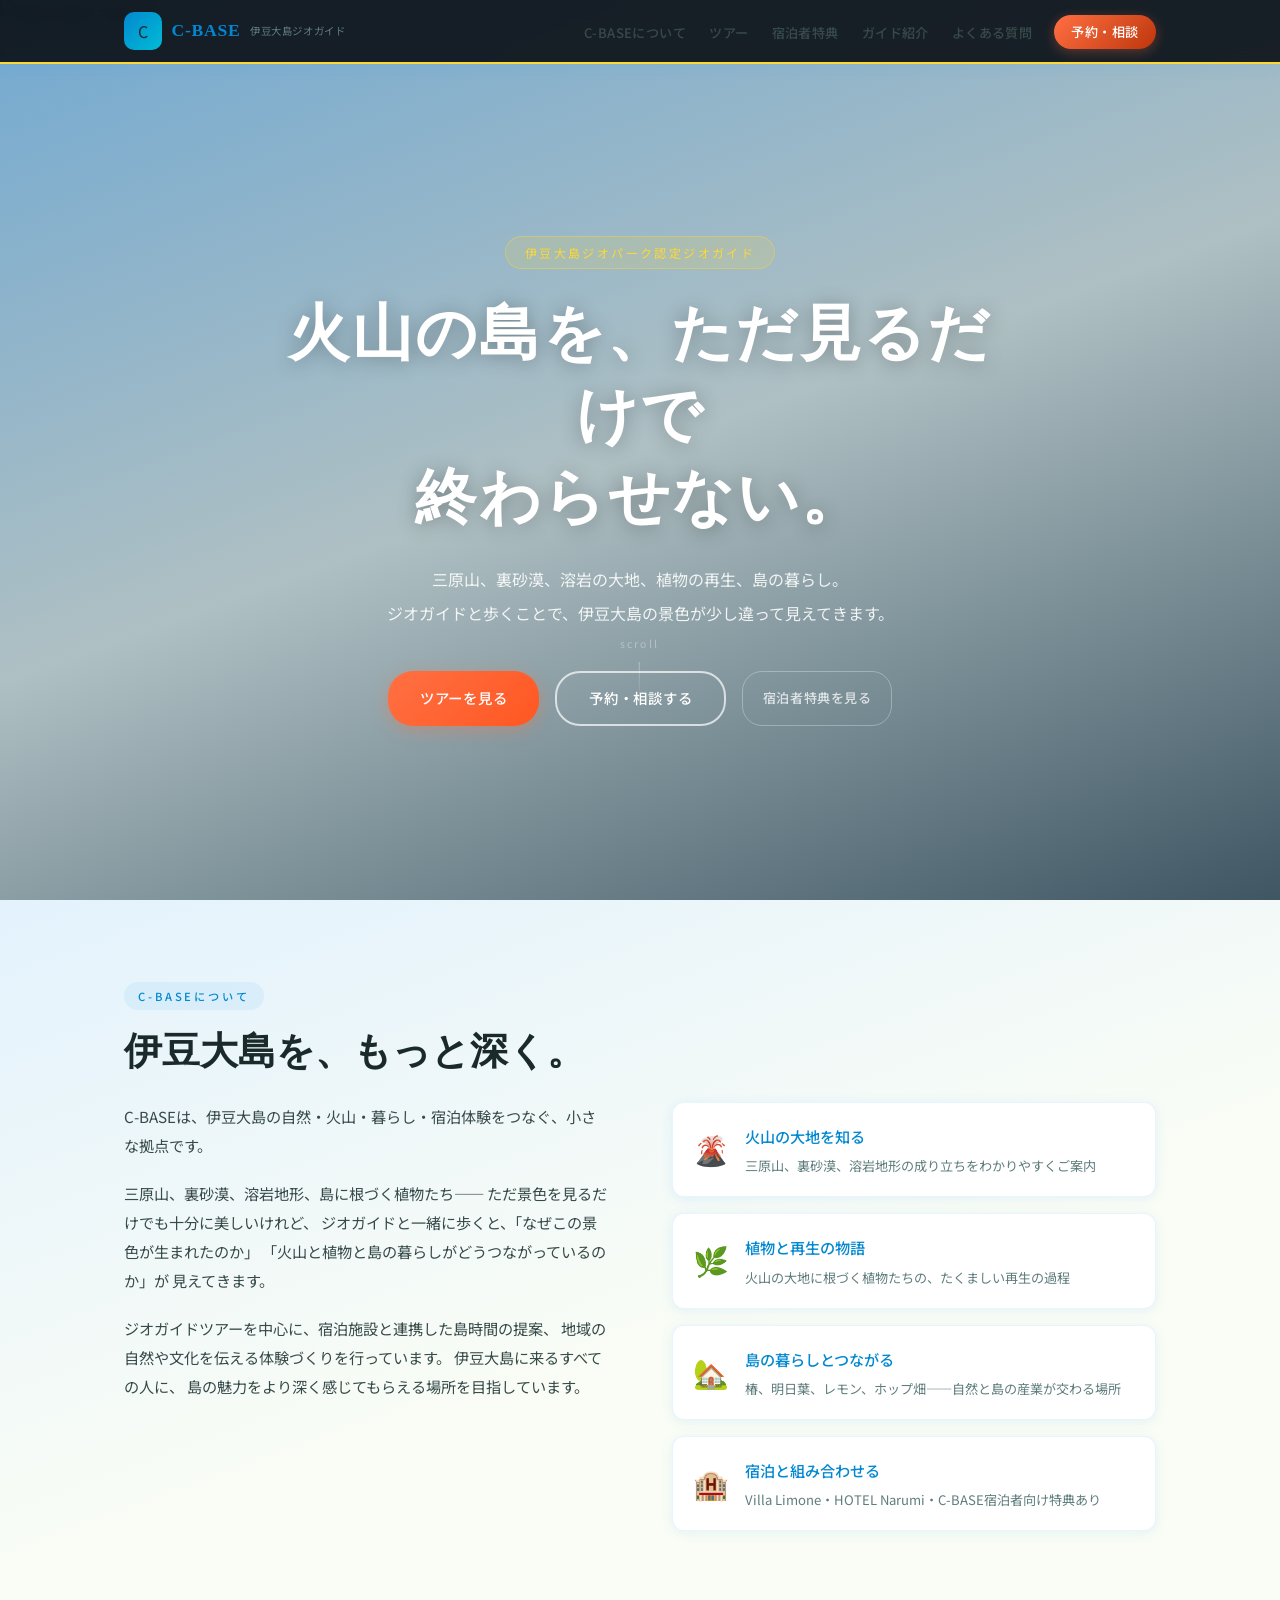
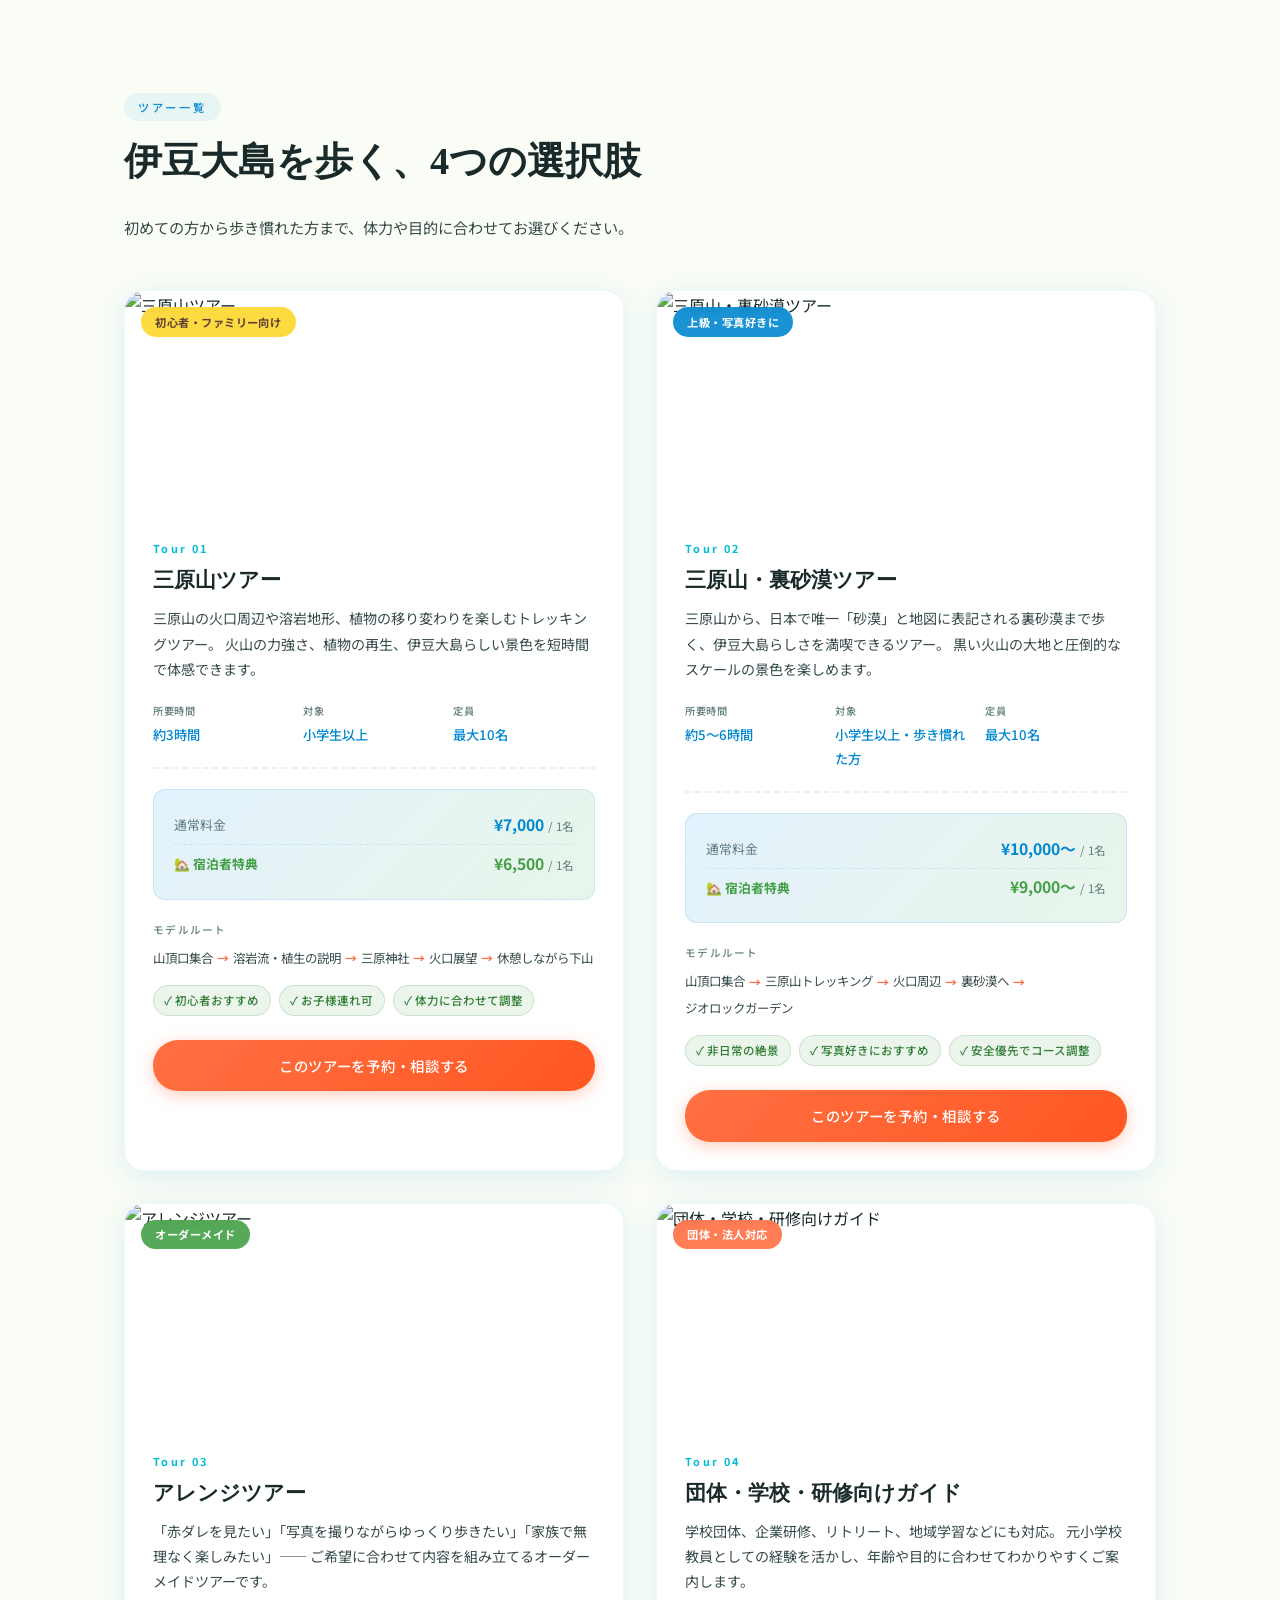
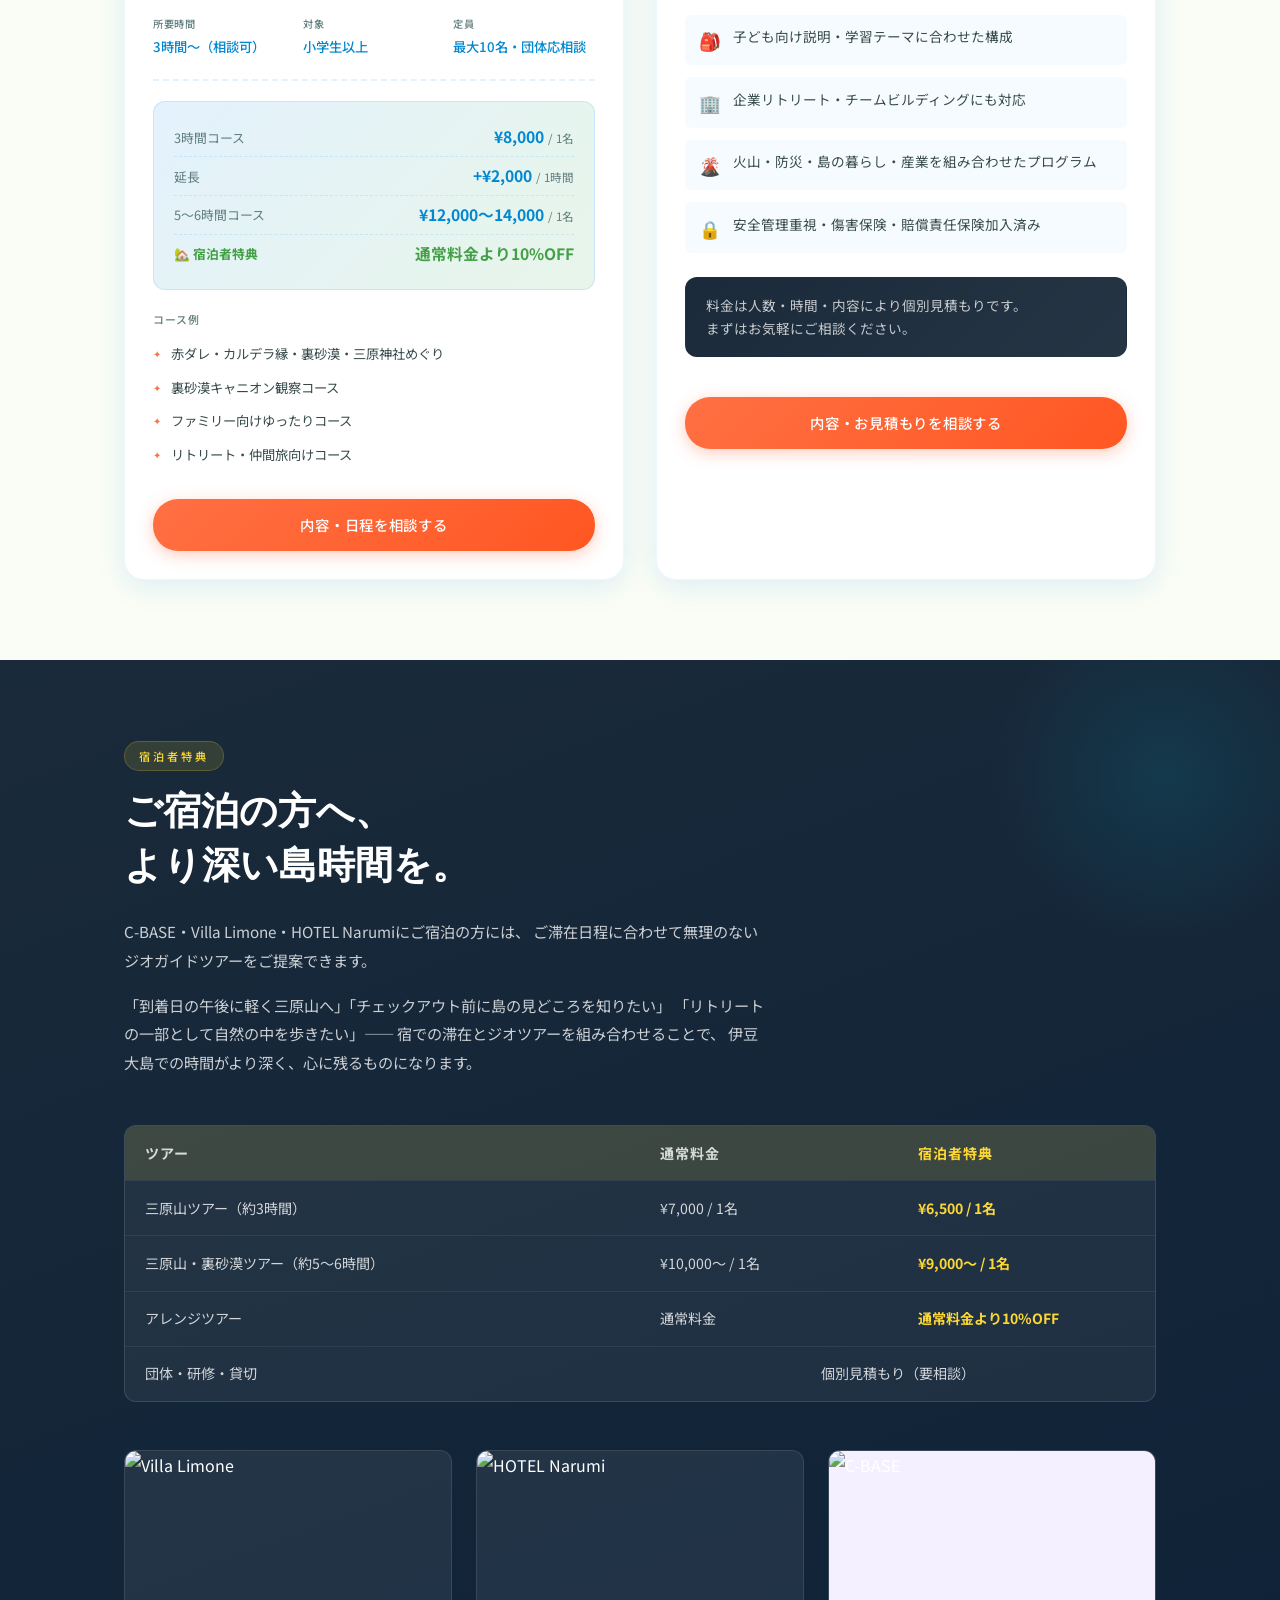
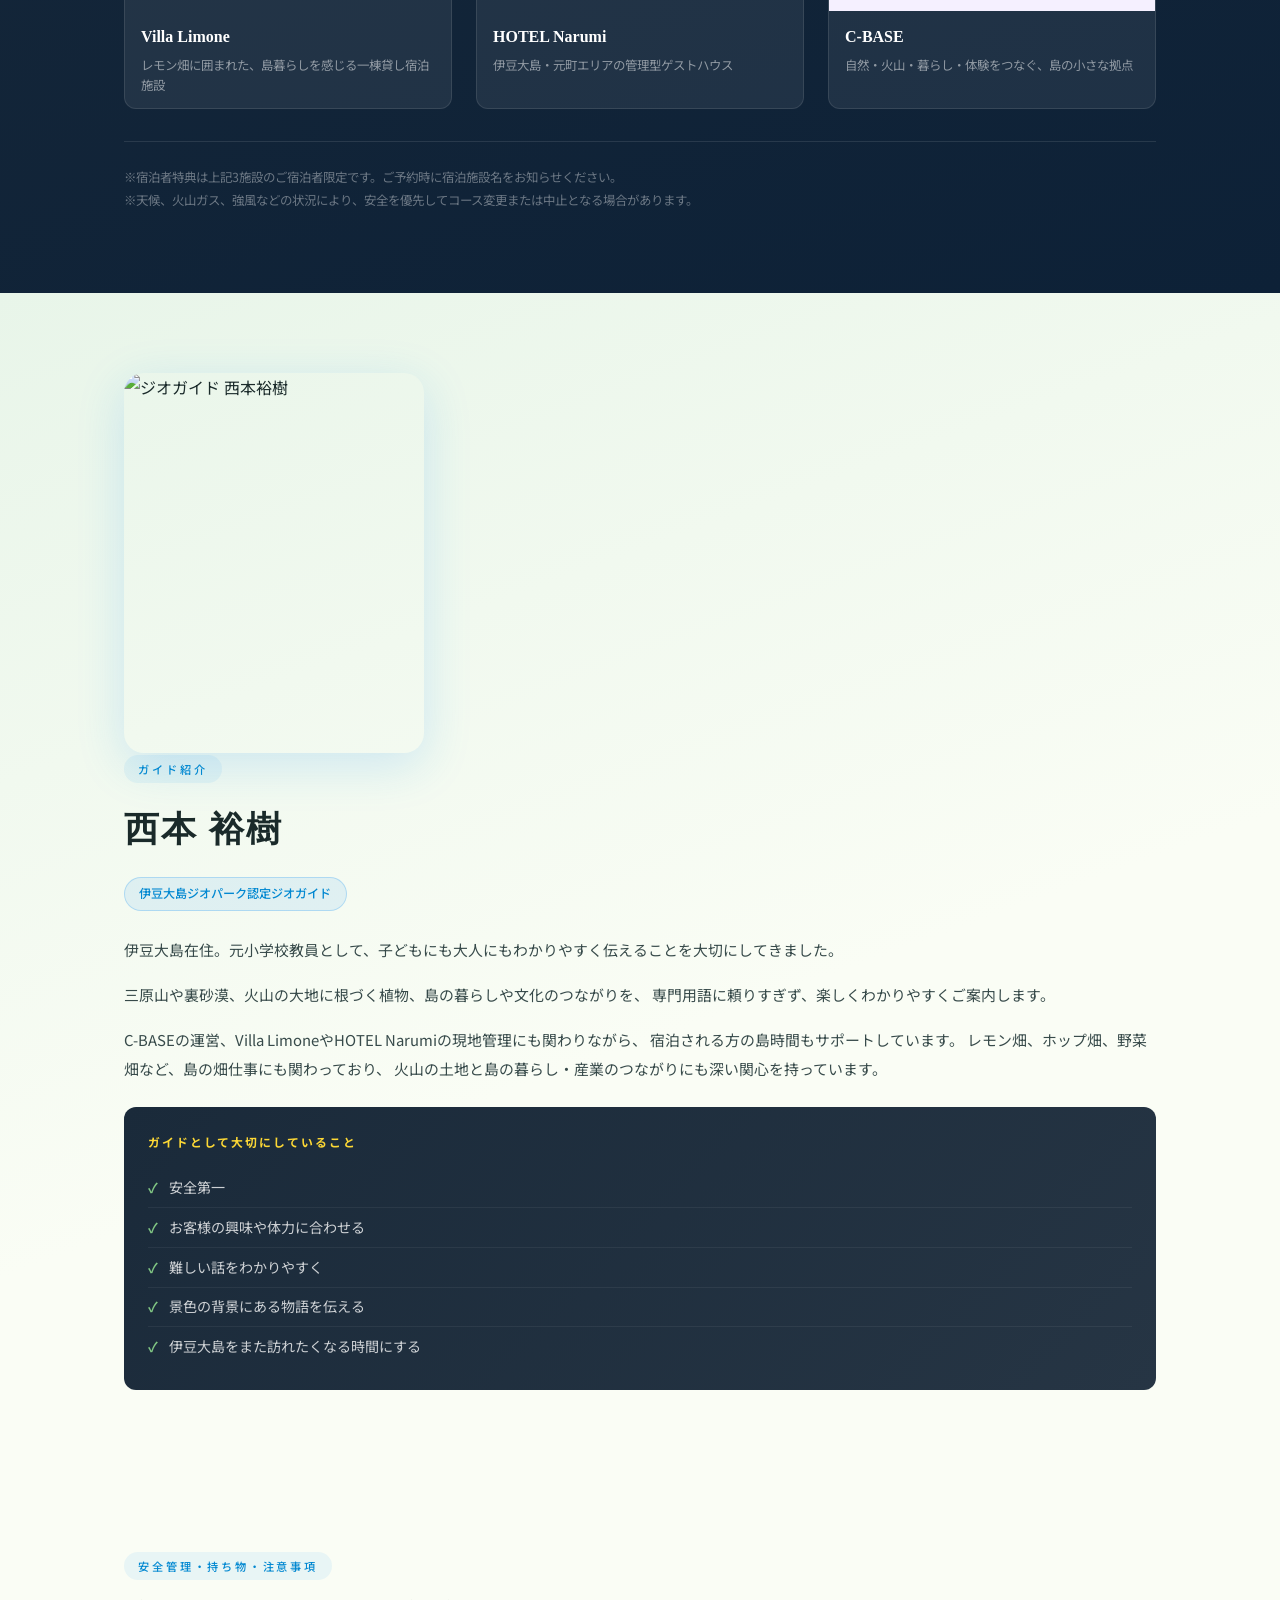
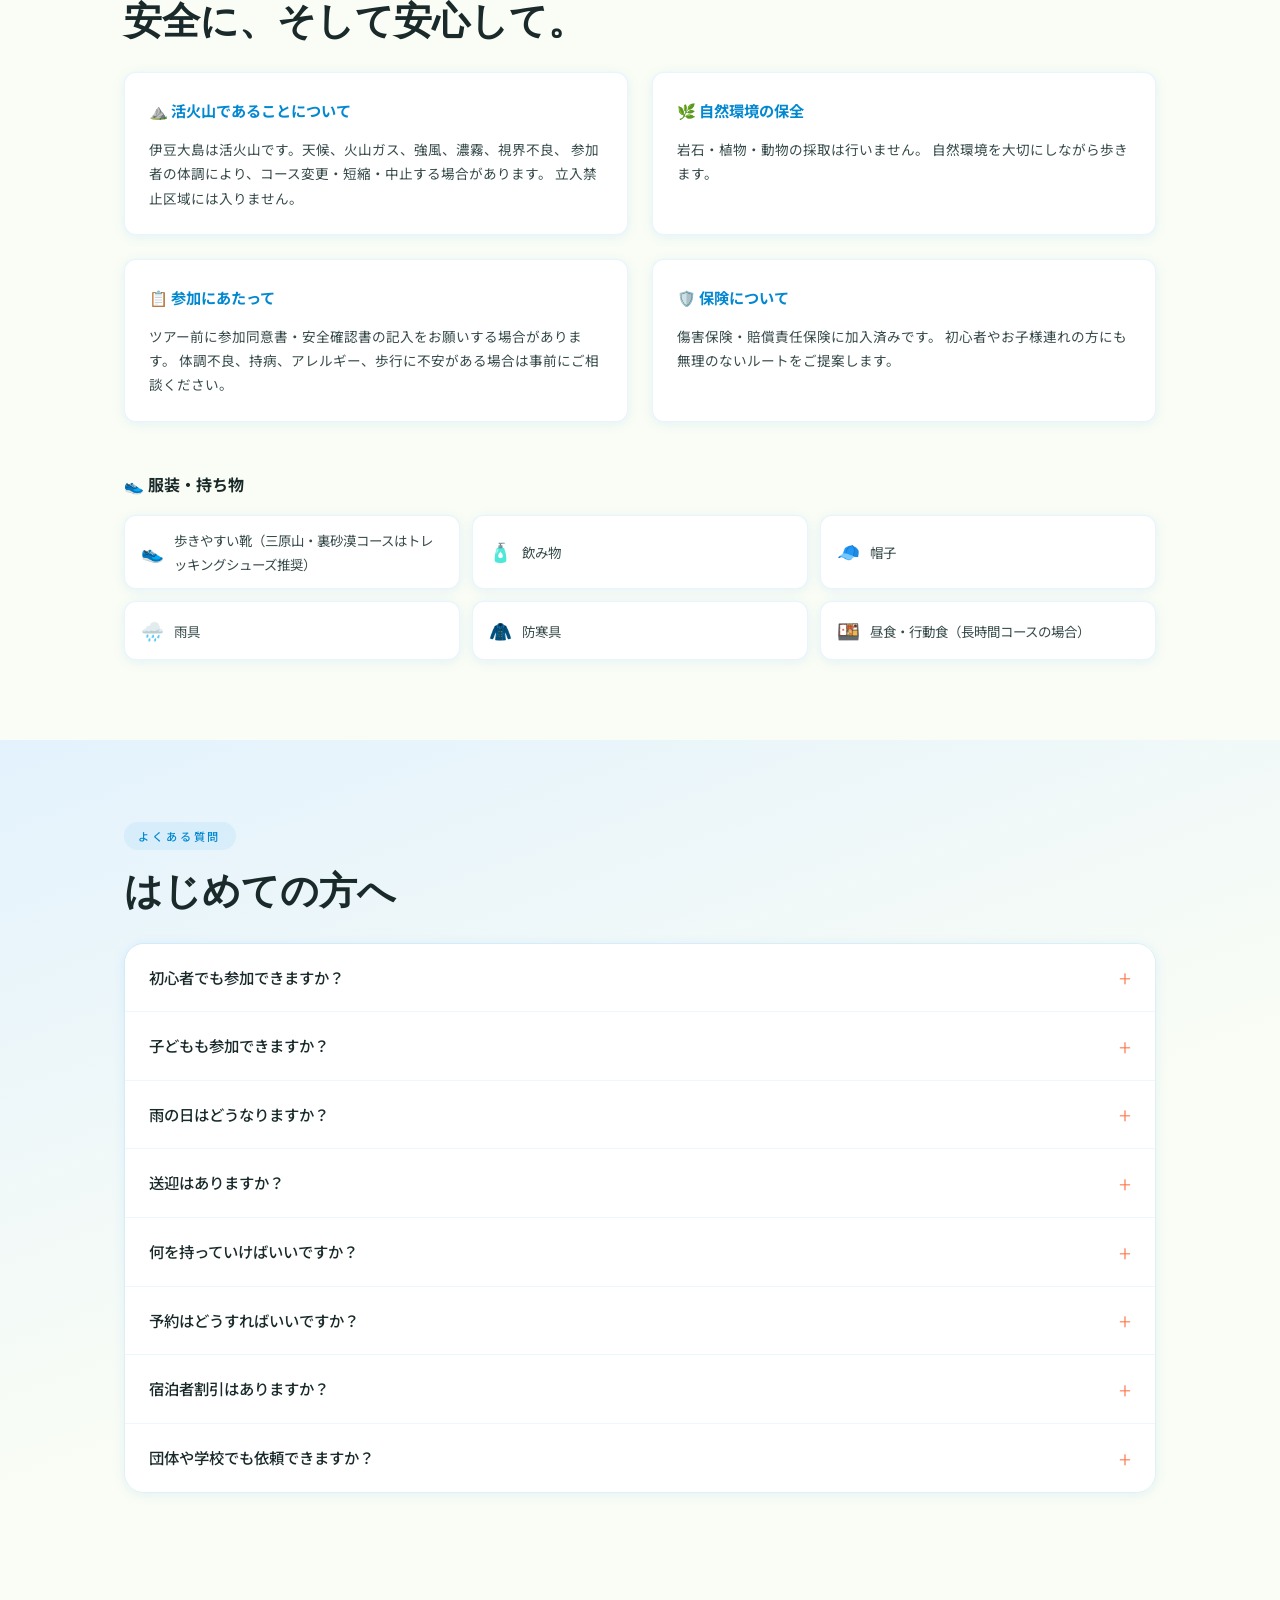
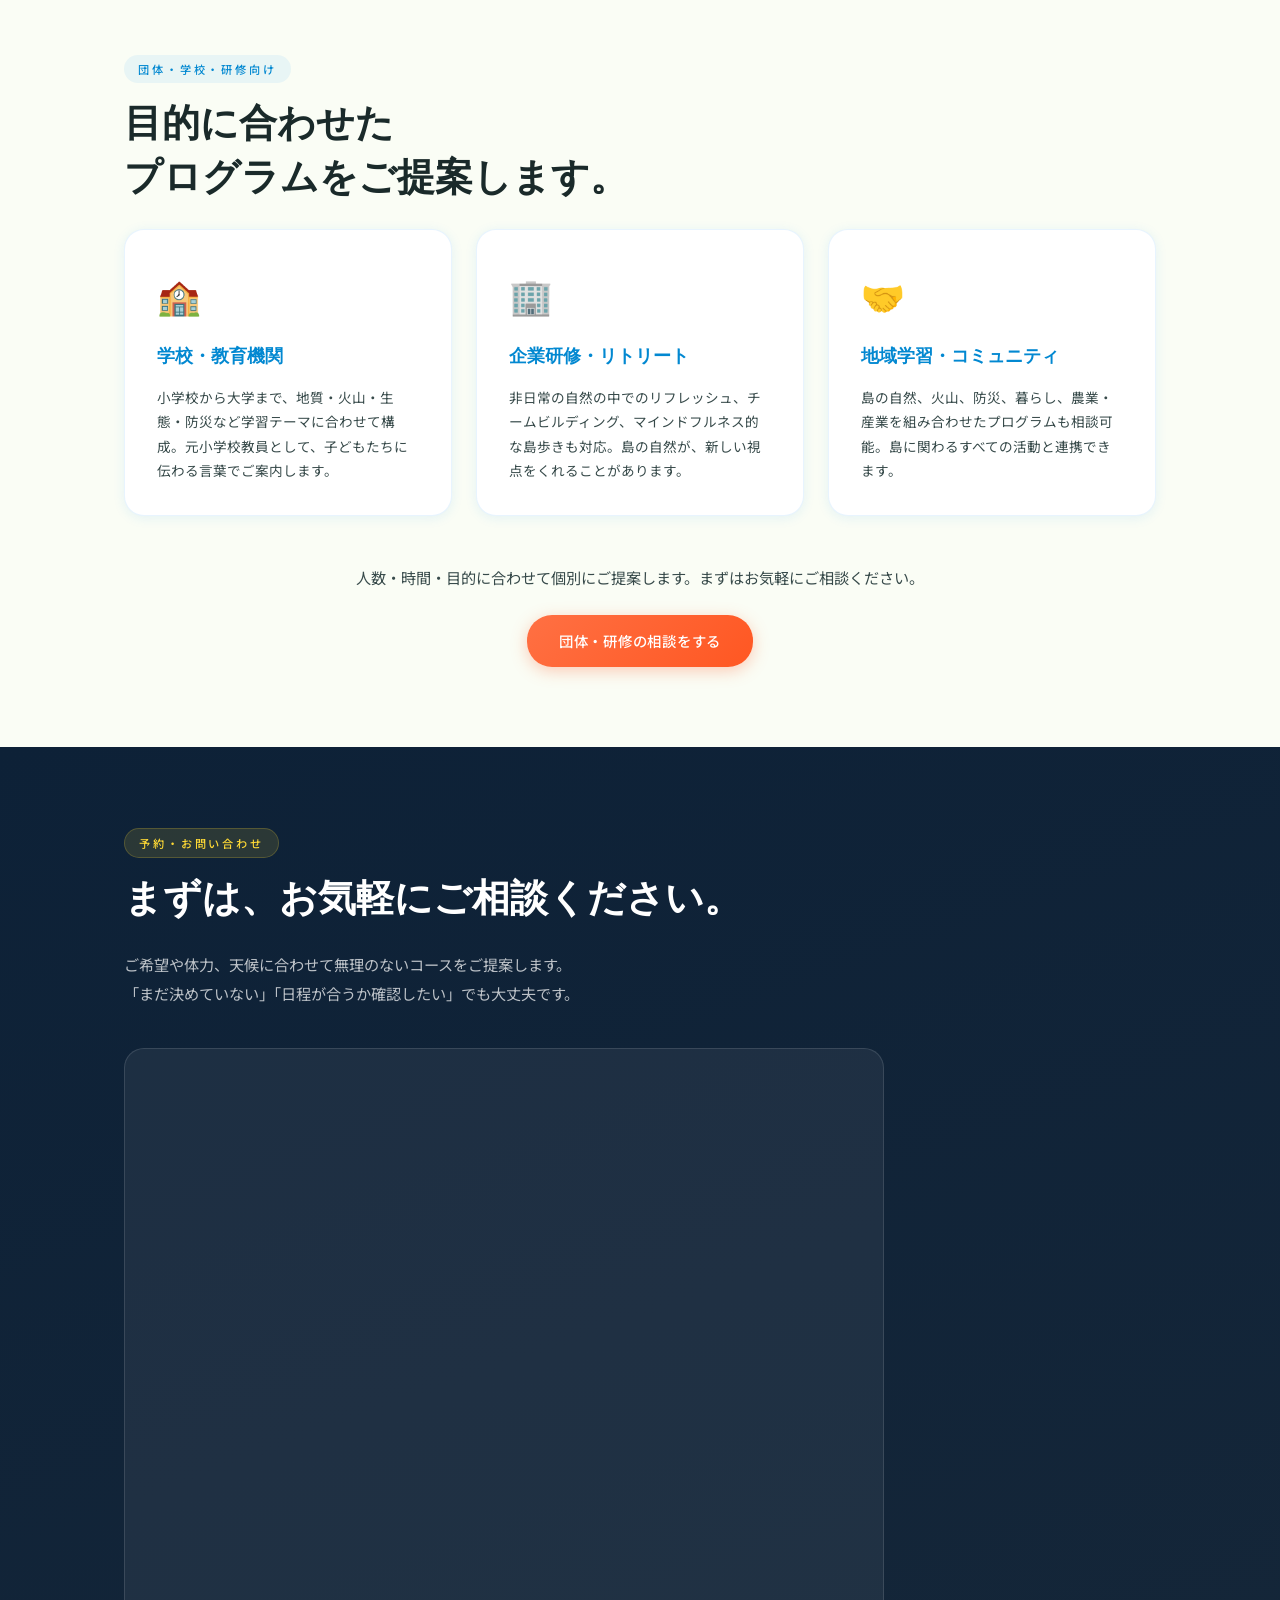
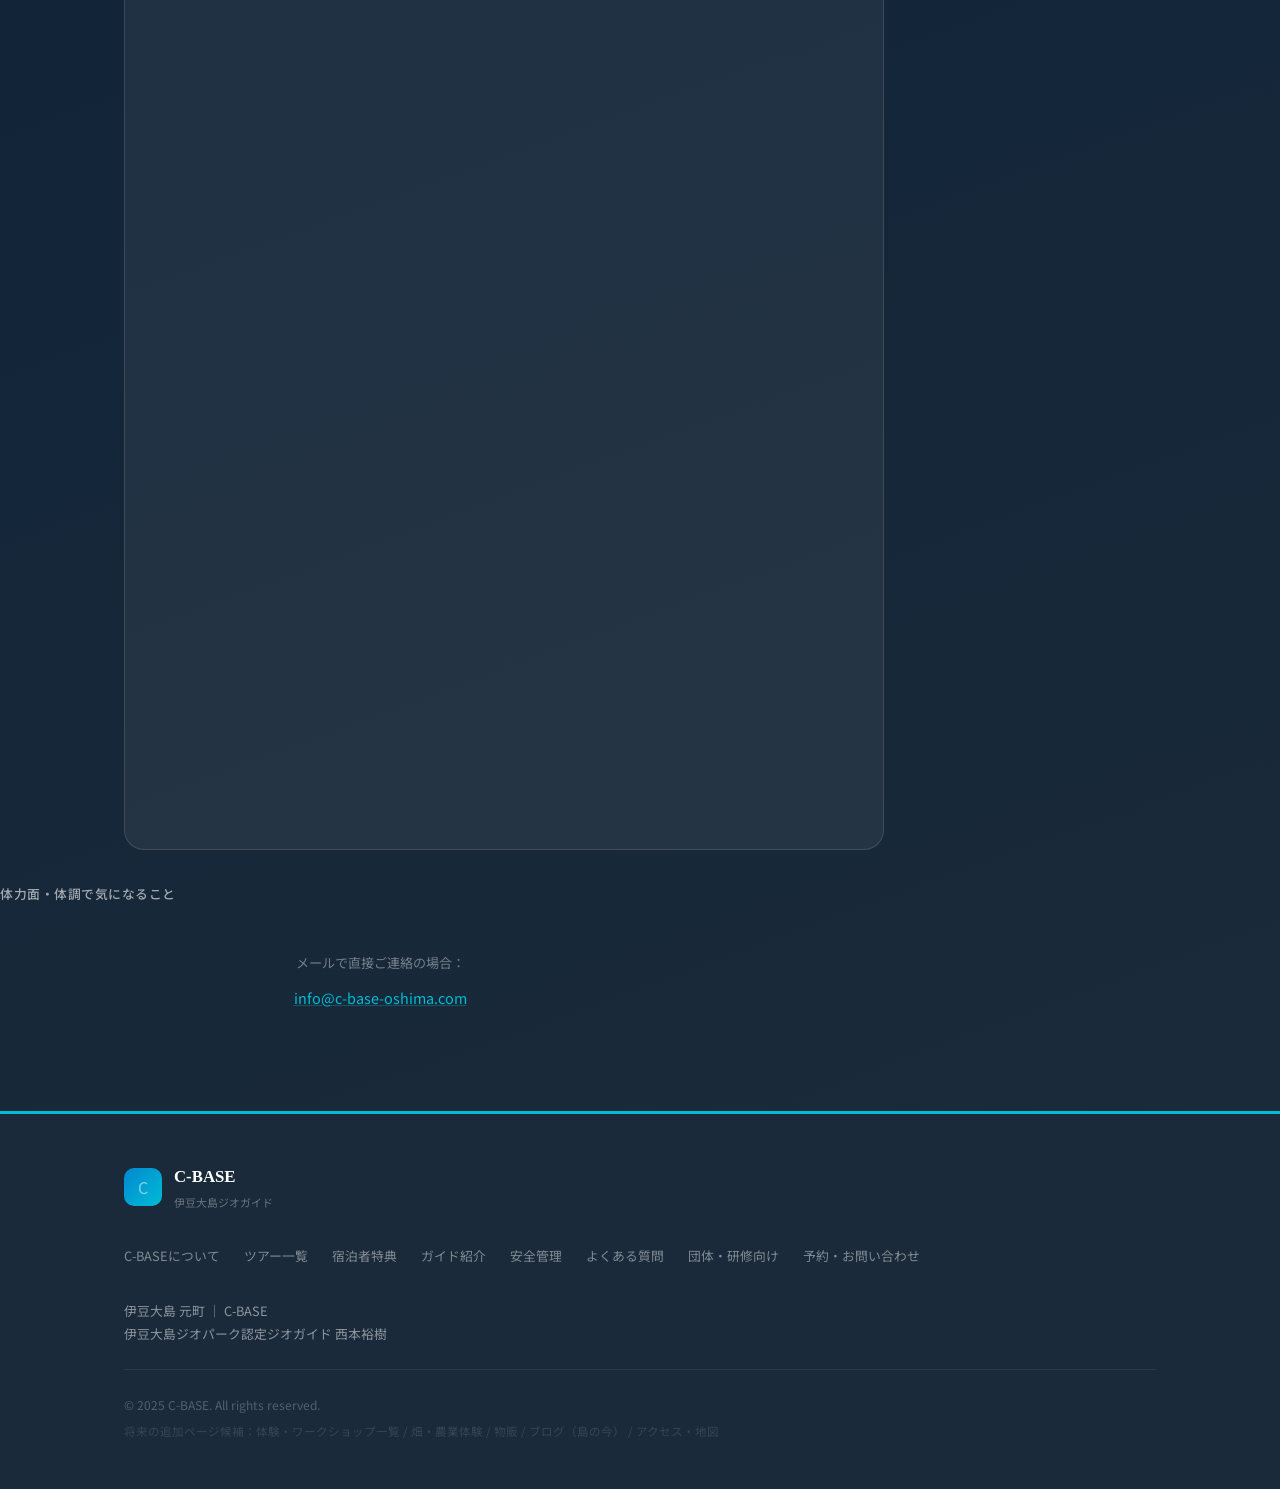
==== commit f3aa435a: "Add files via upload" ====
--- a/index.html
+++ b/index.html
@@ -66,59 +66,9 @@
 
 <!-- ========== HERO ========== -->
 <section class="hero" id="hero">
-  <!-- 仮画像: assets/images/hero-sangenzan.jpg に差し替えてください -->
   <div class="hero-bg">
+    <img src="assets/images/hero.png" alt="伊豆大島の三原山" class="hero-img" />
     <div class="hero-overlay"></div>
-    <div class="hero-lava-texture"></div>
-    <!-- SVG風の火山シルエット（仮ビジュアル） -->
-    <svg class="hero-svg-landscape" viewBox="0 0 1200 600" xmlns="http://www.w3.org/2000/svg" preserveAspectRatio="xMidYMid slice">
-      <defs>
-        <radialGradient id="skyGrad" cx="50%" cy="30%" r="70%">
-          <stop offset="0%" stop-color="#0a1628"/>
-          <stop offset="60%" stop-color="#0d2035"/>
-          <stop offset="100%" stop-color="#1a3a4a"/>
-        </radialGradient>
-        <radialGradient id="sunGrad" cx="50%" cy="50%" r="50%">
-          <stop offset="0%" stop-color="#e8c87a" stop-opacity="0.7"/>
-          <stop offset="100%" stop-color="#e8c87a" stop-opacity="0"/>
-        </radialGradient>
-      </defs>
-      <!-- 空 -->
-      <rect width="1200" height="600" fill="url(#skyGrad)"/>
-      <!-- 星 -->
-      <circle cx="120" cy="80" r="1" fill="#fff" opacity="0.6"/>
-      <circle cx="340" cy="50" r="1.5" fill="#fff" opacity="0.5"/>
-      <circle cx="580" cy="30" r="1" fill="#fff" opacity="0.7"/>
-      <circle cx="820" cy="60" r="1" fill="#fff" opacity="0.4"/>
-      <circle cx="1050" cy="40" r="1.5" fill="#fff" opacity="0.6"/>
-      <circle cx="200" cy="120" r="1" fill="#fff" opacity="0.3"/>
-      <circle cx="950" cy="90" r="1" fill="#fff" opacity="0.5"/>
-      <!-- 月の光 -->
-      <ellipse cx="600" cy="200" rx="300" ry="200" fill="url(#sunGrad)" opacity="0.3"/>
-      <!-- 海（後景） -->
-      <rect x="0" y="420" width="1200" height="180" fill="#0a1e30" opacity="0.8"/>
-      <!-- 海の反射 -->
-      <rect x="0" y="435" width="1200" height="3" fill="#1a4a6a" opacity="0.4"/>
-      <rect x="0" y="455" width="800" height="2" fill="#1a4a6a" opacity="0.3"/>
-      <!-- 遠景山 -->
-      <polygon points="0,420 180,260 360,420" fill="#0d1e2e" opacity="0.9"/>
-      <polygon points="800,420 1000,200 1200,420" fill="#0a1825" opacity="0.9"/>
-      <!-- 三原山 メイン -->
-      <polygon points="200,420 600,140 1000,420" fill="#111b24"/>
-      <!-- カルデラ -->
-      <path d="M 480,210 Q 600,180 720,210 L 700,240 Q 600,215 500,240 Z" fill="#0d1520" opacity="0.8"/>
-      <!-- 噴煙 -->
-      <ellipse cx="600" cy="150" rx="30" ry="20" fill="#334" opacity="0.3"/>
-      <ellipse cx="600" cy="120" rx="20" ry="15" fill="#445" opacity="0.2"/>
-      <!-- 溶岩の黒い大地 -->
-      <rect x="0" y="380" width="1200" height="50" fill="#0d1218"/>
-      <path d="M 0,395 Q 200,375 400,390 Q 600,380 800,392 Q 1000,378 1200,388 L 1200,420 L 0,420 Z" fill="#111820"/>
-      <!-- 植物のシルエット（再生の緑） -->
-      <ellipse cx="150" cy="395" rx="40" ry="18" fill="#1a2e1a" opacity="0.8"/>
-      <ellipse cx="300" cy="400" rx="30" ry="12" fill="#1a2e1a" opacity="0.7"/>
-      <ellipse cx="900" cy="392" rx="35" ry="15" fill="#1a2e1a" opacity="0.8"/>
-      <ellipse cx="1080" cy="398" rx="28" ry="11" fill="#1a2e1a" opacity="0.7"/>
-    </svg>
   </div>
   <div class="hero-content">
     <p class="hero-label">伊豆大島ジオパーク認定ジオガイド</p>
@@ -213,17 +163,7 @@
       <!-- TOUR 1 -->
       <article class="tour-card" id="tour-sangenjzan">
         <div class="tour-card-img">
-          <!-- 差し替え: assets/images/tour-sangenzan.jpg -->
-          <div class="img-placeholder img-volcano">
-            <svg viewBox="0 0 400 220" xmlns="http://www.w3.org/2000/svg">
-              <rect width="400" height="220" fill="#0d1a24"/>
-              <polygon points="0,220 200,60 400,220" fill="#1a2a38"/>
-              <path d="M 160,110 Q 200,90 240,110 L 235,130 Q 200,115 165,130 Z" fill="#111d2a"/>
-              <ellipse cx="90" cy="195" rx="50" ry="20" fill="#1a2e1a" opacity="0.8"/>
-              <ellipse cx="320" cy="198" rx="40" ry="16" fill="#1a2e1a" opacity="0.7"/>
-              <text x="200" y="200" text-anchor="middle" fill="#4a6a4a" font-size="11" font-family="sans-serif">三原山</text>
-            </svg>
-          </div>
+          <img src="assets/images/tour-sangenzan.png" alt="三原山ツアー" loading="lazy" />
           <div class="tour-badge">初心者・ファミリー向け</div>
         </div>
         <div class="tour-card-body">
@@ -283,18 +223,7 @@
       <!-- TOUR 2 -->
       <article class="tour-card" id="tour-urasabaku">
         <div class="tour-card-img">
-          <!-- 差し替え: assets/images/tour-urasabaku.jpg -->
-          <div class="img-placeholder img-desert">
-            <svg viewBox="0 0 400 220" xmlns="http://www.w3.org/2000/svg">
-              <rect width="400" height="220" fill="#0a1520"/>
-              <rect x="0" y="130" width="400" height="90" fill="#111820"/>
-              <path d="M 0,145 Q 100,130 200,140 Q 300,128 400,138 L 400,220 L 0,220 Z" fill="#0d1620"/>
-              <polygon points="0,220 150,70 300,220" fill="#131e2a"/>
-              <polygon points="100,220 320,50 450,220" fill="#0f1820"/>
-              <text x="200" y="110" text-anchor="middle" fill="#3a5a6a" font-size="11" font-family="sans-serif">裏砂漠</text>
-              <ellipse cx="200" cy="160" rx="150" ry="8" fill="#1a2535" opacity="0.5"/>
-            </svg>
-          </div>
+          <img src="assets/images/tour-urasabaku.png" alt="三原山・裏砂漠ツアー" loading="lazy" />
           <div class="tour-badge tour-badge-adv">上級・写真好きに</div>
         </div>
         <div class="tour-card-body">
@@ -354,18 +283,7 @@
       <!-- TOUR 3 -->
       <article class="tour-card" id="tour-arrange">
         <div class="tour-card-img">
-          <!-- 差し替え: assets/images/tour-arrange.jpg -->
-          <div class="img-placeholder img-arrange">
-            <svg viewBox="0 0 400 220" xmlns="http://www.w3.org/2000/svg">
-              <rect width="400" height="220" fill="#0d1a20"/>
-              <circle cx="80" cy="80" r="40" fill="#1a2e3a" opacity="0.8"/>
-              <circle cx="200" cy="60" r="50" fill="#131e2a" opacity="0.9"/>
-              <circle cx="330" cy="90" r="35" fill="#1a2e3a" opacity="0.7"/>
-              <rect x="0" y="160" width="400" height="60" fill="#0a1520"/>
-              <path d="M 0,170 Q 150,155 300,165 Q 360,160 400,168 L 400,220 L 0,220 Z" fill="#0d1a20"/>
-              <text x="200" y="200" text-anchor="middle" fill="#4a6a5a" font-size="11" font-family="sans-serif">アレンジコース</text>
-            </svg>
-          </div>
+          <img src="assets/images/tour-arrange.png" alt="アレンジツアー" loading="lazy" />
           <div class="tour-badge tour-badge-custom">オーダーメイド</div>
         </div>
         <div class="tour-card-body">
@@ -423,19 +341,7 @@
       <!-- TOUR 4 -->
       <article class="tour-card tour-card-group" id="tour-group">
         <div class="tour-card-img">
-          <!-- 差し替え: assets/images/tour-group.jpg -->
-          <div class="img-placeholder img-group">
-            <svg viewBox="0 0 400 220" xmlns="http://www.w3.org/2000/svg">
-              <rect width="400" height="220" fill="#0d1a18"/>
-              <circle cx="140" cy="120" r="25" fill="#1a2e28" opacity="0.9"/>
-              <circle cx="200" cy="100" r="28" fill="#1a3028" opacity="0.9"/>
-              <circle cx="260" cy="120" r="25" fill="#1a2e28" opacity="0.9"/>
-              <circle cx="100" cy="130" r="20" fill="#152820" opacity="0.8"/>
-              <circle cx="300" cy="128" r="20" fill="#152820" opacity="0.8"/>
-              <rect x="0" y="170" width="400" height="50" fill="#0a1510"/>
-              <text x="200" y="200" text-anchor="middle" fill="#3a5a48" font-size="11" font-family="sans-serif">団体・学校・研修</text>
-            </svg>
-          </div>
+          <img src="assets/images/tour-group.png" alt="団体・学校・研修向けガイド" loading="lazy" />
           <div class="tour-badge tour-badge-group">団体・法人対応</div>
         </div>
         <div class="tour-card-body">
@@ -522,25 +428,22 @@
 
     <div class="properties-grid">
       <div class="property-card">
-        <!-- 差し替え: assets/images/villa-limone.jpg -->
-        <div class="img-placeholder img-villa">
-          <span>Villa Limone</span>
+        <div class="prop-img">
+          <img src="assets/images/villa-limone.png" alt="Villa Limone" loading="lazy" />
         </div>
         <h4>Villa Limone</h4>
         <p>レモン畑に囲まれた、島暮らしを感じる一棟貸し宿泊施設</p>
       </div>
       <div class="property-card">
-        <!-- 差し替え: assets/images/hotel-narumi.jpg -->
-        <div class="img-placeholder img-narumi">
-          <span>HOTEL Narumi</span>
+        <div class="prop-img">
+          <img src="assets/images/hotel-narumi.png" alt="HOTEL Narumi" loading="lazy" />
         </div>
         <h4>HOTEL Narumi</h4>
         <p>伊豆大島・元町エリアの管理型ゲストハウス</p>
       </div>
       <div class="property-card">
-        <!-- 差し替え: assets/images/c-base.jpg -->
-        <div class="img-placeholder img-cbase">
-          <span>C-BASE</span>
+        <div class="prop-img">
+          <img src="assets/images/c-base-logo.png" alt="C-BASE" loading="lazy" style="object-fit:contain;background:#f5f0ff;" />
         </div>
         <h4>C-BASE</h4>
         <p>自然・火山・暮らし・体験をつなぐ、島の小さな拠点</p>
@@ -559,14 +462,9 @@
   <div class="container">
     <div class="guide-inner">
       <div class="guide-photo">
-        <!-- 差し替え: assets/images/guide-nishimoto.jpg -->
-        <div class="img-placeholder img-guide">
-          <svg viewBox="0 0 300 380" xmlns="http://www.w3.org/2000/svg">
-            <rect width="300" height="380" fill="#0d1a20"/>
-            <ellipse cx="150" cy="130" rx="60" ry="65" fill="#1a2e3a"/>
-            <ellipse cx="150" cy="310" rx="100" ry="80" fill="#1a2e3a"/>
-            <text x="150" y="200" text-anchor="middle" fill="#4a7a8a" font-size="12" font-family="sans-serif">ガイド写真</text>
-          </svg>
+        <div class="guide-img-wrap">
+          <img src="assets/images/guide.png" alt="ジオガイド 西本裕樹" loading="lazy" />
+        </div>
         </div>
       </div>
       <div class="guide-content">
--- a/styles.css
+++ b/styles.css
@@ -78,6 +78,7 @@
 .hero{position:relative;height:100vh;min-height:600px;display:flex;align-items:center;justify-content:center;overflow:hidden}
 .hero-bg{position:absolute;inset:0}
 .hero-svg-landscape{position:absolute;inset:0;width:100%;height:100%;object-fit:cover}
+.hero-img{position:absolute;inset:0;width:100%;height:100%;object-fit:cover;object-position:center}
 .hero-overlay{position:absolute;inset:0;background:linear-gradient(160deg,rgba(2,100,180,.55) 0%,rgba(0,50,80,.3) 50%,rgba(0,30,50,.75) 100%);z-index:1}
 .hero-wave{position:absolute;bottom:0;left:0;right:0;z-index:2}
 .hero-content{position:relative;z-index:3;text-align:center;color:#fff;padding:0 var(--gutter);max-width:800px;margin-top:62px}
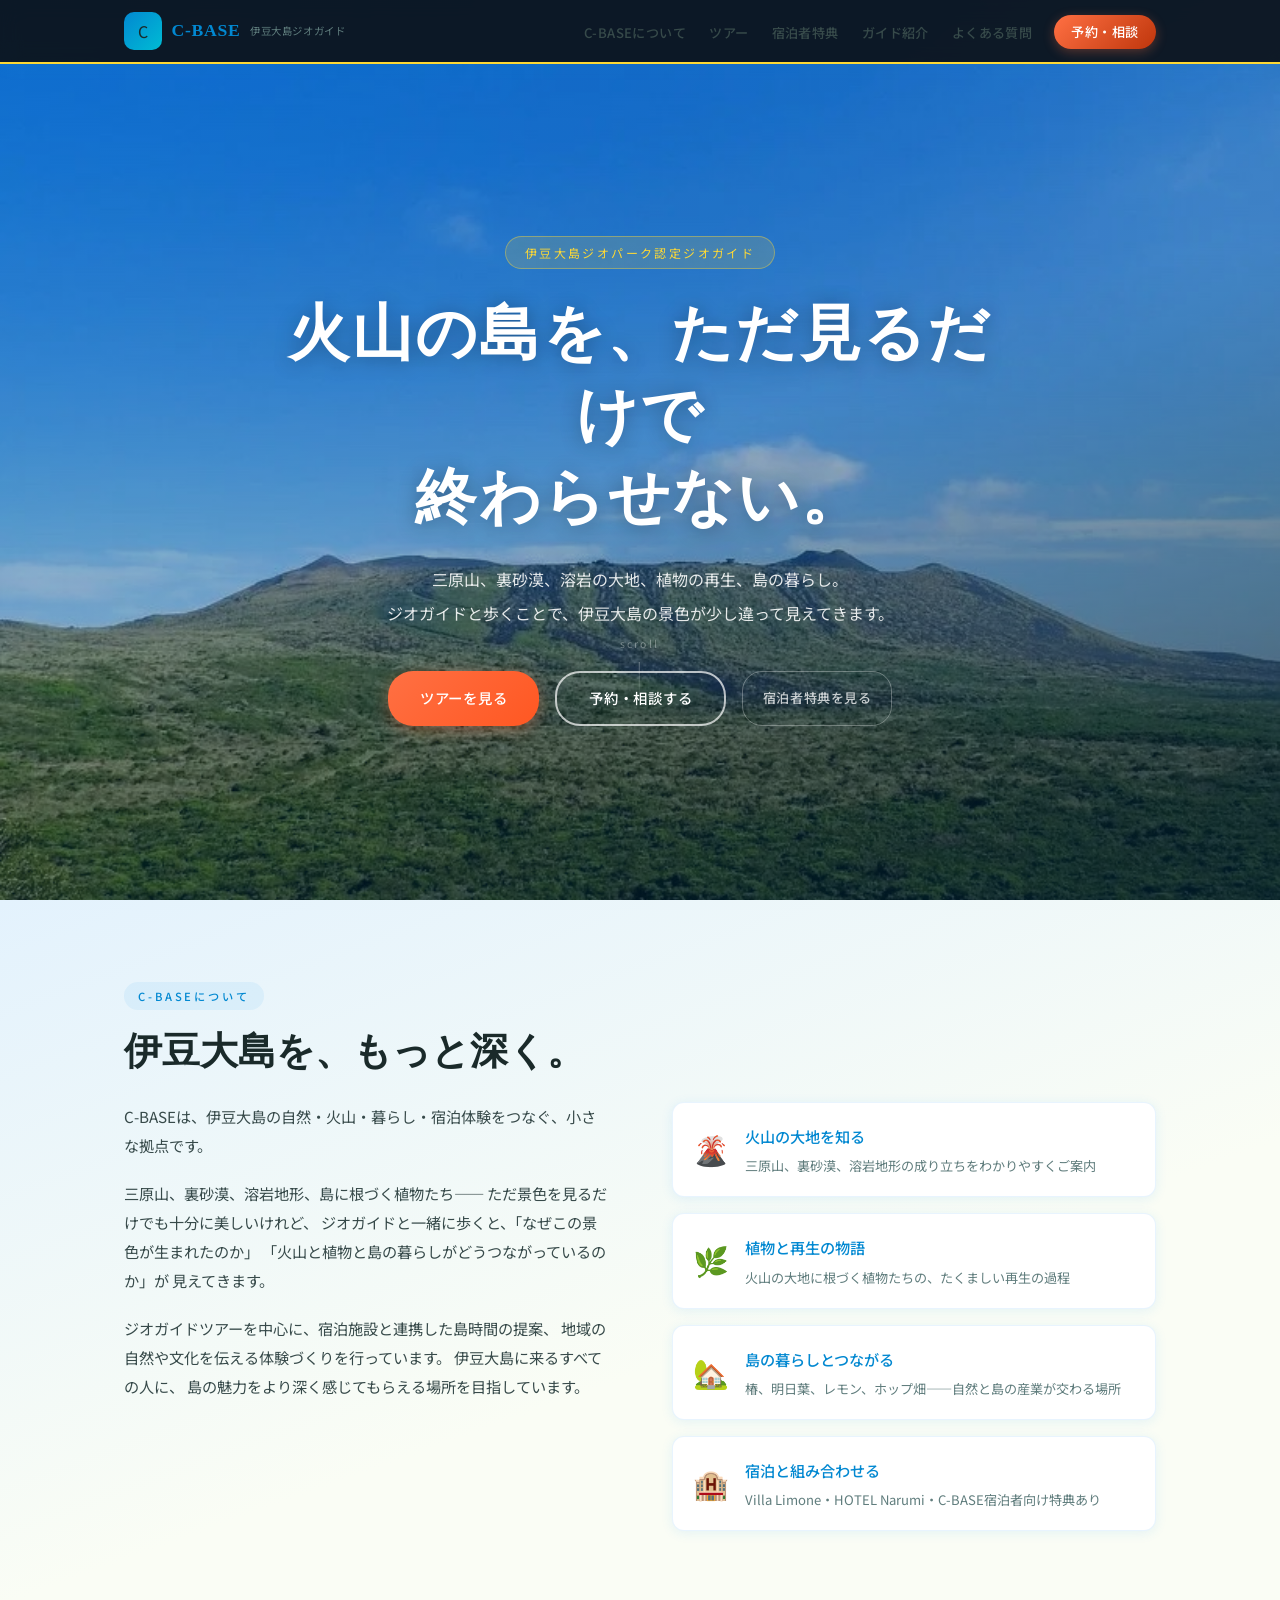
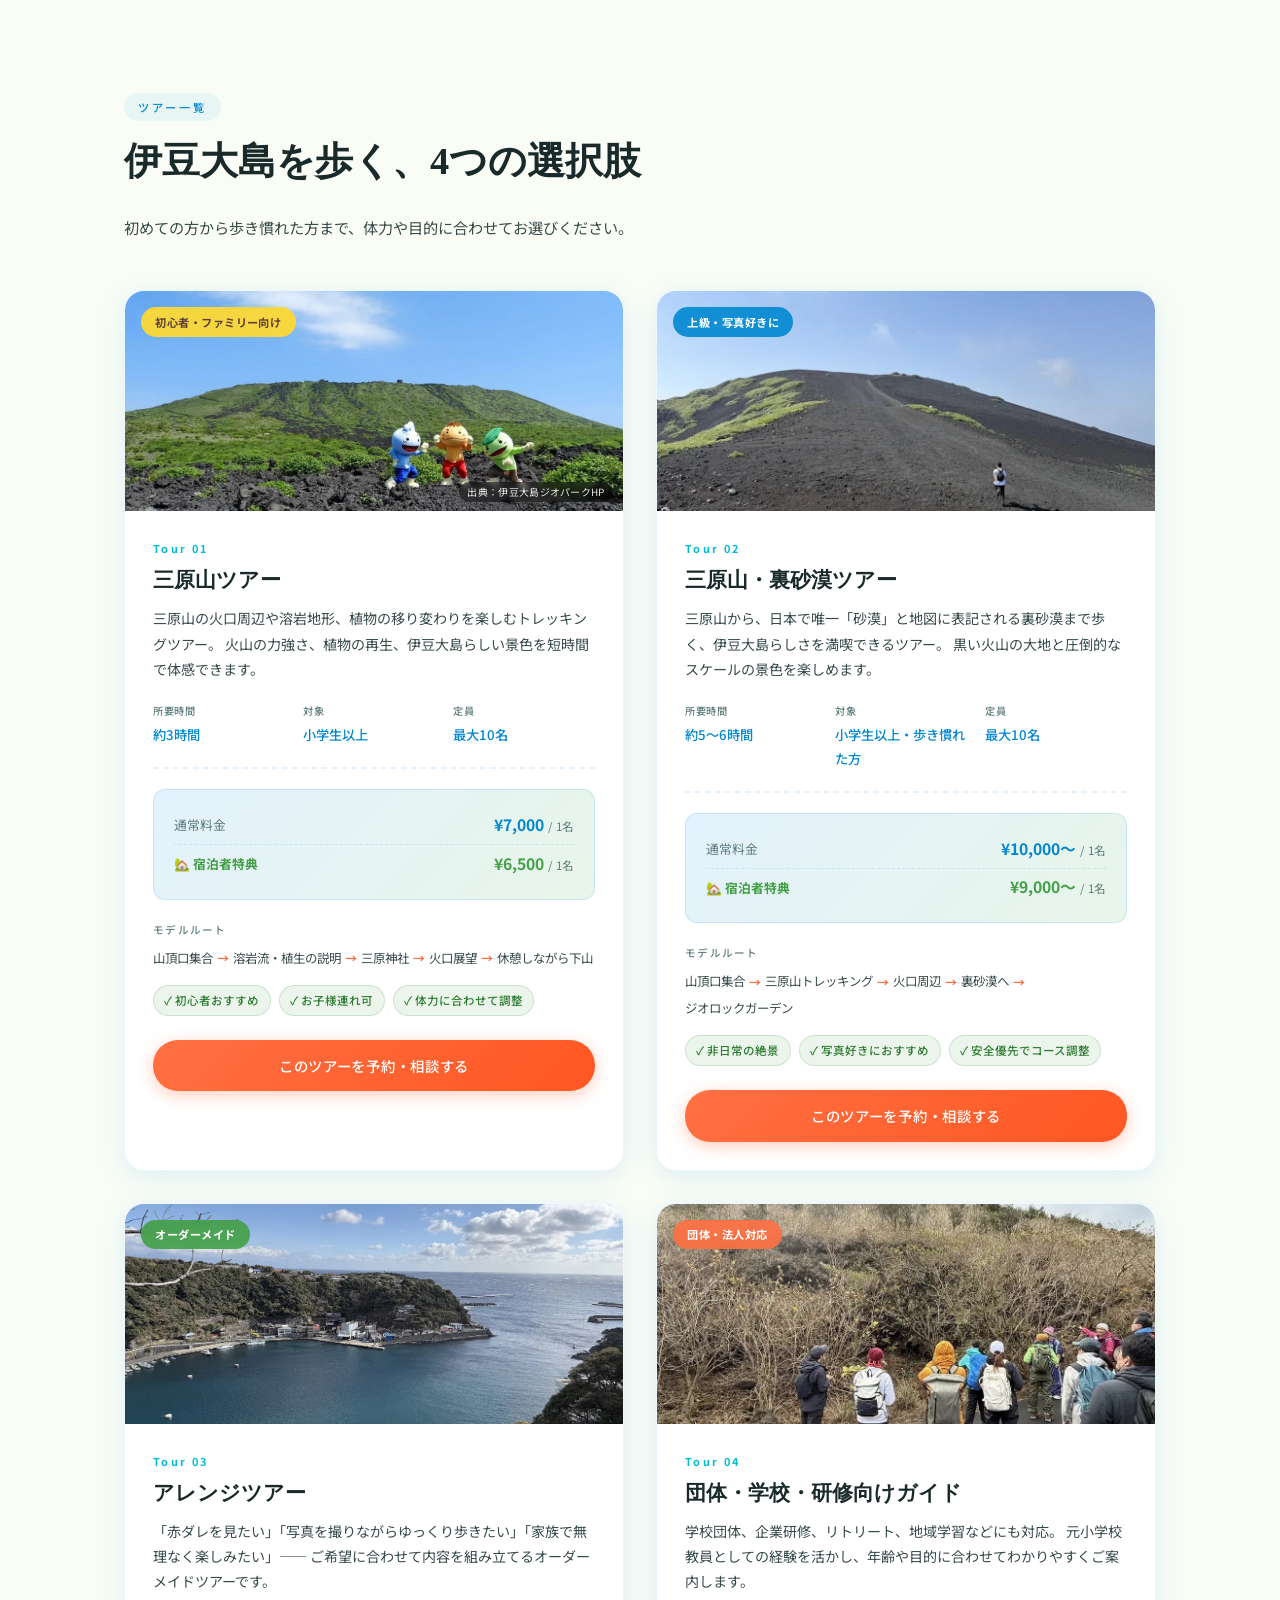
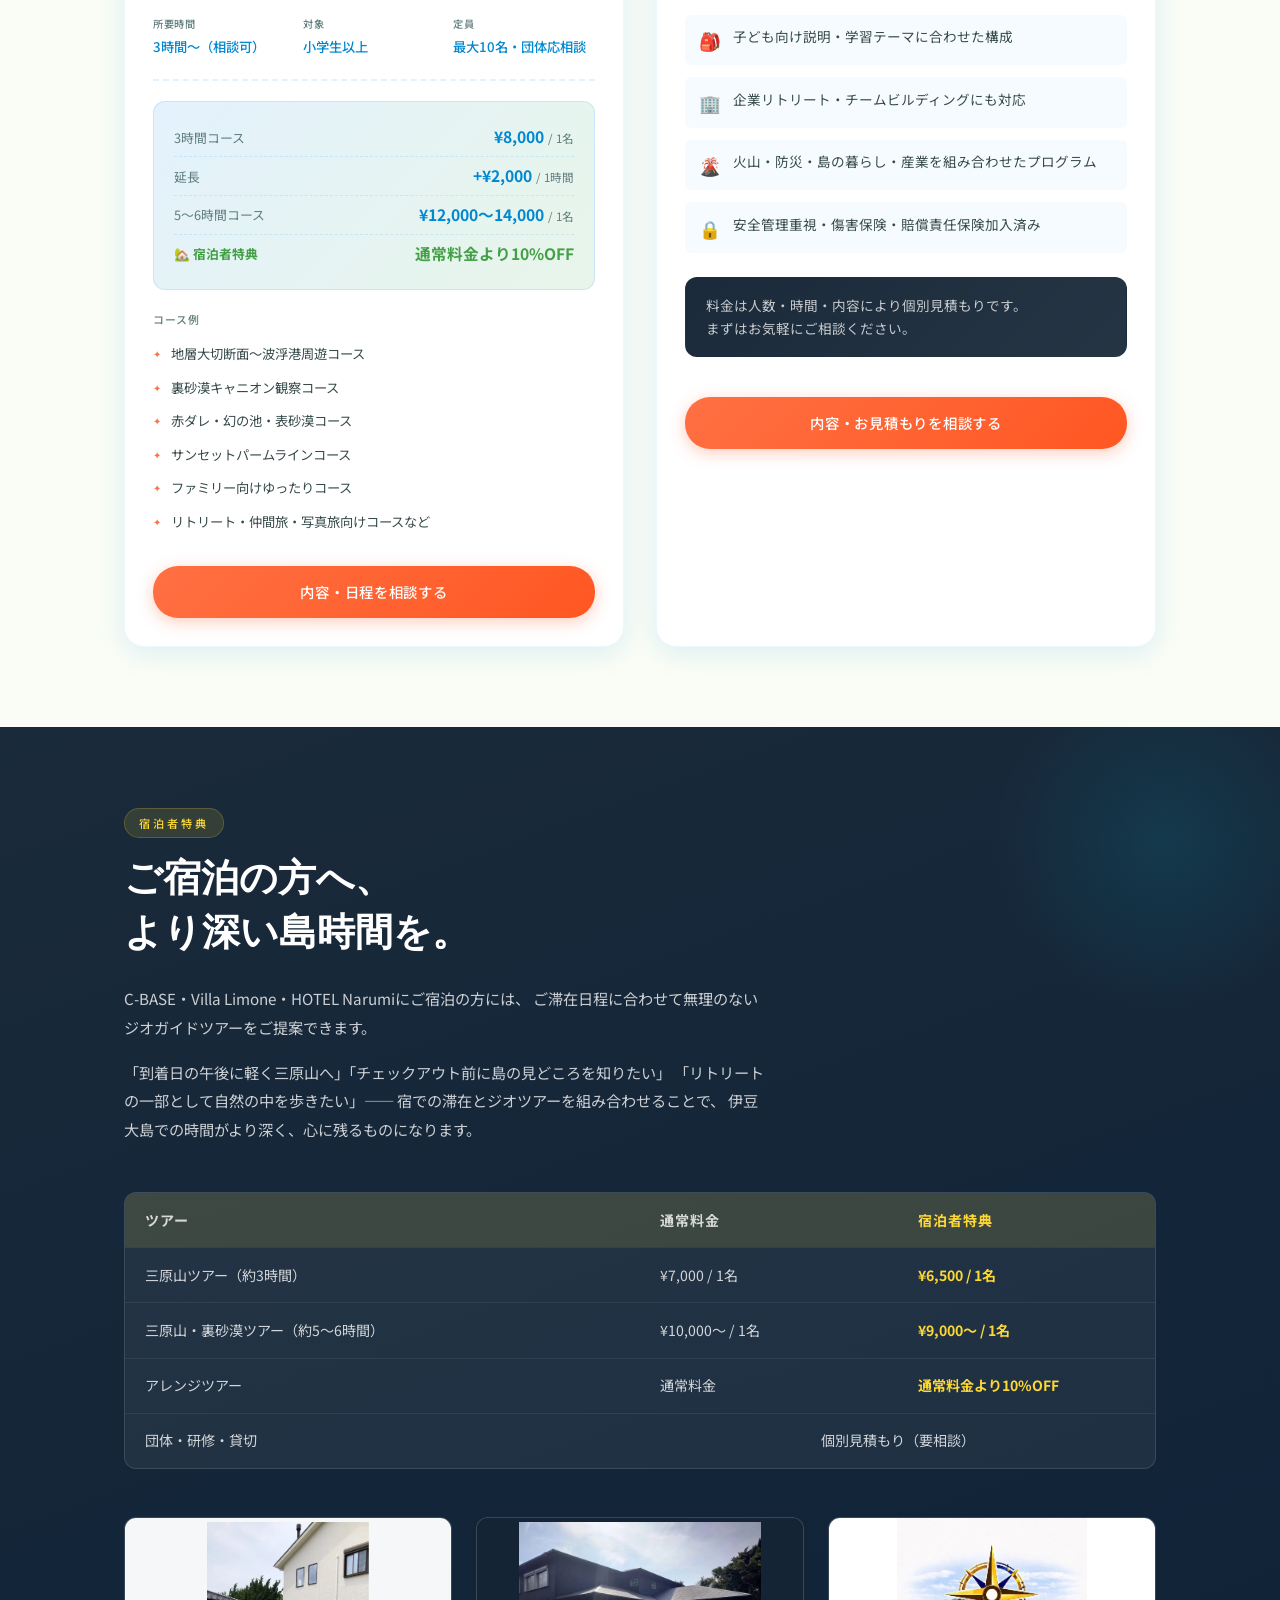
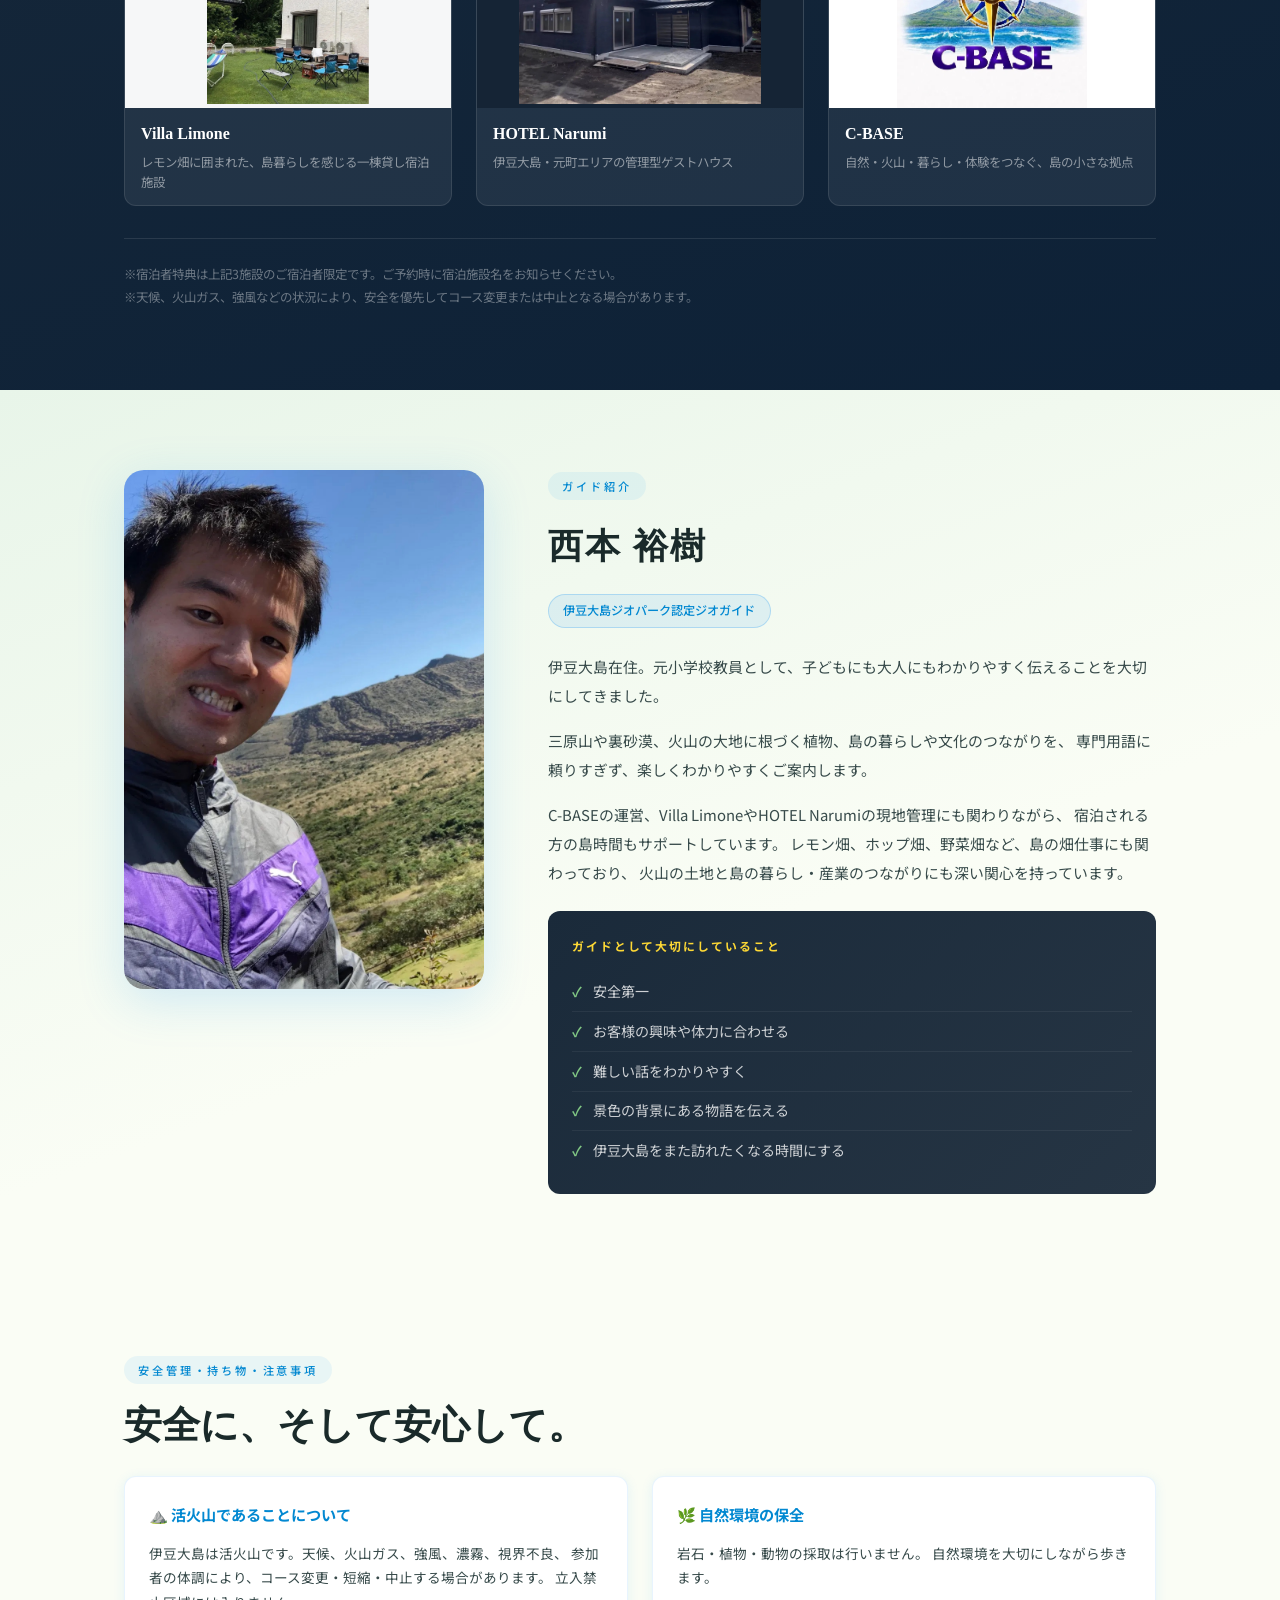
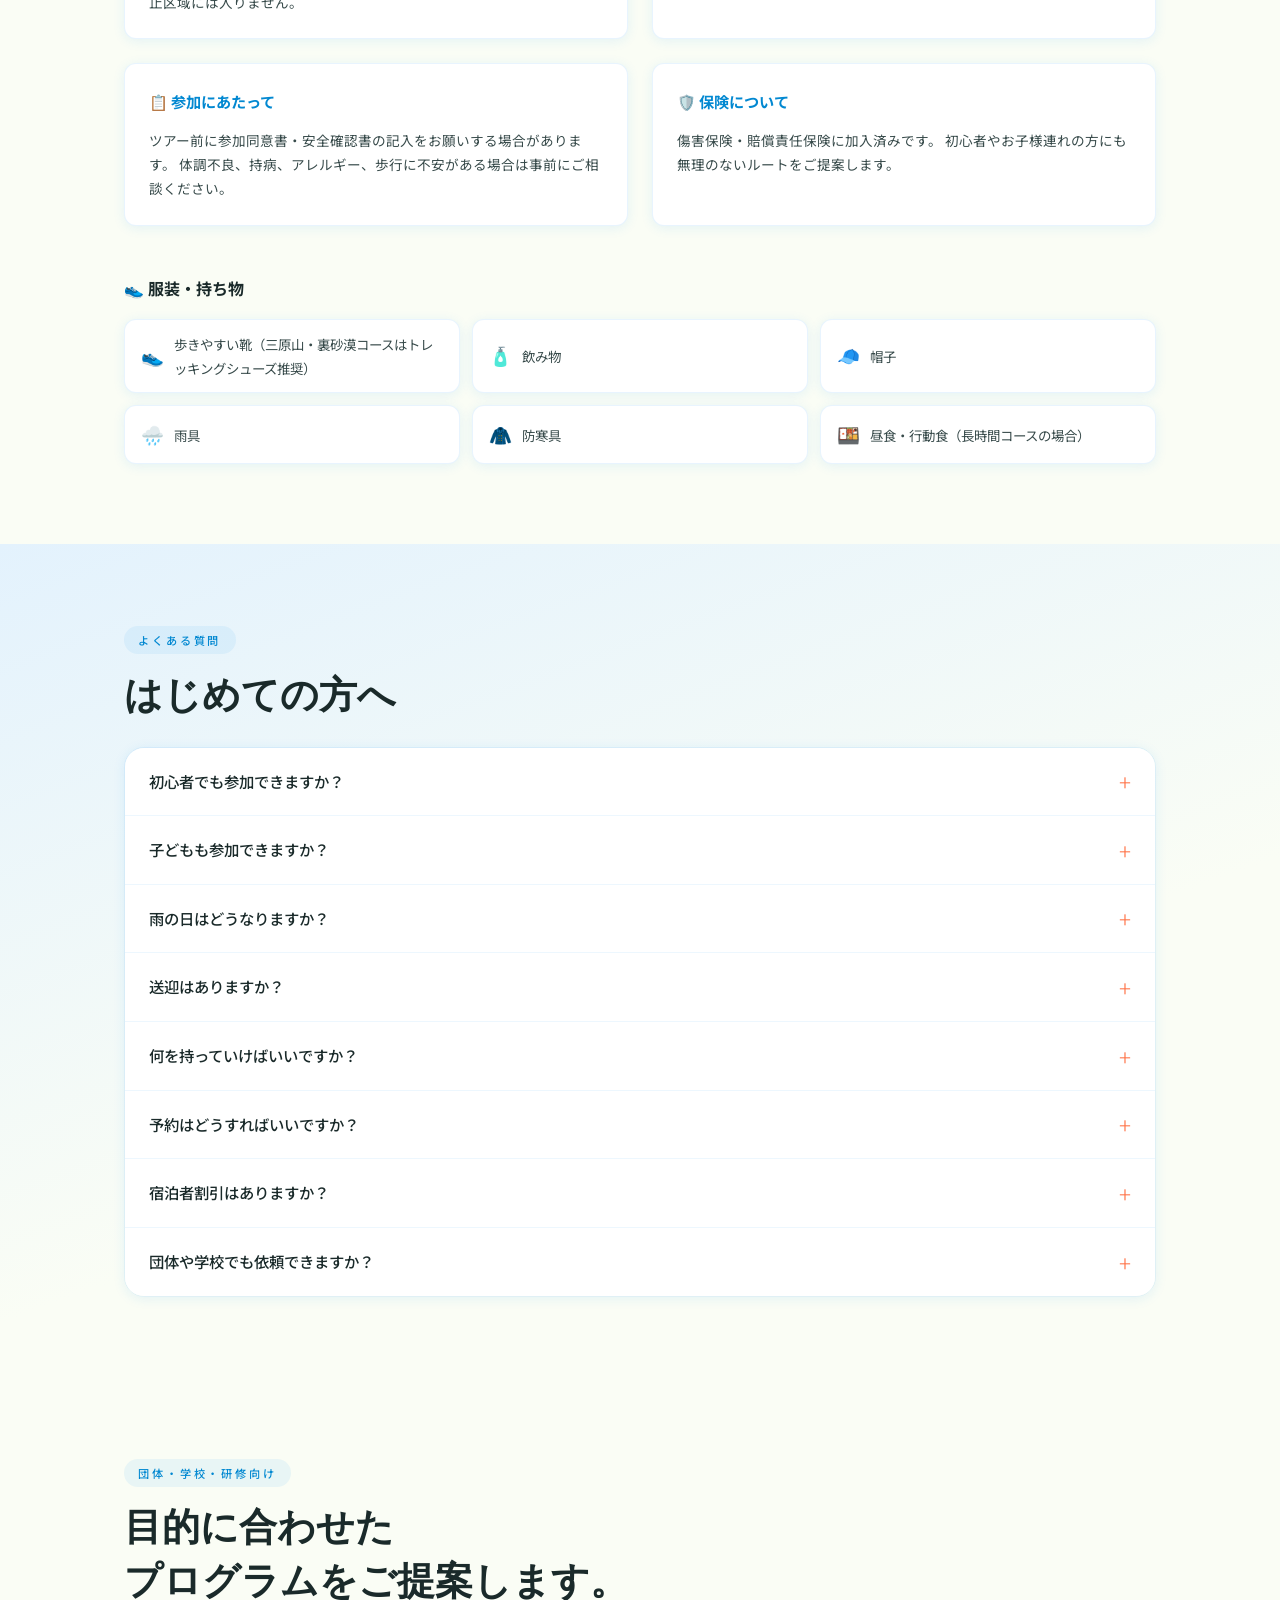
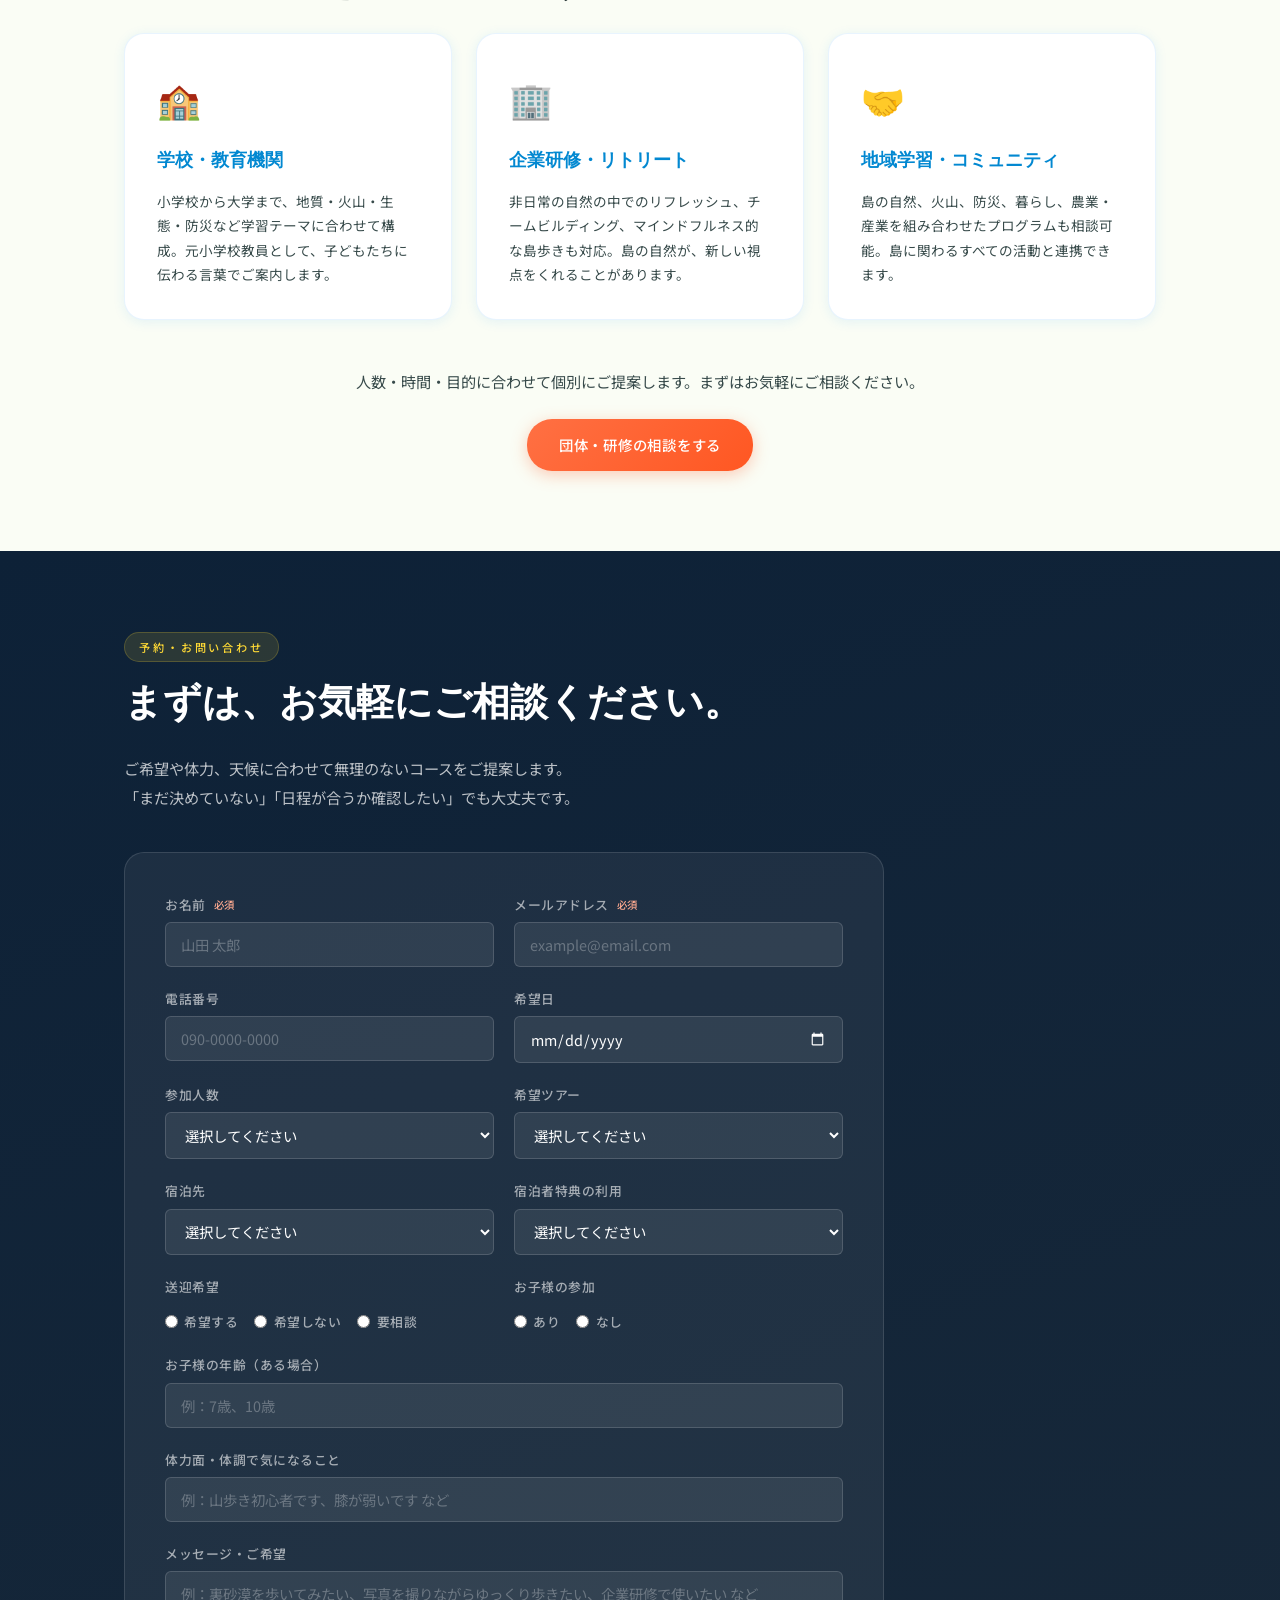
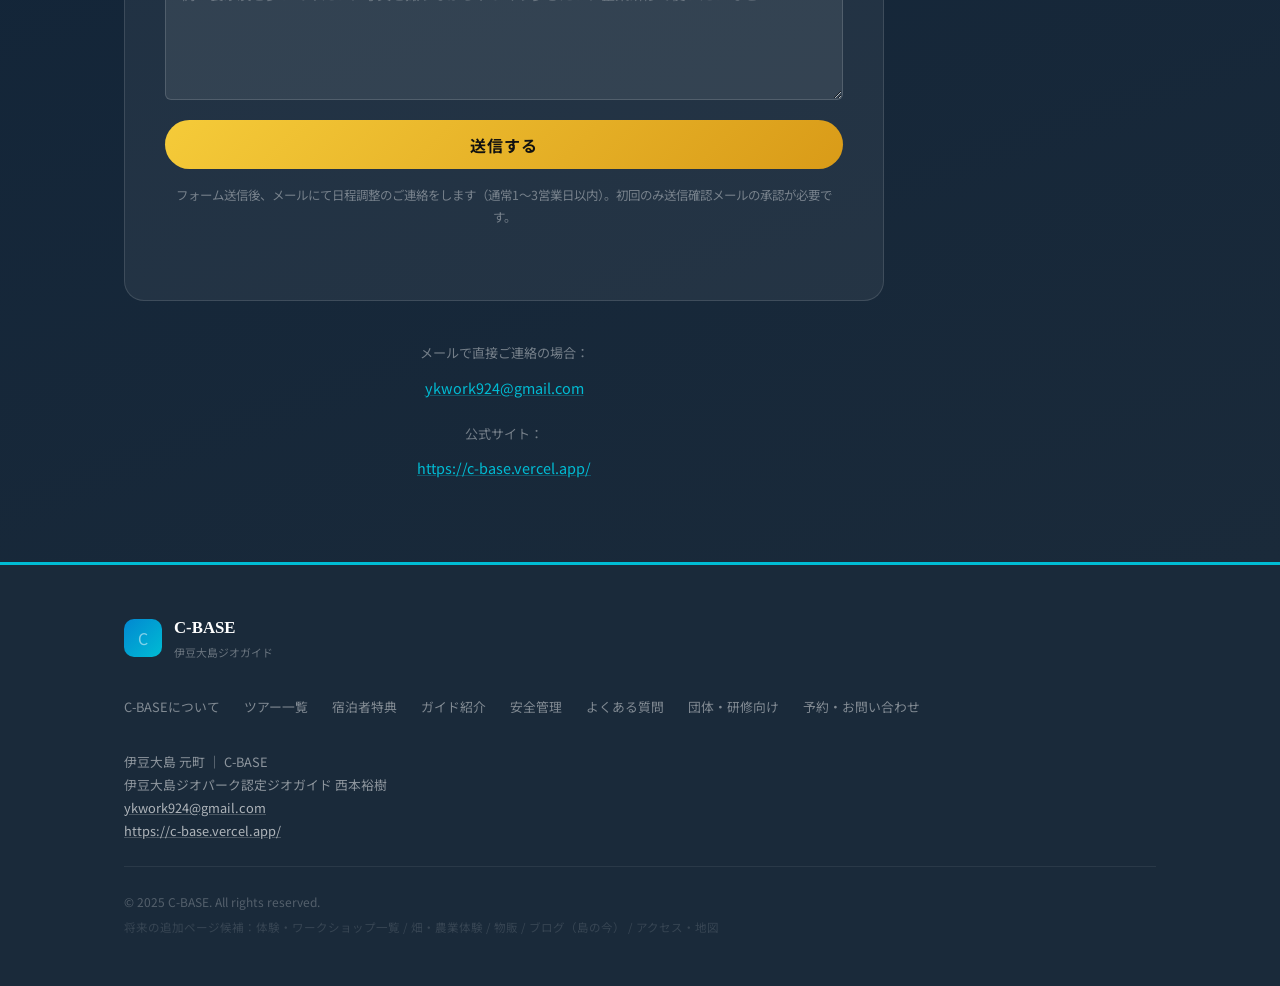
==== commit d604e1a3: "Add files via upload" ====
--- a/index.html
+++ b/index.html
@@ -8,7 +8,9 @@
   <meta property="og:title" content="C-BASE｜伊豆大島ジオガイド 西本裕樹" />
   <meta property="og:description" content="火山の島を、ただ見るだけで終わらせない。伊豆大島ジオパーク認定ジオガイドによる三原山・裏砂漠ツアー。" />
   <meta property="og:type" content="website" />
-  <meta property="og:image" content="assets/images/og-image.jpg" />
+  <meta property="og:url" content="https://c-base.vercel.app/" />
+  <meta property="og:image" content="assets/images/hero.jpg" />
+  <link rel="canonical" href="https://c-base.vercel.app/" />
   <!-- Google Analytics: GA4トラッキングIDをここに追加してください -->
   <!-- <script async src="https://www.googletagmanager.com/gtag/js?id=G-XXXXXXXXXX"></script> -->
   <!-- <script>window.dataLayer=window.dataLayer||[];function gtag(){dataLayer.push(arguments);}gtag('js',new Date());gtag('config','G-XXXXXXXXXX');</script> -->
@@ -23,10 +25,13 @@
     "@context": "https://schema.org",
     "@type": "TouristTrip",
     "name": "伊豆大島ジオガイドツアー C-BASE",
+    "url": "https://c-base.vercel.app/",
     "description": "伊豆大島ジオパーク認定ジオガイド西本裕樹による三原山・裏砂漠ツアー",
     "provider": {
       "@type": "LocalBusiness",
       "name": "C-BASE",
+      "url": "https://c-base.vercel.app/",
+      "email": "ykwork924@gmail.com",
       "address": {
         "@type": "PostalAddress",
         "addressLocality": "大島町",
@@ -67,7 +72,7 @@
 <!-- ========== HERO ========== -->
 <section class="hero" id="hero">
   <div class="hero-bg">
-    <img src="assets/images/hero.png" alt="伊豆大島の三原山" class="hero-img" />
+    <img src="assets/images/hero.jpg" alt="伊豆大島の三原山" class="hero-img" />
     <div class="hero-overlay"></div>
   </div>
   <div class="hero-content">
@@ -163,8 +168,9 @@
       <!-- TOUR 1 -->
       <article class="tour-card" id="tour-sangenjzan">
         <div class="tour-card-img">
-          <img src="assets/images/tour-sangenzan.png" alt="三原山ツアー" loading="lazy" />
+          <img src="assets/images/tour-sangenzan.jpg" alt="三原山ツアー" loading="lazy" />
           <div class="tour-badge">初心者・ファミリー向け</div>
+          <div class="photo-credit">出典：伊豆大島ジオパークHP</div>
         </div>
         <div class="tour-card-body">
           <div class="tour-number">Tour 01</div>
@@ -223,7 +229,7 @@
       <!-- TOUR 2 -->
       <article class="tour-card" id="tour-urasabaku">
         <div class="tour-card-img">
-          <img src="assets/images/tour-urasabaku.png" alt="三原山・裏砂漠ツアー" loading="lazy" />
+          <img src="assets/images/tour-urasabaku.jpg" alt="三原山・裏砂漠ツアー" loading="lazy" />
           <div class="tour-badge tour-badge-adv">上級・写真好きに</div>
         </div>
         <div class="tour-card-body">
@@ -283,7 +289,7 @@
       <!-- TOUR 3 -->
       <article class="tour-card" id="tour-arrange">
         <div class="tour-card-img">
-          <img src="assets/images/tour-arrange.png" alt="アレンジツアー" loading="lazy" />
+          <img src="assets/images/tour-arrange.jpg" alt="アレンジツアー" loading="lazy" />
           <div class="tour-badge tour-badge-custom">オーダーメイド</div>
         </div>
         <div class="tour-card-body">
@@ -328,10 +334,12 @@
           <div class="arrange-examples">
             <div class="arrange-label">コース例</div>
             <ul>
-              <li>赤ダレ・カルデラ縁・裏砂漠・三原神社めぐり</li>
+              <li>地層大切断面〜波浮港周遊コース</li>
               <li>裏砂漠キャニオン観察コース</li>
+              <li>赤ダレ・幻の池・表砂漠コース</li>
+              <li>サンセットパームラインコース</li>
               <li>ファミリー向けゆったりコース</li>
-              <li>リトリート・仲間旅向けコース</li>
+              <li>リトリート・仲間旅・写真旅向けコースなど</li>
             </ul>
           </div>
           <a href="#contact" class="btn btn-primary btn-block">内容・日程を相談する</a>
@@ -341,7 +349,7 @@
       <!-- TOUR 4 -->
       <article class="tour-card tour-card-group" id="tour-group">
         <div class="tour-card-img">
-          <img src="assets/images/tour-group.png" alt="団体・学校・研修向けガイド" loading="lazy" />
+          <img src="assets/images/tour-group.jpg" alt="団体・学校・研修向けガイド" loading="lazy" />
           <div class="tour-badge tour-badge-group">団体・法人対応</div>
         </div>
         <div class="tour-card-body">
@@ -429,21 +437,21 @@
     <div class="properties-grid">
       <div class="property-card">
         <div class="prop-img">
-          <img src="assets/images/villa-limone.png" alt="Villa Limone" loading="lazy" />
+          <img src="assets/images/villa-limone.jpg" alt="Villa Limone" loading="lazy" />
         </div>
         <h4>Villa Limone</h4>
         <p>レモン畑に囲まれた、島暮らしを感じる一棟貸し宿泊施設</p>
       </div>
       <div class="property-card">
         <div class="prop-img">
-          <img src="assets/images/hotel-narumi.png" alt="HOTEL Narumi" loading="lazy" />
+          <img src="assets/images/hotel-narumi.jpg" alt="HOTEL Narumi" loading="lazy" />
         </div>
         <h4>HOTEL Narumi</h4>
         <p>伊豆大島・元町エリアの管理型ゲストハウス</p>
       </div>
       <div class="property-card">
         <div class="prop-img">
-          <img src="assets/images/c-base-logo.png" alt="C-BASE" loading="lazy" style="object-fit:contain;background:#f5f0ff;" />
+          <img src="assets/images/c-base-logo.jpg" alt="C-BASE" loading="lazy" class="c-base-card-logo" />
         </div>
         <h4>C-BASE</h4>
         <p>自然・火山・暮らし・体験をつなぐ、島の小さな拠点</p>
@@ -463,8 +471,7 @@
     <div class="guide-inner">
       <div class="guide-photo">
         <div class="guide-img-wrap">
-          <img src="assets/images/guide.png" alt="ジオガイド 西本裕樹" loading="lazy" />
-        </div>
+          <img src="assets/images/guide.jpg" alt="ジオガイド 西本裕樹" loading="lazy" />
         </div>
       </div>
       <div class="guide-content">
@@ -666,29 +673,136 @@
       「まだ決めていない」「日程が合うか確認したい」でも大丈夫です。
     </p>
 
-    <!-- LINE予約ボタン: 以下のコメントを解除してLINEのURLを設定してください -->
-    <!--
-    <div class="contact-line">
-      <a href="https://line.me/R/ti/p/@XXXXXXXX" class="btn btn-line" target="_blank" rel="noopener">
-        LINEで相談する
-      </a>
-    </div>
-    -->
-
-    <!-- Googleフォーム埋め込み -->
-    <div class="google-form-wrapper">
-      <iframe src="https://docs.google.com/forms/d/e/1FAIpQLScsmG00s6GyYVJwEJUoQyO8G5roQa8oSWwePQI_QMKOmFnTuw/viewform?embedded=true"
-              width="100%" height="1400" frameborder="0" marginheight="0" marginwidth="0">
-        読み込んでいます…
-      </iframe>
-    </div>
-      </div>
+    <form
+      class="contact-form"
+      id="contactForm"
+      action="https://formsubmit.co/ykwork924@gmail.com"
+      method="POST"
+    >
+      <input type="hidden" name="_subject" value="C-BASE 予約・お問い合わせ" />
+      <input type="hidden" name="_template" value="table" />
+      <input type="hidden" name="_captcha" value="false" />
+      <input type="hidden" name="_next" value="https://c-base.vercel.app/?sent=1#contact" />
+
+      <div class="form-row">
+        <div class="form-group">
+          <label for="name">お名前 <span class="req">必須</span></label>
+          <input id="name" name="お名前" type="text" placeholder="山田 太郎" autocomplete="name" required />
+        </div>
+        <div class="form-group">
+          <label for="email">メールアドレス <span class="req">必須</span></label>
+          <input id="email" name="email" type="email" placeholder="example@email.com" autocomplete="email" required />
+        </div>
+      </div>
+
+      <div class="form-row">
+        <div class="form-group">
+          <label for="phone">電話番号</label>
+          <input id="phone" name="電話番号" type="tel" placeholder="090-0000-0000" autocomplete="tel" />
+        </div>
+        <div class="form-group">
+          <label for="preferredDate">希望日</label>
+          <input id="preferredDate" name="希望日" type="date" />
+        </div>
+      </div>
+
+      <div class="form-row">
+        <div class="form-group">
+          <label for="participants">参加人数</label>
+          <select id="participants" name="参加人数">
+            <option value="">選択してください</option>
+            <option value="1名">1名</option>
+            <option value="2名">2名</option>
+            <option value="3名">3名</option>
+            <option value="4名">4名</option>
+            <option value="5名">5名</option>
+            <option value="6名">6名</option>
+            <option value="7名">7名</option>
+            <option value="8名">8名</option>
+            <option value="9名">9名</option>
+            <option value="10名">10名</option>
+            <option value="10名以上（要相談）">10名以上（要相談）</option>
+          </select>
+        </div>
+        <div class="form-group">
+          <label for="tour">希望ツアー</label>
+          <select id="tour" name="希望ツアー">
+            <option value="">選択してください</option>
+            <option value="三原山">三原山</option>
+            <option value="三原山・裏砂漠">三原山・裏砂漠</option>
+            <option value="アレンジツアー">アレンジツアー</option>
+            <option value="団体・研修・貸切">団体・研修・貸切</option>
+            <option value="その他">その他</option>
+          </select>
+        </div>
+      </div>
+
+      <div class="form-row">
+        <div class="form-group">
+          <label for="accommodation">宿泊先</label>
+          <select id="accommodation" name="宿泊先">
+            <option value="">選択してください</option>
+            <option value="C-BASE">C-BASE</option>
+            <option value="Villa Limone">Villa Limone</option>
+            <option value="HOTEL Narumi">HOTEL Narumi</option>
+            <option value="その他の宿泊施設">その他の宿泊施設</option>
+            <option value="日帰り">日帰り</option>
+          </select>
+        </div>
+        <div class="form-group">
+          <label for="guestBenefit">宿泊者特典の利用</label>
+          <select id="guestBenefit" name="宿泊者特典の利用">
+            <option value="">選択してください</option>
+            <option value="利用したい">利用したい</option>
+            <option value="利用しない">利用しない</option>
+            <option value="相談したい">相談したい</option>
+          </select>
+        </div>
+      </div>
+
+      <div class="form-row">
+        <fieldset class="form-group form-choice">
+          <legend>送迎希望</legend>
+          <div class="check-options">
+            <label class="check-label"><input type="radio" name="送迎希望" value="希望する" /> 希望する</label>
+            <label class="check-label"><input type="radio" name="送迎希望" value="希望しない" /> 希望しない</label>
+            <label class="check-label"><input type="radio" name="送迎希望" value="要相談" /> 要相談</label>
+          </div>
+        </fieldset>
+        <fieldset class="form-group form-choice">
+          <legend>お子様の参加</legend>
+          <div class="check-options">
+            <label class="check-label"><input type="radio" name="お子様の参加" value="あり" /> あり</label>
+            <label class="check-label"><input type="radio" name="お子様の参加" value="なし" /> なし</label>
+          </div>
+        </fieldset>
+      </div>
+
+      <div class="form-group">
+        <label for="childAges">お子様の年齢（ある場合）</label>
+        <input id="childAges" name="お子様の年齢" type="text" placeholder="例：7歳、10歳" />
+      </div>
+
       <div class="form-group">
         <label for="concerns">体力面・体調で気になること</label>
+        <input id="concerns" name="体力面・体調で気になること" type="text" placeholder="例：山歩き初心者です、膝が弱いです など" />
+      </div>
+
+      <div class="form-group">
+        <label for="message">メッセージ・ご希望</label>
+        <textarea id="message" name="メッセージ・ご希望" rows="5" placeholder="例：裏砂漠を歩いてみたい、写真を撮りながらゆっくり歩きたい、企業研修で使いたい など"></textarea>
+      </div>
+
+      <button class="btn contact-submit" type="submit">送信する</button>
+      <p class="form-note">フォーム送信後、メールにて日程調整のご連絡をします（通常1〜3営業日以内）。初回のみ送信確認メールの承認が必要です。</p>
+      <p class="form-status" id="formStatus" aria-live="polite"></p>
+    </form>
+
     <div class="contact-alt">
       <p>メールで直接ご連絡の場合：</p>
-      <!-- メールアドレスを設定してください -->
-      <a href="mailto:info@c-base-oshima.com" class="contact-email">info@c-base-oshima.com</a>
+      <a href="mailto:ykwork924@gmail.com" class="contact-email">ykwork924@gmail.com</a>
+      <p class="contact-site-label">公式サイト：</p>
+      <a href="https://c-base.vercel.app/" class="contact-email" target="_blank" rel="noopener">https://c-base.vercel.app/</a>
     </div>
   </div>
 </section>
@@ -716,6 +830,8 @@
     <div class="footer-info">
       <p>伊豆大島 元町 ｜ C-BASE</p>
       <p>伊豆大島ジオパーク認定ジオガイド 西本裕樹</p>
+      <p><a href="mailto:ykwork924@gmail.com">ykwork924@gmail.com</a></p>
+      <p><a href="https://c-base.vercel.app/" target="_blank" rel="noopener">https://c-base.vercel.app/</a></p>
     </div>
     <div class="footer-copy">
       <p>© 2025 C-BASE. All rights reserved.</p>
--- a/styles.css
+++ b/styles.css
@@ -78,7 +78,7 @@
 .hero{position:relative;height:100vh;min-height:600px;display:flex;align-items:center;justify-content:center;overflow:hidden}
 .hero-bg{position:absolute;inset:0}
 .hero-svg-landscape{position:absolute;inset:0;width:100%;height:100%;object-fit:cover}
-.hero-img{position:absolute;inset:0;width:100%;height:100%;object-fit:cover;object-position:center}
+.hero-img{position:absolute;inset:0;width:100%;height:100%;object-fit:cover;object-position:center 55%}
 .hero-overlay{position:absolute;inset:0;background:linear-gradient(160deg,rgba(2,100,180,.55) 0%,rgba(0,50,80,.3) 50%,rgba(0,30,50,.75) 100%);z-index:1}
 .hero-wave{position:absolute;bottom:0;left:0;right:0;z-index:2}
 .hero-content{position:relative;z-index:3;text-align:center;color:#fff;padding:0 var(--gutter);max-width:800px;margin-top:62px}
@@ -117,6 +117,7 @@
 .tour-card-img{position:relative;height:220px;overflow:hidden;flex-shrink:0}
 .tour-card-img img{width:100%;height:100%;object-fit:cover;transition:transform .4s}
 .tour-card:hover .tour-card-img img{transform:scale(1.05)}
+.photo-credit{position:absolute;right:.65rem;bottom:.55rem;background:rgba(0,0,0,.45);color:rgba(255,255,255,.9);font-size:.62rem;line-height:1;padding:.32rem .5rem;border-radius:999px;letter-spacing:.03em;backdrop-filter:blur(3px)}
 .img-placeholder{width:100%;height:100%;display:flex;align-items:center;justify-content:center;background:linear-gradient(135deg,#1A2A3A,#263544);color:rgba(255,255,255,.4);font-size:.85rem;letter-spacing:.1em}
 .img-placeholder svg{width:100%;height:100%}
 .tour-badge{position:absolute;top:1rem;left:1rem;font-size:.7rem;font-weight:700;padding:.3rem .9rem;border-radius:20px;letter-spacing:.04em;backdrop-filter:blur(4px)}
@@ -173,8 +174,11 @@
 .properties-grid{display:grid;grid-template-columns:repeat(3,1fr);gap:1.5rem;margin-bottom:2rem}
 .property-card{background:rgba(255,255,255,.07);border-radius:var(--radius-md);overflow:hidden;border:1px solid rgba(255,255,255,.1);transition:transform .25s,background .2s}
 .property-card:hover{transform:translateY(-4px);background:rgba(255,255,255,.1)}
-.property-card .prop-img{height:160px;overflow:hidden}
-.property-card .prop-img img{width:100%;height:100%;object-fit:cover;transition:transform .4s}
+.property-card .prop-img{height:190px;overflow:hidden}
+.property-card .prop-img img{width:100%;height:100%;object-fit:cover;object-position:center;transition:transform .4s}
+.property-card .prop-img img[alt="Villa Limone"]{object-fit:contain;background:rgba(255,255,255,.96);padding:.25rem}
+.property-card .prop-img img[alt="HOTEL Narumi"]{object-fit:contain;background:#152435;padding:.25rem}
+.property-card .prop-img .c-base-card-logo{object-fit:contain;background:#fff}
 .property-card:hover .prop-img img{transform:scale(1.06)}
 .property-card .img-placeholder{height:160px;font-size:.8rem}
 .property-card h4{font-family:var(--font-display);font-size:1rem;font-weight:700;color:#fff;padding:.75rem 1rem .25rem}
@@ -183,9 +187,9 @@
 
 /* ===== GUIDE ===== */
 .section-guide{background:linear-gradient(160deg,#E8F5E9 0%,var(--off-white) 60%)}
-.guide-inner{display:grid;grid-template-columns:300px 1fr;gap:4rem;align-items:start}
-.guide-photo .img-placeholder,.guide-photo .guide-img-wrap{width:300px;height:380px;border-radius:var(--radius-lg);overflow:hidden;box-shadow:var(--shadow-lg)}
-.guide-photo .guide-img-wrap img{width:100%;height:100%;object-fit:cover}
+.guide-inner{display:grid;grid-template-columns:360px 1fr;gap:4rem;align-items:start}
+.guide-photo .img-placeholder,.guide-photo .guide-img-wrap{width:360px;aspect-ratio:912/1316;border-radius:var(--radius-lg);overflow:hidden;box-shadow:var(--shadow-lg)}
+.guide-photo .guide-img-wrap img{width:100%;height:100%;object-fit:cover;object-position:center top}
 .guide-name{font-family:var(--font-display);font-size:2.2rem;font-weight:700;color:var(--text-dark);margin-bottom:1rem;letter-spacing:.06em}
 .guide-titles{margin-bottom:1.5rem}
 .guide-title-badge{display:inline-block;font-size:.76rem;color:var(--ocean);background:rgba(33,150,243,.1);border:1.5px solid rgba(33,150,243,.25);padding:.32rem .9rem;border-radius:20px;font-weight:500}
@@ -243,17 +247,23 @@
 .req{font-size:.65rem;color:var(--coral-light);margin-left:.3rem;vertical-align:1px}
 .form-group input,.form-group select,.form-group textarea{background:rgba(255,255,255,.08);border:1.5px solid rgba(255,255,255,.15);border-radius:var(--radius-sm);padding:.68rem .95rem;color:#fff;font-size:.9rem;transition:border-color .2s,background .2s;width:100%}
 .form-group input::placeholder,.form-group textarea::placeholder{color:rgba(255,255,255,.28)}
+.form-group input[type="date"]{color-scheme:dark}
 .form-group select option{background:#1A2A3A;color:#fff}
 .form-group input:focus,.form-group select:focus,.form-group textarea:focus{outline:none;border-color:var(--teal);background:rgba(255,255,255,.11)}
-.form-check-group label{color:rgba(255,255,255,.6)}
+.form-choice{border:0;padding:0;min-width:0}
+.form-choice legend{font-size:.8rem;color:rgba(255,255,255,.6);letter-spacing:.04em;font-weight:500;margin-bottom:.75rem}
 .check-options{display:flex;gap:1rem;flex-wrap:wrap}
 .check-label{display:flex;align-items:center;gap:.4rem;font-size:.85rem;color:rgba(255,255,255,.72);cursor:pointer}
 .check-label input[type="radio"]{width:auto;border:none;background:none;padding:0;accent-color:var(--teal)}
+.contact-submit{display:block;width:100%;border:0;background:linear-gradient(135deg,#F5CB39,#D99B18);color:#111;font-weight:700;font-size:1rem;cursor:pointer}
+.contact-submit:hover{transform:translateY(-1px);box-shadow:0 8px 24px rgba(217,155,24,.3)}
+.contact-submit:disabled{cursor:wait;opacity:.72;transform:none}
 .form-note{margin-top:1rem;font-size:.78rem;color:rgba(255,255,255,.38);text-align:center;line-height:1.7}
-.google-form-wrapper{max-width:760px;border-radius:var(--radius-lg);overflow:hidden;background:rgba(255,255,255,.06);border:1px solid rgba(255,255,255,.12);margin-bottom:2rem}
-.google-form-wrapper iframe{display:block;width:100%;min-height:1400px;border:none}
+.form-status{min-height:1.5em;margin-top:.75rem;text-align:center;font-size:.85rem;color:var(--lemon)}
+.form-response-frame{display:none}
 .contact-alt{margin-top:2.5rem;text-align:center;max-width:760px}
 .contact-alt p{font-size:.82rem;color:rgba(255,255,255,.4);margin-bottom:.5rem}
+.contact-alt .contact-site-label{margin-top:1.25rem}
 .contact-email{color:var(--teal);font-size:.9rem;text-decoration:underline;text-decoration-color:rgba(0,188,212,.3)}
 
 /* ===== FOOTER ===== */
@@ -268,18 +278,21 @@
 .footer-links a{font-size:.8rem;color:rgba(255,255,255,.45);transition:color .2s}
 .footer-links a:hover{color:var(--lemon)}
 .footer-info{font-size:.8rem;line-height:1.8;margin-bottom:1.5rem}
+.footer-info a{color:rgba(255,255,255,.65);text-decoration:underline;text-decoration-color:rgba(255,255,255,.2)}
+.footer-info a:hover{color:var(--lemon)}
 .footer-copy{font-size:.75rem;color:rgba(255,255,255,.25);border-top:1px solid rgba(255,255,255,.07);padding-top:1.5rem}
 
 /* ===== FLOATING CTA ===== */
 .floating-cta{position:fixed;bottom:1.5rem;right:1.5rem;z-index:500;opacity:0;transform:translateY(20px);transition:all .4s;pointer-events:none}
 .floating-cta.visible{opacity:1;transform:translateY(0);pointer-events:auto}
+.floating-cta.hidden-at-contact{opacity:0;transform:translateY(20px);pointer-events:none}
 .floating-cta .btn{box-shadow:0 6px 28px rgba(255,112,67,.5)}
 
 /* ===== TABLET ===== */
 @media(max-width:900px){
   .about-grid,.guide-inner{grid-template-columns:1fr;gap:2.5rem}
   .tours-grid{grid-template-columns:1fr;max-width:560px;margin:0 auto}
-  .guide-photo .img-placeholder,.guide-photo .guide-img-wrap{width:100%;height:260px}
+  .guide-photo .img-placeholder,.guide-photo .guide-img-wrap{width:min(100%,360px);height:auto;margin:0 auto}
   .properties-grid{grid-template-columns:1fr}
   .group-grid{grid-template-columns:1fr}
   .gear-grid{grid-template-columns:repeat(2,1fr)}
@@ -310,7 +323,7 @@
   .gear-grid{grid-template-columns:1fr}
   .benefits-row{grid-template-columns:1fr}
   .bcol-normal{display:none}
-  .guide-photo .guide-img-wrap{width:100%;height:220px}
+  .guide-photo .guide-img-wrap{width:min(100%,330px);height:auto}
   .floating-cta{bottom:1rem;right:1rem}
   .floating-cta .btn{font-size:.82rem;padding:.65rem 1.25rem}
 }
